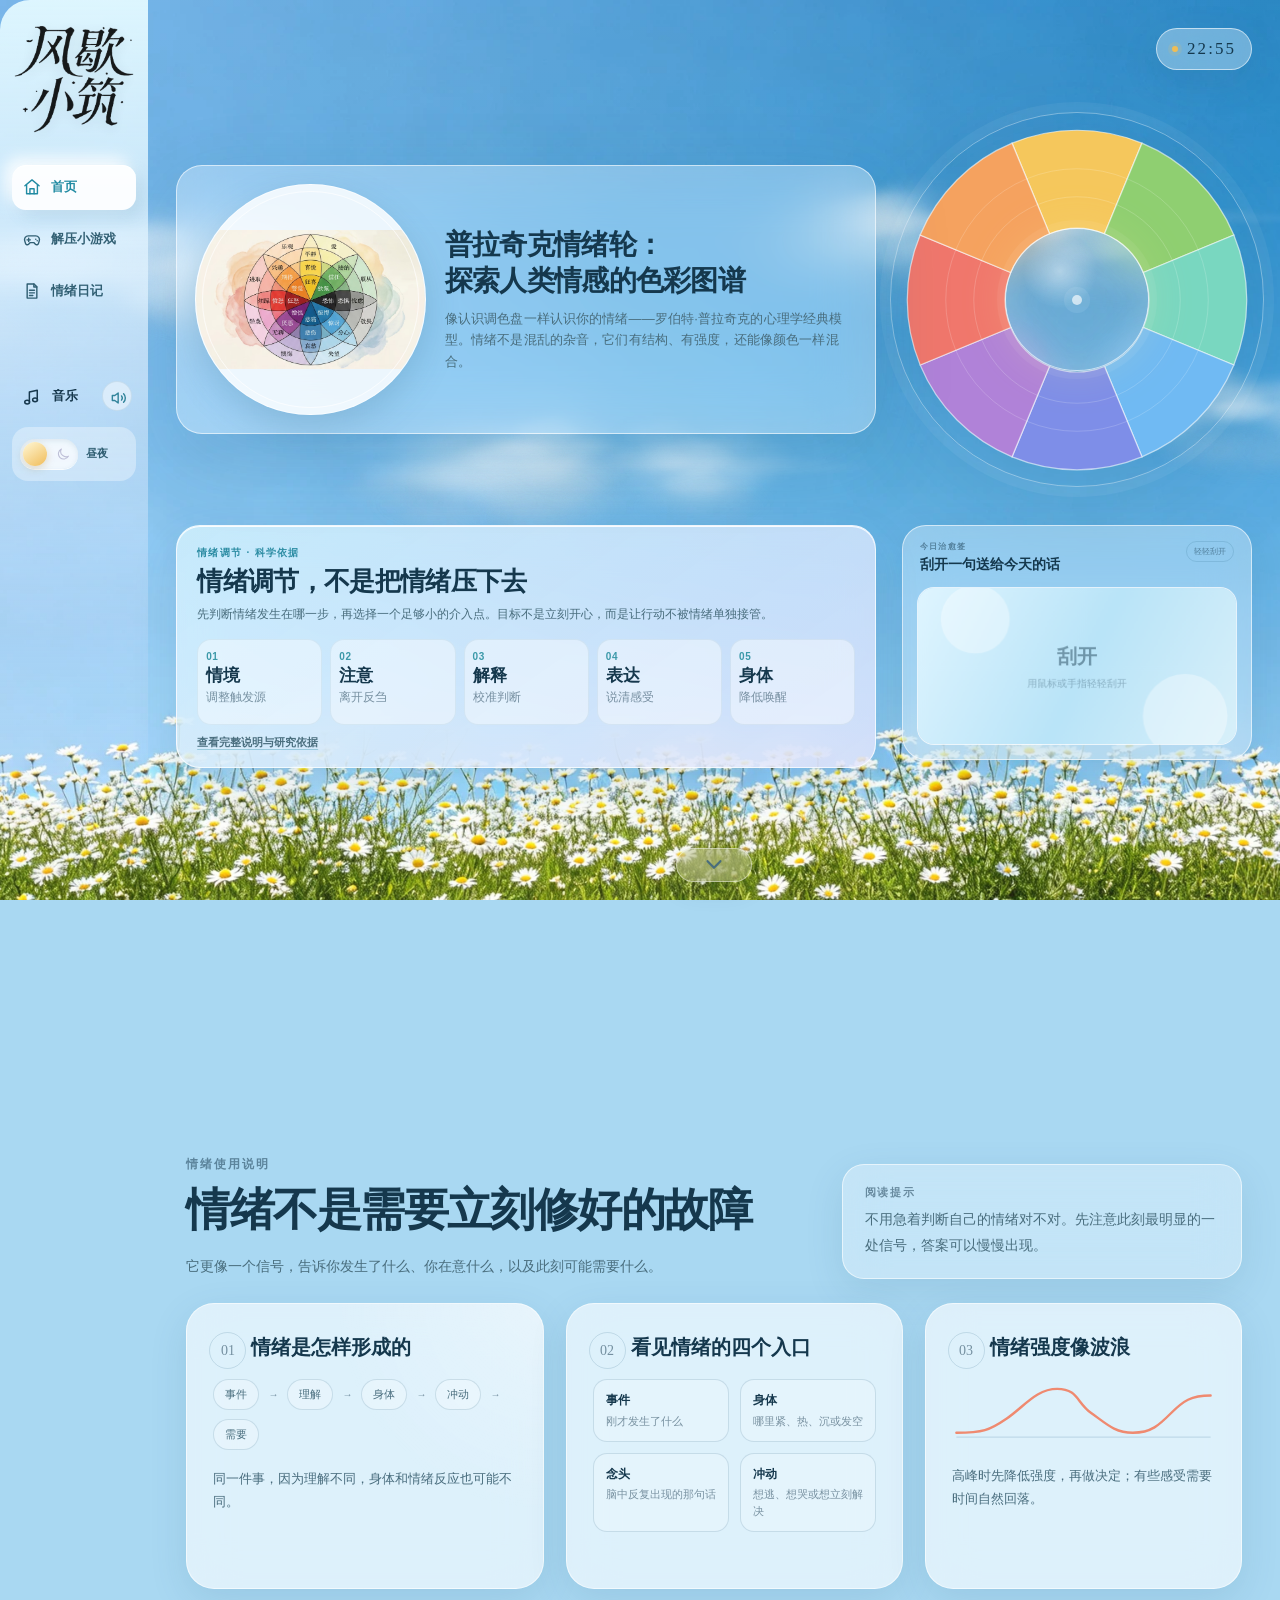
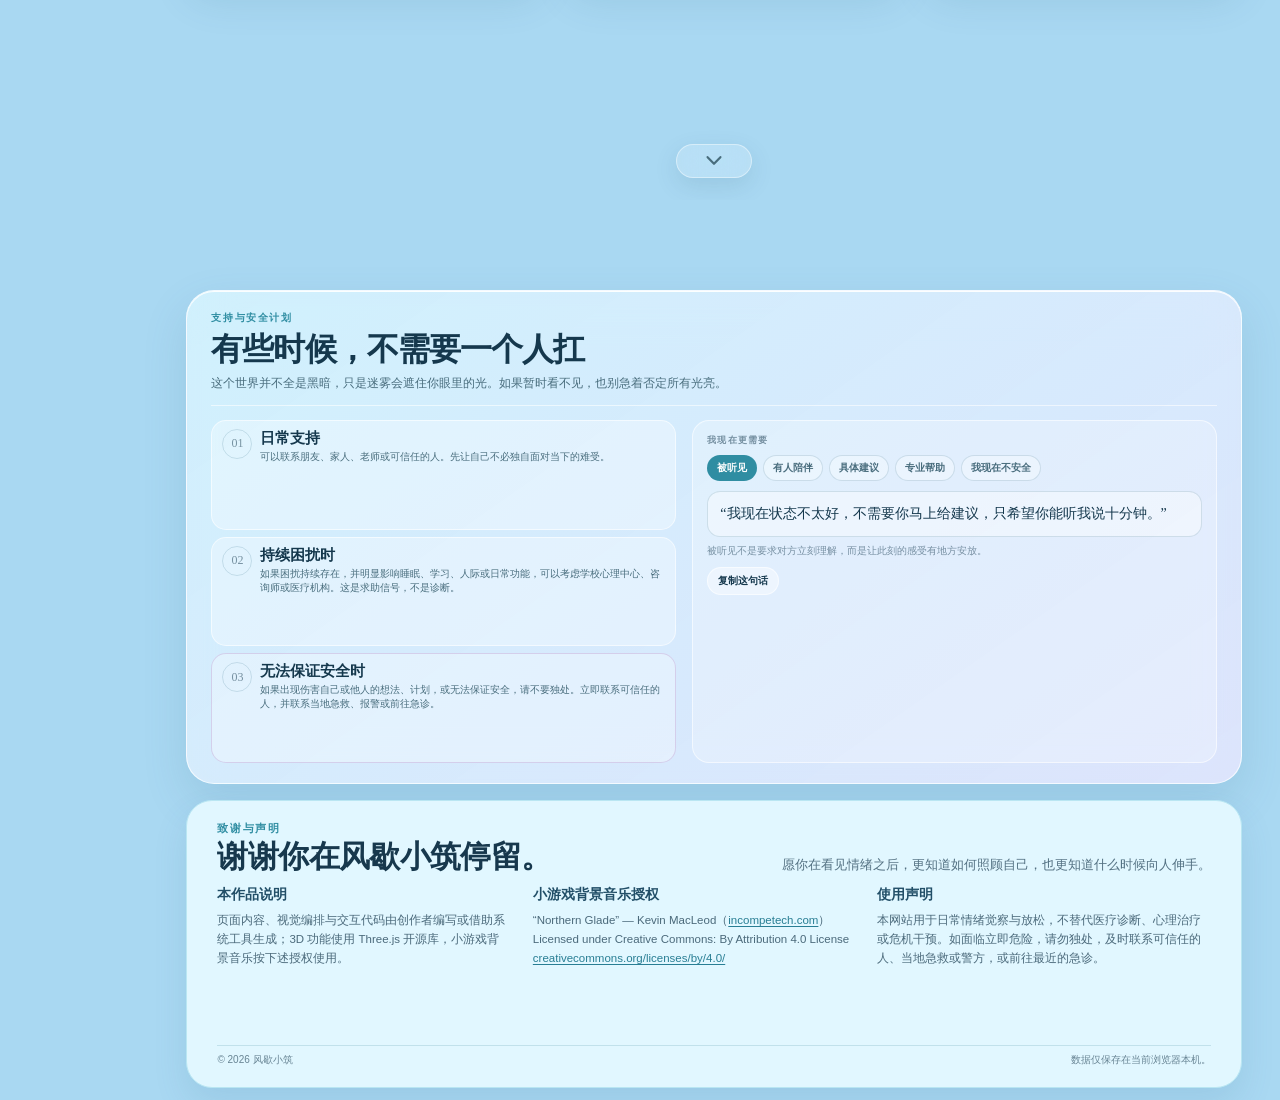
==== index.html @ bb30db31 "Windlull" ====
<!doctype html>
<html lang="zh-CN">
<head>
  <meta charset="UTF-8" />
  <meta name="viewport" content="width=device-width, initial-scale=1.0, viewport-fit=cover" />
  <meta name="theme-color" content="#a9d8f2" />
  <meta name="description" content="普拉奇克情绪轮静态网页设计。" />
  <title>风歇小筑</title>
  <link rel="stylesheet" href="assets/css/style.css?v=20261118-44" />
  <script src="assets/vendor/three.min.js" defer></script>
  <script src="assets/data/healing-quotes.js?v=20261115-1" defer></script>
  <script src="assets/js/background-music.js?v=20261119-6" defer></script>
  <script src="assets/js/app.js?v=20261118-15" defer></script>
  <script src="assets/js/cloud3d.js?v=20261118-2" defer></script>
  <script src="assets/js/scratch-card.js?v=20261115-1" defer></script>
</head>
<body>
    <div class="scenery" aria-hidden="true">
    <section class="scene scene-day"><div class="cloud3d-layer" id="cloud3dLayer" aria-hidden="true"></div><div class="scene-vignette"></div></section>
    <section class="scene scene-night">
      <div class="star-layer" id="starLayer"></div>
    </section>
  </div>

  <div class="page-frame" aria-hidden="true"></div>

  <header class="topbar">
    <time class="time-display" id="currentTime" aria-label="当前时间">00:00</time>
  </header>

  <main class="page-shell">
    <div class="mood-wheel-stage" id="moodWheelStage">
      <div class="mood-wheel" id="moodWheel" aria-hidden="true">
        <div class="wheel-rotor" id="wheelRotor"></div>
        <div class="wheel-center" aria-hidden="true"><span></span></div>
      </div>
    </div>

    <aside class="daily-scratch" id="dailyScratch" aria-labelledby="dailyScratchTitle">
      <div class="scratch-heading">
        <div>
          <p>今日治愈签</p>
          <h2 id="dailyScratchTitle">刮开一句送给今天的话</h2>
        </div>
        <span id="scratchStatus">轻轻刮开</span>
      </div>
      <div class="scratch-surface" id="scratchSurface" role="button" tabindex="0" aria-label="刮开今天的治愈语录，也可以按回车键直接打开">
        <p class="scratch-quote" id="scratchQuote"></p>
        <canvas id="scratchCanvas" aria-hidden="true"></canvas>
      </div>
    </aside>

    <aside class="emotion-feature" aria-labelledby="emotionTitle">
      <button class="wheel-trigger" id="openWheel" type="button" aria-label="打开普拉奇克情绪轮混合公式图谱" aria-haspopup="dialog">
        <span class="wheel-frame">
          <span class="wheel-ring" aria-hidden="true"></span>
          <img src="图片/普拉奇克情绪轮.jpg" alt="普拉奇克情绪轮" decoding="async" />
        </span>
      </button>

      <div class="emotion-copy">
        <h2 id="emotionTitle">
          <span>普拉奇克情绪轮：</span>
          <span>探索人类情感的色彩图谱</span>
        </h2>
        <p class="emotion-description">
          像认识调色盘一样认识你的情绪——罗伯特·普拉奇克的心理学经典模型。情绪不是混乱的杂音，它们有结构、有强度，还能像颜色一样混合。
        </p>
      </div>
    </aside>


    <aside class="regulation-science" aria-labelledby="regulationScienceTitle">
      <div class="regulation-science-head">
        <span class="regulation-kicker">情绪调节 · 科学依据</span>
        <h2 id="regulationScienceTitle">情绪调节，不是把情绪压下去</h2>
        <p>先判断情绪发生在哪一步，再选择一个足够小的介入点。目标不是立刻开心，而是让行动不被情绪单独接管。</p>
      </div>
      <div class="regulation-entry-grid" aria-label="五个情绪调节入口">
        <button class="regulation-entry" type="button" data-regulation-topic="situation" aria-haspopup="dialog">
          <span>01</span><b>情境</b><small>调整触发源</small>
        </button>
        <button class="regulation-entry" type="button" data-regulation-topic="attention" aria-haspopup="dialog">
          <span>02</span><b>注意</b><small>离开反刍</small>
        </button>
        <button class="regulation-entry" type="button" data-regulation-topic="reappraisal" aria-haspopup="dialog">
          <span>03</span><b>解释</b><small>校准判断</small>
        </button>
        <button class="regulation-entry" type="button" data-regulation-topic="expression" aria-haspopup="dialog">
          <span>04</span><b>表达</b><small>说清感受</small>
        </button>
        <button class="regulation-entry" type="button" data-regulation-topic="body" aria-haspopup="dialog">
          <span>05</span><b>身体</b><small>降低唤醒</small>
        </button>
      </div>
      <button class="regulation-more" id="openRegulationOverview" type="button" aria-haspopup="dialog">查看完整说明与研究依据</button>
    </aside>
    <button class="scroll-down-cue" id="scrollDownCue" type="button" aria-label="下滑查看情绪使用说明">
      <svg viewBox="0 0 24 24" aria-hidden="true"><path d="M5 7.8 12 15l7-7.2" /></svg>
    </button>
  </main>

  <section class="home-page-secondary" aria-labelledby="emotionGuideTitle">
    <div class="emotion-guide">
      <div class="guide-top">
        <header class="guide-heading">
          <p class="guide-kicker">情绪使用说明</p>
          <h2 id="emotionGuideTitle">情绪不是需要立刻修好的故障</h2>
          <p class="guide-intro">它更像一个信号，告诉你发生了什么、你在意什么，以及此刻可能需要什么。</p>
        </header>

        <aside class="guide-reading-note" aria-label="阅读提示">
          <span>阅读提示</span>
          <p>不用急着判断自己的情绪对不对。先注意此刻最明显的一处信号，答案可以慢慢出现。</p>
        </aside>
      </div>

      <div class="guide-grid">
        <article class="guide-card guide-card--formation">
          <span class="guide-index">01</span>
          <div class="guide-card-copy">
            <h3>情绪是怎样形成的</h3>
            <div class="guide-flow" aria-label="情绪形成过程：事件、理解、身体反应、行动冲动、背后需要">
              <span>事件</span><i>→</i><span>理解</span><i>→</i><span>身体</span><i>→</i><span>冲动</span><i>→</i><span>需要</span>
            </div>
            <p>同一件事，因为理解不同，身体和情绪反应也可能不同。</p>
          </div>
        </article>

        <article class="guide-card">
          <span class="guide-index">02</span>
          <div class="guide-card-copy">
            <h3>看见情绪的四个入口</h3>
            <div class="guide-entry-list">
              <span><b>事件</b>刚才发生了什么</span>
              <span><b>身体</b>哪里紧、热、沉或发空</span>
              <span><b>念头</b>脑中反复出现的那句话</span>
              <span><b>冲动</b>想逃、想哭或想立刻解决</span>
            </div>
          </div>
        </article>

        <article class="guide-card guide-card--wave">
          <span class="guide-index">03</span>
          <div class="guide-card-copy">
            <h3>情绪强度像波浪</h3>
            <svg class="guide-wave" viewBox="0 0 240 58" aria-hidden="true">
              <path d="M4 47C28 47 34 45 50 34S77 7 96 7s18 13 31 22 21 18 38 18 24-7 35-18 18-16 36-16" />
              <line x1="4" y1="51" x2="236" y2="51" />
            </svg>
            <p>高峰时先降低强度，再做决定；有些感受需要时间自然回落。</p>
          </div>
        </article>
      </div>
    </div>
    <button class="scroll-down-cue secondary-scroll-cue" id="scrollDownCueSecondary" type="button" aria-label="下滑查看支持与安全计划">
      <svg viewBox="0 0 24 24" aria-hidden="true"><path d="M5 7.8 12 15l7-7.2" /></svg>
    </button>  </section>

  <section class="support-page" id="supportPage" aria-labelledby="supportPlanTitle">
    <div class="support-stage">
      <div class="support-plan">
        <header class="support-plan-header">
          <div>
            <p class="support-kicker">支持与安全计划</p>
            <h2 id="supportPlanTitle">有些时候，不需要一个人扛</h2>
            <p class="support-intro">这个世界并不全是黑暗，只是迷雾会遮住你眼里的光。如果暂时看不见，也别急着否定所有光亮。</p>
          </div>
        </header>

        <div class="support-plan-body">
          <section class="support-ladder" aria-label="支持层级">
            <article class="support-level">
              <span class="support-level-index">01</span>
              <div>
                <h3>日常支持</h3>
                <p>可以联系朋友、家人、老师或可信任的人。先让自己不必独自面对当下的难受。</p>
              </div>
            </article>
            <article class="support-level">
              <span class="support-level-index">02</span>
              <div>
                <h3>持续困扰时</h3>
                <p>如果困扰持续存在，并明显影响睡眠、学习、人际或日常功能，可以考虑学校心理中心、咨询师或医疗机构。这是求助信号，不是诊断。</p>
              </div>
            </article>
            <article class="support-level support-level--urgent">
              <span class="support-level-index">03</span>
              <div>
                <h3>无法保证安全时</h3>
                <p>如果出现伤害自己或他人的想法、计划，或无法保证安全，请不要独处。立即联系可信任的人，并联系当地急救、报警或前往急诊。</p>
              </div>
            </article>
          </section>

          <section class="support-response-panel" id="supportResponsePanel" aria-live="polite">
            <p class="support-label">我现在更需要</p>
            <div class="support-needs" role="group" aria-label="选择当前需要的支持">
              <button class="support-need is-active" type="button" data-support-need="listen" aria-pressed="true">被听见</button>
              <button class="support-need" type="button" data-support-need="company" aria-pressed="false">有人陪伴</button>
              <button class="support-need" type="button" data-support-need="advice" aria-pressed="false">具体建议</button>
              <button class="support-need" type="button" data-support-need="professional" aria-pressed="false">专业帮助</button>
              <button class="support-need support-need--urgent" type="button" data-support-need="unsafe" aria-pressed="false">我现在不安全</button>
            </div>

            <div class="support-message-box">
              <p class="support-message" id="supportMessage">“我现在状态不太好，不需要你马上给建议，只希望你能听我说十分钟。”</p>
            </div>
            <p class="support-response-note" id="supportResponseNote">被听见不是要求对方立刻理解，而是让此刻的感受有地方安放。</p>
            <button class="support-copy" id="copySupportMessage" type="button">复制这句话</button>


          </section>
        </div>
      </div>
    </div>
    <footer class="site-credits" aria-labelledby="creditsTitle">
      <div class="credits-panel">
        <div class="credits-header">
          <div>
            <p class="credits-kicker">致谢与声明</p>
            <h2 id="creditsTitle">谢谢你在风歇小筑停留。</h2>
          </div>
          <p class="credits-closing">愿你在看见情绪之后，更知道如何照顾自己，也更知道什么时候向人伸手。</p>
        </div>
        <div class="credits-grid">
          <section>
            <h3>本作品说明</h3>
            <p>页面内容、视觉编排与交互代码由创作者编写或借助系统工具生成；3D 功能使用 Three.js 开源库，小游戏背景音乐按下述授权使用。</p>
          </section>
          <section>
            <h3>小游戏背景音乐授权</h3>
            <p>“Northern Glade” — Kevin MacLeod（<a href="https://incompetech.com/" target="_blank" rel="noopener noreferrer">incompetech.com</a>）<br />Licensed under Creative Commons: By Attribution 4.0 License<br /><a href="https://creativecommons.org/licenses/by/4.0/" target="_blank" rel="noopener noreferrer">creativecommons.org/licenses/by/4.0/</a></p>
          </section>
          <section>
            <h3>使用声明</h3>
            <p>本网站用于日常情绪觉察与放松，不替代医疗诊断、心理治疗或危机干预。如面临立即危险，请勿独处，及时联系可信任的人、当地急救或警方，或前往最近的急诊。</p>
          </section>
        </div>
        <div class="credits-bottom">
          <span>© 2026 风歇小筑</span>
          <span>数据仅保存在当前浏览器本机。</span>
        </div>
      </div>
    </footer>
  </section>
  <aside class="app-sidebar" aria-label="主要导航">
    <div class="sidebar-brand">
      <img class="sidebar-brand-logo" src="图片/风歇小筑logo透明.webp" alt="风歇小筑" decoding="async" />
    </div>

    <nav class="sidebar-menu" aria-label="功能菜单">
      <button class="sidebar-nav-item is-active" id="homeNav" type="button" aria-label="返回首页">
        <svg viewBox="0 0 24 24" aria-hidden="true"><path d="m3.5 10.5 8.5-7 8.5 7" /><path d="M5.5 9.2V20h13V9.2" /><path d="M9.5 20v-6h5v6" /></svg>
        <span>首页</span>
      </button>

      <a class="sidebar-nav-item" href="game.html?v=20261118-2" aria-label="打开解压小游戏">
        <svg viewBox="0 0 24 24" aria-hidden="true"><path d="M7.5 8.2h9a4.5 4.5 0 0 1 4.3 5.8l-1 3.3a2.2 2.2 0 0 1-3.7 1l-2-2H9.9l-2 2a2.2 2.2 0 0 1-3.7-1l-1-3.3a4.5 4.5 0 0 1 4.3-5.8Z" /><path d="M8 11v4M6 13h4M16.5 12.2h.1M18.2 14h.1" /></svg>
        <span>解压小游戏</span>
      </a>

      <a class="sidebar-nav-item" href="chat.html?v=20261118-4" aria-label="打开情绪日记">
        <svg viewBox="0 0 24 24" aria-hidden="true"><path d="M6.2 3.5h8.2l3.4 3.4v13.6H6.2z" /><path d="M14.2 3.6v3.6h3.6M9 11h6M9 14.2h6M9 17.4h4" /></svg>
        <span>情绪日记</span>
      </a>

      <div class="sidebar-nav-item sidebar-music-item" id="musicVolumeWrap">
        <button class="sidebar-music-main music-button" id="musicButton" type="button" aria-label="播放背景音乐" aria-pressed="false">
          <svg class="music-icon music-icon--play" viewBox="0 0 24 24" aria-hidden="true"><path d="M9 18.2V6.8l9-2v10.6" /><ellipse cx="6.5" cy="18.4" rx="2.8" ry="2.1" /><ellipse cx="15.5" cy="15.8" rx="2.8" ry="2.1" /></svg>
          <svg class="music-icon music-icon--pause" viewBox="0 0 24 24" aria-hidden="true"><path d="M8.5 5.5v13M15.5 5.5v13" /></svg>
          <span class="music-rings" aria-hidden="true"><i></i><i></i><i></i></span>
          <span class="sidebar-music-label">音乐</span>
        </button>
        <button class="music-volume-trigger" id="musicVolumeTrigger" type="button" aria-label="调节背景音乐音量" aria-expanded="false" aria-controls="musicVolumePanel">
          <svg viewBox="0 0 24 24" aria-hidden="true"><path d="M4 9h3l4-3v12l-4-3H4z" /><path d="M15 9.5a4 4 0 0 1 0 5M17.5 7a7 7 0 0 1 0 10" /></svg>
        </button>
        <div class="music-volume-panel" id="musicVolumePanel" role="group" aria-label="背景音乐音量">
          <div class="music-volume-heading"><span>背景音乐音量</span><output id="musicVolumeOutput" for="musicVolume">72%</output></div>
          <input class="music-volume-range" id="musicVolume" type="range" min="0" max="100" step="1" value="72" aria-label="背景音乐音量" />
        </div>
      </div>
    </nav>

    <button class="sidebar-theme-switch" id="themeToggle" type="button" aria-label="切换白天与黑夜模式" aria-pressed="false">
      <span class="sidebar-theme-track" aria-hidden="true">
        <span class="sidebar-theme-sun"><svg viewBox="0 0 24 24"><circle cx="12" cy="12" r="3.3" /><path d="M12 2v2.3M12 19.7V22M2 12h2.3M19.7 12H22M4.9 4.9l1.6 1.6M17.5 17.5l1.6 1.6M19.1 4.9l-1.6 1.6M6.5 17.5l-1.6 1.6" /></svg></span>
        <span class="sidebar-theme-moon"><svg viewBox="0 0 24 24"><path d="M20 15.4A8.4 8.4 0 0 1 8.6 4a8.5 8.5 0 1 0 11.4 11.4Z" /></svg></span>
        <span class="sidebar-theme-knob"></span>
      </span>
      <span class="sidebar-theme-label">昼夜</span>
    </button>
  </aside>





  <div class="toast" id="toast" role="status" aria-live="polite"></div>

  <div class="modal" id="emotionModal" aria-hidden="true">
    <div class="modal-backdrop" data-close-modal></div>
    <section class="modal-panel" role="dialog" aria-modal="true" aria-labelledby="modalTitle" tabindex="-1">
      <header class="modal-header">
        <div>
          <h2 id="modalTitle">24 情绪混合公式卡</h2>
          <p class="modal-subtitle">八种基本情绪，像三原色一样彼此相遇，混合出更细微、更真实的感受。</p>
        </div>
        <button class="modal-close" id="closeModal" type="button" aria-label="关闭情绪图谱">×</button>
      </header>

      <div class="modal-scroll" id="modalScroll">
        <section class="emotion-key" aria-labelledby="emotionKeyTitle">
          <div class="section-heading">
            <span class="section-index">00</span>
            <div><h3 id="emotionKeyTitle">八种基本情绪</h3></div>
            <span class="section-note">情绪轮的原色</span>
          </div>
          <div class="emotion-key-grid" id="emotionKeyGrid"></div>
        </section>

        <div id="formulaGroups"></div>

        <section class="opposition-section" aria-labelledby="oppositionTitle">
          <div class="section-heading">
            <span class="section-index">04</span>
            <div><h3 id="oppositionTitle">对立冲突态</h3></div>
            <span class="section-note">4 组情绪轴线</span>
          </div>
          <div class="opposition-grid" id="oppositionGrid"></div>
        </section>

        <blockquote class="modal-quote">
          “情绪不是非黑即白，混合让我们更理解自己和他人。”
          <cite>— 罗伯特·普拉奇克</cite>
        </blockquote>
      </div>
    </section>
  </div>
  <div class="modal regulation-modal" id="regulationModal" aria-hidden="true">
    <div class="modal-backdrop" data-close-regulation></div>
    <section class="modal-panel regulation-modal-panel" role="dialog" aria-modal="true" aria-labelledby="regulationModalTitle" tabindex="-1">
      <header class="modal-header">
        <div>
          <p class="regulation-modal-kicker">基于 Gross 情绪调节过程模型</p>
          <h2 id="regulationModalTitle">情绪调节的五个科学入口</h2>
          <p class="modal-subtitle" id="regulationModalSubtitle">情绪调节不是把感受压下去，而是在合适的环节改变它接下来的走向。</p>
        </div>
        <button class="modal-close" id="closeRegulationModal" type="button" aria-label="关闭情绪调节说明">×</button>
      </header>
      <div class="modal-scroll regulation-modal-scroll" id="regulationModalBody"></div>
    </section>
  </div>
</body>
</html>
---- assets/css/style.css ----
/* =========================================================
   静态主页面 · 蓝天白云 / 星空薰衣草
   ========================================================= */
:root {
  --ink: #15384d;
  --ink-soft: #496d7d;
  --ink-faint: rgba(21, 56, 77, 0.52);
  --glass: rgba(255, 255, 255, 0.32);
  --glass-strong: rgba(255, 255, 255, 0.62);
  --glass-deep: rgba(255, 255, 255, 0.18);
  --stroke: rgba(255, 255, 255, 0.58);
  --stroke-dark: rgba(32, 94, 126, 0.16);
  --accent: #ef8a70;
  --frame-line: rgba(255, 255, 255, 0.78);
  --frame-line-soft: rgba(255, 255, 255, 0.3);
  --shadow: 0 24px 80px rgba(31, 93, 124, 0.16);
  --shadow-soft: 0 12px 38px rgba(31, 93, 124, 0.12);
  --star-glow: rgba(255, 215, 104, 0.42);
  --wheel-glow: rgba(255, 232, 152, 0.2);
  --modal-card: rgba(255, 255, 255, 0.74);
  --modal-card-border: rgba(37, 86, 107, 0.12);
  --modal-panel: rgba(244, 252, 255, 0.9);
  --font-sans: "HarmonyOS Sans SC", "PingFang SC", "Microsoft YaHei", "Noto Sans SC", sans-serif;
  --font-serif: "Songti SC", "STSong", "Noto Serif SC", Georgia, serif;
  --ease-out: cubic-bezier(0.16, 1, 0.3, 1);
  color-scheme: light;
}

body.night-mode {
  --ink: #f8f3ff;
  --ink-soft: #c8bce5;
  --ink-faint: rgba(226, 216, 250, 0.55);
  --glass: rgba(35, 28, 72, 0.32);
  --glass-strong: rgba(43, 34, 86, 0.74);
  --glass-deep: rgba(18, 13, 45, 0.22);
  --stroke: rgba(235, 223, 255, 0.2);
  --stroke-dark: rgba(235, 223, 255, 0.12);
  --accent: #ffb29d;
  --frame-line: rgba(233, 219, 255, 0.55);
  --frame-line-soft: rgba(233, 219, 255, 0.18);
  --shadow: 0 24px 88px rgba(3, 1, 23, 0.42);
  --shadow-soft: 0 12px 44px rgba(3, 1, 23, 0.3);
  --star-glow: rgba(255, 226, 150, 0.52);
  --wheel-glow: rgba(177, 137, 255, 0.22);
  --modal-card: rgba(42, 34, 84, 0.76);
  --modal-card-border: rgba(231, 219, 255, 0.13);
  --modal-panel: rgba(24, 18, 54, 0.94);
  color-scheme: dark;
}

* { box-sizing: border-box; }
html {
  min-width: 320px;
  height: 100%;
  overflow-x: hidden;
  background: #a9d8f2;
}
body {
  min-width: 320px;
  min-height: 100svh;
  height: 100svh;
  margin: 0;
  overflow: hidden;
  overflow-x: clip;
  color: var(--ink);
  background: #a9d8f2;
  font-family: var(--font-sans);
  -webkit-font-smoothing: antialiased;
  text-rendering: optimizeLegibility;
  transition: color 0.7s var(--ease-out);
}
button, a { -webkit-tap-highlight-color: transparent; }
button { color: inherit; font: inherit; }
button:not(:disabled), a { cursor: pointer; }
button:focus-visible, a:focus-visible { outline: 2px solid var(--accent); outline-offset: 4px; }
img, svg { display: block; }

/* ---------- Background scenes ---------- */
.scenery { position: fixed; inset: 0; z-index: 0; pointer-events: none; }
.scene {
  position: absolute;
  inset: 0;
  overflow: hidden;
  opacity: 0;
  transition: opacity 1.05s var(--ease-out);
}
.scene-day {
  opacity: 1;
  background:
    radial-gradient(circle at 78% 8%, rgba(255, 253, 225, 0.78), transparent 28%),
    linear-gradient(180deg, #8cc9e8 0%, #b9e3f4 44%, #def4fb 100%);
}
body.night-mode .scene-day { opacity: 0; }
.scene-night {
  background:
    radial-gradient(circle at 74% 8%, rgba(123, 100, 197, 0.22), transparent 28%),
    radial-gradient(circle at 23% 48%, rgba(62, 66, 143, 0.2), transparent 35%),
    linear-gradient(180deg, #0c0d28 0%, #1c1742 52%, #34285c 100%);
}
body.night-mode .scene-night { opacity: 1; }

.day-light {
  position: absolute;
  top: -20%;
  right: -7%;
  width: 58vw;
  aspect-ratio: 1;
  border-radius: 50%;
  background: radial-gradient(circle, rgba(255, 255, 235, 0.42), transparent 66%);
  filter: blur(24px);
}

.cloud-layer { position: absolute; inset: 0; }
.cloud {
  position: absolute;
  left: -340px;
  width: 250px;
  height: 64px;
  border-radius: 999px;
  background: rgba(255, 255, 255, 0.86);
  box-shadow: 0 18px 38px rgba(78, 142, 170, 0.1);
  opacity: 0.9;
  animation: cloud-cross 48s linear infinite;
}
.cloud::before,
.cloud::after,
.cloud i {
  content: "";
  position: absolute;
  display: block;
  border-radius: 50%;
  background: inherit;
}
.cloud::before { width: 92px; height: 92px; left: 32px; bottom: 10px; }
.cloud::after { width: 122px; height: 122px; right: 28px; bottom: 3px; }
.cloud i:nth-child(1) { width: 74px; height: 74px; left: 102px; bottom: 23px; }
.cloud i:nth-child(2) { width: 56px; height: 56px; right: 5px; bottom: 9px; opacity: 0.9; }
.cloud i:nth-child(3) { width: 52px; height: 52px; left: 5px; bottom: 8px; opacity: 0.86; }
.cloud--one { top: 18%; width: 258px; height: 66px; animation-duration: 48s; animation-delay: -9s; }
.cloud--two { top: 37%; width: 190px; height: 50px; opacity: 0.7; animation-duration: 63s; animation-delay: -38s; }
.cloud--two::before { width: 70px; height: 70px; left: 24px; bottom: 7px; }
.cloud--two::after { width: 90px; height: 90px; right: 20px; bottom: 2px; }
.cloud--two i:nth-child(1) { width: 58px; height: 58px; left: 76px; bottom: 16px; }
.cloud--two i:nth-child(2) { width: 42px; height: 42px; right: 2px; bottom: 5px; }
.cloud--two i:nth-child(3) { width: 40px; height: 40px; left: 3px; bottom: 4px; }
.cloud--three { top: 7%; width: 170px; height: 44px; opacity: 0.52; animation-duration: 78s; animation-delay: -17s; }
.cloud--three::before { width: 62px; height: 62px; left: 22px; bottom: 5px; }
.cloud--three::after { width: 76px; height: 76px; right: 17px; bottom: 0; }
.cloud--three i:nth-child(1) { width: 48px; height: 48px; left: 72px; bottom: 13px; }
.cloud--three i:nth-child(2) { width: 36px; height: 36px; right: 2px; bottom: 4px; }
.cloud--three i:nth-child(3) { width: 34px; height: 34px; left: 2px; bottom: 3px; }

.moon {
  position: absolute;
  top: 15%;
  right: 12%;
  width: 74px;
  height: 74px;
  border-radius: 50%;
  background: #f7efc9;
  box-shadow:
    inset -18px -10px 0 0 #171538,
    0 0 32px rgba(247, 239, 201, 0.24);
  opacity: 0.9;
  animation: moon-breathe 8s ease-in-out infinite;
}
.base-stars {
  position: absolute;
  inset: 0;
  opacity: 0.62;
  background-image:
    radial-gradient(circle at 13% 20%, rgba(255,255,255,.9) 0 1px, transparent 1.4px),
    radial-gradient(circle at 68% 13%, rgba(255,246,199,.8) 0 1px, transparent 1.5px),
    radial-gradient(circle at 83% 38%, rgba(255,255,255,.74) 0 1.2px, transparent 1.7px),
    radial-gradient(circle at 42% 74%, rgba(255,255,255,.7) 0 1px, transparent 1.4px),
    radial-gradient(circle at 91% 72%, rgba(226,211,255,.86) 0 1.2px, transparent 1.8px),
    radial-gradient(circle at 29% 56%, rgba(255,255,255,.5) 0 .8px, transparent 1.3px);
  background-size: 280px 280px, 350px 350px, 430px 430px, 390px 390px, 310px 310px, 230px 230px;
  animation: stars-breathe 6s ease-in-out infinite;
}
.star-layer { position: absolute; inset: 0; overflow: hidden; }
.sky-star {
  position: absolute;
  top: var(--top);
  left: -20px;
  width: var(--size);
  height: var(--size);
  border-radius: 50%;
  background: #fff9d9;
  box-shadow: 0 0 8px rgba(255, 249, 217, 0.78);
  opacity: var(--opacity);
  animation:
    star-cross var(--duration) linear var(--delay) infinite,
    star-twinkle var(--twinkle-duration) ease-in-out var(--twinkle-delay) infinite;
}

.flora {
  position: absolute;
  bottom: -1px;
  left: 0;
  width: min(760px, 57vw);
  height: auto;
  overflow: visible;
  pointer-events: none;
  filter: drop-shadow(0 10px 14px rgba(42, 102, 92, 0.08));
}
.night-flora { width: min(720px, 54vw); filter: drop-shadow(0 10px 16px rgba(8, 4, 28, 0.24)); }
.flora-plant {
  transform-box: fill-box;
  transform-origin: 50% 100%;
  animation: flora-sway 8s ease-in-out infinite;
}
.flora-plant--two { animation-delay: -1.6s; animation-duration: 9.6s; }
.flora-plant--three { animation-delay: -3.2s; animation-duration: 10.4s; }
.flora-plant--four { animation-delay: -4.8s; animation-duration: 9s; }
.flora-plant--five { animation-delay: -2.7s; animation-duration: 11s; }
.flora-plant--six { animation-delay: -5.4s; animation-duration: 10s; }
.stem, .lavender-stem { fill: none; stroke: #5f9e71; stroke-width: 3.2; stroke-linecap: round; }
.leaf { fill: #79b889; opacity: 0.9; }
.petal { fill: #fffdf1; stroke: #f7efcf; stroke-width: 1.2; }
.flower-center { fill: #f2c64d; stroke: #d9aa34; stroke-width: 1.4; }
.night-flora .lavender-stem { stroke: #737f93; stroke-width: 2.7; }
.night-flora .lavender-leaf { fill: #6f7d8e; opacity: 0.76; }
.lavender-spike circle { fill: #a88acb; opacity: 0.92; }
.night-flora .flora-plant--two .lavender-spike circle { fill: #9375bd; }
.night-flora .flora-plant--three .lavender-spike circle { fill: #b09ad8; }
.night-flora .flora-plant--four .lavender-spike circle { fill: #8f6db4; }
.night-flora .flora-plant--five .lavender-spike circle { fill: #b49dd9; }
.night-flora .flora-plant--six .lavender-spike circle { fill: #9b7fc2; }

/* ---------- Design frame ---------- */
.page-frame {
  position: fixed;
  inset: 14px;
  z-index: 80;
  border: 1px solid var(--frame-line);
  border-radius: 30px;
  box-shadow: inset 0 0 0 5px var(--frame-line-soft);
  pointer-events: none;
  transition: border-color 0.8s, box-shadow 0.8s;
}
.page-frame::before {
  content: "";
  position: absolute;
  inset: 7px;
  border: 1px solid var(--frame-line-soft);
  border-radius: 23px;
}
.page-frame i {
  position: absolute;
  width: 22px;
  height: 22px;
  border: 1px solid var(--frame-line);
  border-radius: 50%;
  background: rgba(255, 255, 255, 0.08);
  backdrop-filter: blur(8px);
}
.page-frame i:nth-child(1) { top: 17px; left: 17px; }
.page-frame i:nth-child(2) { top: 17px; right: 17px; }
.page-frame i:nth-child(3) { right: 17px; bottom: 17px; }
.page-frame i:nth-child(4) { bottom: 17px; left: 17px; }

/* ---------- Top bar ---------- */
.topbar {
  position: fixed;
  z-index: 70;
  top: 28px;
  left: 34px;
  right: 34px;
  display: flex;
  align-items: flex-start;
  justify-content: space-between;
  pointer-events: none;
}
.brand-art-slot {
  width: clamp(190px, 21vw, 310px);
  height: 86px;
  pointer-events: none;
}
.time-display {
  display: inline-flex;
  align-items: center;
  gap: 9px;
  padding: 10px 15px;
  border: 1px solid var(--stroke);
  border-radius: 999px;
  background: var(--glass);
  color: var(--ink);
  font-family: var(--font-serif);
  font-size: 17px;
  font-variant-numeric: tabular-nums;
  letter-spacing: 0.12em;
  box-shadow: var(--shadow-soft);
  backdrop-filter: blur(20px) saturate(1.1);
  transition: background 0.7s, border-color 0.7s, color 0.7s;
}
.time-display::before {
  content: "";
  width: 6px;
  height: 6px;
  border-radius: 50%;
  background: #f0bd55;
  box-shadow: 0 0 0 4px rgba(240, 189, 85, 0.14);
}
body.night-mode .time-display::before {
  background: #c4a8ff;
  box-shadow: 0 0 0 4px rgba(196, 168, 255, 0.14), 0 0 14px rgba(196, 168, 255, 0.5);
}

/* ---------- Interactive color wheel ---------- */
.page-shell {
  position: relative;
  z-index: 10;
  min-height: 100svh;
  pointer-events: none;
}
.mood-wheel-stage {
  --wheel-glow: rgba(255, 232, 152, 0.2);
  position: absolute;
  z-index: 12;
  top: 39%;
  left: 47%;
  width: clamp(320px, 40vw, 560px);
  aspect-ratio: 1;
  pointer-events: auto;
  filter: drop-shadow(0 24px 55px rgba(32, 86, 116, 0.2));
  transform: translate(-50%, -50%);
}
body.night-mode .mood-wheel-stage {
  filter: drop-shadow(0 24px 65px rgba(3, 0, 23, 0.46));
}
.mood-wheel {
  position: relative;
  width: 100%;
  height: 100%;
  user-select: none;
}
.mood-wheel::before {
  content: "";
  position: absolute;
  inset: -3.5%;
  border: 1px solid rgba(255, 255, 255, 0.36);
  border-radius: 50%;
  box-shadow: 0 0 0 10px rgba(255, 255, 255, 0.055);
  pointer-events: none;
}
.wheel-rotor {
  position: absolute;
  inset: 0;
  transform-origin: 50% 50%;
  animation: wheel-spin 56s linear infinite;
  will-change: transform;
}
.mood-wheel:hover .wheel-rotor,
.mood-wheel:focus-within .wheel-rotor {
  animation-play-state: paused;
}
.wheel-rotor svg { width: 100%; height: 100%; overflow: visible; }
.emotion-sector {
  stroke: rgba(255, 255, 255, 0.58);
  stroke-width: 1.4;
  cursor: pointer;
  transition: filter 0.28s var(--ease-out), stroke 0.28s, stroke-width 0.28s;
}
.emotion-sector:hover,
.emotion-sector:focus-visible {
  filter: saturate(1.32) brightness(1.06);
  stroke: rgba(255, 255, 255, 0.92);
}
.emotion-sector.is-selected {
  filter: saturate(1.6) brightness(0.74);
  stroke: rgba(255, 255, 255, 0.98);
  stroke-width: 3;
}
.wheel-gridline {
  fill: none;
  stroke: rgba(255, 255, 255, 0.2);
  stroke-width: 1;
  pointer-events: none;
}
.wheel-center {
  position: absolute;
  inset: 29.5%;
  display: grid;
  place-items: center;
  border: 1px solid rgba(255, 255, 255, 0.65);
  border-radius: 50%;
  background:
    radial-gradient(circle at 38% 30%, rgba(255, 255, 255, 0.45), transparent 28%),
    rgba(255, 255, 255, 0.22);
  box-shadow:
    inset 0 0 35px rgba(255, 255, 255, 0.16),
    0 0 0 8px rgba(255, 255, 255, 0.06),
    0 0 48px var(--wheel-glow);
  backdrop-filter: blur(20px) saturate(1.1);
  pointer-events: none;
  transition: box-shadow 0.45s var(--ease-out);
}
.wheel-center span {
  width: 10px;
  height: 10px;
  border-radius: 50%;
  background: rgba(255, 255, 255, 0.68);
  box-shadow: 0 0 0 8px rgba(255, 255, 255, 0.08);
}
body.night-mode .wheel-center {
  background:
    radial-gradient(circle at 38% 30%, rgba(255, 255, 255, 0.2), transparent 28%),
    rgba(39, 30, 77, 0.34);
  border-color: rgba(238, 226, 255, 0.42);
}

/* ---------- Left navigation ---------- */
.side-rail {
  position: fixed;
  z-index: 60;
  top: 50%;
  left: clamp(20px, 2.2vw, 36px);
  width: 72px;
  padding: 11px 8px;
  display: flex;
  flex-direction: column;
  align-items: center;
  gap: 9px;
  border: 1px solid var(--stroke);
  border-radius: 48px;
  background: var(--glass);
  box-shadow: var(--shadow);
  backdrop-filter: blur(28px) saturate(1.2);
  transform: translateY(-50%);
  transition: background 0.7s, border-color 0.7s, box-shadow 0.7s;
}
.rail-button,
.theme-toggle {
  position: relative;
  flex: 0 0 auto;
  border: 1px solid var(--stroke);
  background: var(--glass-deep);
  color: var(--ink);
  backdrop-filter: blur(16px);
  transition: transform 0.32s var(--ease-out), background 0.32s, border-color 0.32s, box-shadow 0.32s;
}
.rail-button {
  width: 48px;
  height: 48px;
  padding: 0;
  display: grid;
  place-items: center;
  border-radius: 50%;
  text-decoration: none;
}
.rail-button svg {
  width: 23px;
  height: 23px;
  fill: none;
  stroke: currentColor;
  stroke-width: 1.55;
  stroke-linecap: round;
  stroke-linejoin: round;
}
.rail-button:hover {
  transform: translateY(-2px) scale(1.07);
  border-color: rgba(255, 255, 255, 0.86);
  background: var(--glass-strong);
  box-shadow: 0 9px 22px rgba(31, 80, 103, 0.15);
}
.rail-tooltip {
  position: absolute;
  top: 50%;
  left: calc(100% + 14px);
  z-index: 4;
  width: max-content;
  max-width: 180px;
  padding: 8px 11px;
  border: 1px solid var(--stroke);
  border-radius: 9px;
  background: var(--glass-strong);
  color: var(--ink);
  font-size: 11px;
  letter-spacing: 0.04em;
  opacity: 0;
  pointer-events: none;
  transform: translate(-6px, -50%);
  transition: opacity 0.24s, transform 0.24s var(--ease-out);
  backdrop-filter: blur(18px);
  box-shadow: var(--shadow-soft);
}
.rail-button:hover .rail-tooltip,
.rail-button:focus-visible .rail-tooltip,
.theme-toggle:hover .rail-tooltip,
.theme-toggle:focus-visible .rail-tooltip {
  opacity: 1;
  transform: translate(0, -50%);
}
.star-cluster {
  position: relative;
  width: 64px;
  display: flex;
  flex-direction: column;
  align-items: center;
  gap: 10px;
  padding: 6px 0 2px;
}
.star-button {
  position: relative;
  z-index: 2;
  width: 58px;
  height: 58px;
  padding: 0;
  display: grid;
  place-items: center;
  border: 0;
  background: transparent;
  perspective: 360px;
  filter: drop-shadow(0 8px 10px rgba(116, 77, 10, 0.18));
  animation: star-float 4.8s ease-in-out infinite;
  transition: filter 0.3s;
}
.star-button:hover {
  filter: drop-shadow(0 10px 16px rgba(116, 77, 10, 0.26)) drop-shadow(0 0 12px var(--star-glow));
}
.star-3d {
  position: relative;
  width: 53px;
  height: 53px;
  display: block;
  transform-style: preserve-3d;
  animation: star-turn 9s ease-in-out infinite;
}
.star-3d svg { width: 100%; height: 100%; overflow: visible; }
.star-layer { transform-origin: 50% 50%; transition: transform 0.5s var(--ease-out); }
.star-layer--back { fill: #d49227; transform: translate(0.9px, 3.8px); }
.star-layer--mid { filter: drop-shadow(0 0 5px rgba(255, 218, 97, 0.5)); }
.star-button:hover .star-layer--back { transform: translate(1.4px, 5px); }
.star-halo {
  position: absolute;
  z-index: 0;
  top: 10px;
  left: 50%;
  width: 52px;
  height: 52px;
  border-radius: 50%;
  background: var(--star-glow);
  filter: blur(16px);
  transform: translateX(-50%);
  animation: star-halo-pulse 3.4s ease-in-out infinite;
}
.star-spark {
  position: absolute;
  z-index: 3;
  width: 4px;
  height: 4px;
  border-radius: 50%;
  background: #fff5bc;
  box-shadow: 0 0 8px #ffe98f;
  opacity: 0;
  animation: sparkle 3.6s ease-in-out infinite;
}
.star-spark--one { top: 2px; right: 8px; animation-delay: 0.4s; }
.star-spark--two { bottom: 3px; left: 2px; animation-delay: 1.5s; }
.star-spark--three { top: 15px; left: 2px; animation-delay: 2.4s; }
.star-button.is-awake { filter: drop-shadow(0 0 17px rgba(255, 215, 93, 0.8)); }
.star-button.is-awake .star-3d { animation-duration: 2.2s; }
.chat-button svg { width: 22px; height: 22px; }
.rail-divider { width: 27px; height: 1px; margin: 1px 0; background: var(--stroke); opacity: 0.8; }
.theme-toggle {
  width: 48px;
  height: 72px;
  padding: 0;
  display: grid;
  place-items: center;
  border-radius: 999px;
}
.theme-toggle:hover { transform: scale(1.05); background: var(--glass-strong); }
.theme-toggle .rail-tooltip { left: calc(100% + 14px); }
.theme-track {
  position: relative;
  width: 28px;
  height: 54px;
  border-radius: 999px;
  background: rgba(255, 255, 255, 0.2);
  box-shadow: inset 0 1px 4px rgba(32, 78, 97, 0.12);
}
.theme-icon {
  position: absolute;
  left: 50%;
  width: 15px;
  height: 15px;
  color: var(--ink-soft);
  transform: translateX(-50%);
  transition: opacity 0.4s;
}
.theme-icon svg {
  width: 100%;
  height: 100%;
  fill: none;
  stroke: currentColor;
  stroke-width: 1.45;
  stroke-linecap: round;
  stroke-linejoin: round;
}
.theme-icon--sun { top: 8px; opacity: 1; }
.theme-icon--moon { bottom: 8px; opacity: 0.42; }
body.night-mode .theme-icon--sun { opacity: 0.42; }
body.night-mode .theme-icon--moon { opacity: 1; }
.theme-knob {
  position: absolute;
  top: 3px;
  left: 3px;
  width: 22px;
  height: 22px;
  border-radius: 50%;
  background: linear-gradient(145deg, #fff7ce, #f1bb55);
  box-shadow: 0 3px 9px rgba(165, 112, 21, 0.28);
  transition: transform 0.52s var(--ease-out), background 0.52s, box-shadow 0.52s;
}
body.night-mode .theme-knob {
  background: linear-gradient(145deg, #dcd2ff, #8f70d0);
  box-shadow: 0 3px 11px rgba(8, 1, 31, 0.46), 0 0 12px rgba(192, 162, 255, 0.35);
  transform: translateY(26px);
}
.music-button { overflow: visible; }
.music-icon { width: 21px !important; height: 21px !important; }
.music-icon--pause { display: none; }
.music-button.is-playing .music-icon--play { display: none; }
.music-button.is-playing .music-icon--pause { display: block; }
.music-rings { position: absolute; inset: 4px; pointer-events: none; }
.music-rings i {
  position: absolute;
  inset: 0;
  border: 1px solid var(--accent);
  border-radius: 50%;
  opacity: 0;
}
.music-button.is-playing .music-rings i { animation: music-pulse 2.2s ease-out infinite; }
.music-button.is-playing .music-rings i:nth-child(2) { animation-delay: 0.7s; }
.music-button.is-playing .music-rings i:nth-child(3) { animation-delay: 1.4s; }
.music-button.is-playing { color: var(--accent); background: var(--glass-strong); }

/* ---------- Right-bottom Plutchik wheel ---------- */
.emotion-feature {
  position: absolute;
  z-index: 55;
  right: clamp(20px, 2.2vw, 36px);
  bottom: max(24px, env(safe-area-inset-bottom));
  display: grid;
  grid-template-columns: clamp(138px, 12.6vw, 184px) minmax(300px, 350px);
  align-items: center;
  gap: clamp(16px, 1.5vw, 24px);
  padding: 16px 20px 16px 16px;
  border: 1px solid var(--stroke);
  border-radius: 32px;
  background: var(--glass);
  box-shadow: var(--shadow);
  backdrop-filter: blur(28px) saturate(1.16);
  animation: feature-enter 1s 0.25s var(--ease-out) both;
  transition: background 0.7s, border-color 0.7s, box-shadow 0.7s;
  pointer-events: auto;
}

.wheel-trigger {
  position: relative;
  width: 100%;
  aspect-ratio: 1;
  padding: 0;
  border: 0;
  border-radius: 50%;
  background: transparent;
}
.wheel-frame {
  position: absolute;
  inset: 0;
  display: block;
  overflow: hidden;
  border: 1px solid rgba(255, 255, 255, 0.68);
  border-radius: 50%;
  background: rgba(255, 255, 255, 0.82);
  box-shadow: 0 12px 35px rgba(40, 91, 113, 0.2), inset 0 0 0 7px rgba(255, 255, 255, 0.12);
  transition: transform 0.45s var(--ease-out), box-shadow 0.45s;
}
.wheel-frame img {
  width: 100%;
  height: 100%;
  object-fit: contain;
  border-radius: 50%;
  transition: transform 0.65s var(--ease-out);
}
.wheel-ring {
  position: absolute;
  z-index: 2;
  inset: 6px;
  border: 1px solid rgba(255, 255, 255, 0.65);
  border-radius: 50%;
  pointer-events: none;
}
.wheel-trigger:hover .wheel-frame,
.wheel-trigger:focus-visible .wheel-frame {
  transform: scale(1.035);
  box-shadow: 0 20px 44px rgba(40, 91, 113, 0.25), 0 0 0 8px rgba(255, 255, 255, 0.12);
}
.wheel-trigger:hover .wheel-frame img,
.wheel-trigger:focus-visible .wheel-frame img { transform: scale(1.055) rotate(1.2deg); }
.emotion-copy { min-width: 0; }
.emotion-copy h2 {
  margin: 0;
  font-family: var(--font-serif);
  font-size: clamp(23px, 2.08vw, 30px);
  font-weight: 600;
  line-height: 1.28;
  letter-spacing: -0.025em;
}
@media (min-width: 1200px) { .emotion-copy h2 { font-size: 30px; } }
.emotion-copy h2 span { display: block; }
.emotion-description {
  margin: 11px 0 0;
  color: var(--ink-soft);
  font-size: 14px;
  line-height: 1.68;
  letter-spacing: 0.01em;
}

/* ---------- Agent panel ---------- */
.agent-panel {
  position: fixed;
  z-index: 75;
  left: clamp(108px, 9.2vw, 152px);
  top: 50%;
  width: min(355px, calc(100vw - 140px));
  padding: 22px;
  display: grid;
  grid-template-columns: 58px 1fr;
  gap: 15px;
  border: 1px solid var(--stroke);
  border-radius: 24px;
  background: var(--glass-strong);
  box-shadow: var(--shadow);
  backdrop-filter: blur(30px) saturate(1.2);
  visibility: hidden;
  opacity: 0;
  transform: translate(-18px, -50%) scale(0.95);
  transform-origin: left center;
  transition: visibility 0s 0.4s, opacity 0.4s var(--ease-out), transform 0.4s var(--ease-out);
}
.agent-panel.is-open {
  visibility: visible;
  opacity: 1;
  transform: translate(0, -50%) scale(1);
  transition-delay: 0s;
}
.agent-close {
  position: absolute;
  top: 10px;
  right: 12px;
  width: 28px;
  height: 28px;
  padding: 0;
  border: 0;
  border-radius: 50%;
  background: transparent;
  color: var(--ink-soft);
  font-size: 20px;
  line-height: 1;
}
.agent-close:hover { background: var(--glass-deep); }
.agent-avatar {
  position: relative;
  width: 58px;
  height: 58px;
  display: grid;
  place-items: center;
  border-radius: 50%;
  background: radial-gradient(circle at 35% 30%, rgba(255,255,255,.9), transparent 18%), linear-gradient(145deg, #ffe796, #f4b943);
  box-shadow: 0 9px 24px rgba(158, 106, 14, 0.2), 0 0 28px var(--star-glow);
  animation: agent-bob 2.7s ease-in-out infinite;
}
.agent-avatar span {
  width: 22px;
  height: 22px;
  background: #362b27;
  clip-path: polygon(50% 0,61% 34%,94% 19%,74% 47%,100% 50%,74% 53%,94% 81%,61% 66%,50% 100%,39% 66%,6% 81%,26% 53%,0 50%,26% 47%,6% 19%,39% 34%);
  opacity: 0.82;
}
.agent-avatar i {
  position: absolute;
  right: 3px;
  bottom: 4px;
  width: 11px;
  height: 11px;
  border: 2px solid var(--glass-strong);
  border-radius: 50%;
  background: #71c78d;
}
.agent-copy { min-width: 0; }
.agent-copy > p { margin: 0 0 5px; color: var(--ink-faint); font-size: 9px; font-weight: 600; letter-spacing: 0.1em; }
.agent-copy h2 { margin: 0 0 8px; font-family: var(--font-serif); font-size: 21px; font-weight: 600; }
.agent-copy > span { display: block; color: var(--ink-soft); font-size: 12px; line-height: 1.65; }
.agent-copy a { display: inline-flex; align-items: center; gap: 6px; margin-top: 12px; color: var(--ink); font-size: 11px; font-weight: 700; text-decoration: none; }
.agent-copy a b { font-size: 14px; transition: transform 0.25s var(--ease-out); }
.agent-copy a:hover b { transform: translate(2px, -2px); }

/* ---------- Toast ---------- */
.toast {
  position: fixed;
  z-index: 1100;
  left: 50%;
  bottom: 32px;
  max-width: min(430px, calc(100vw - 32px));
  padding: 12px 17px;
  border: 1px solid var(--stroke);
  border-radius: 999px;
  background: var(--glass-strong);
  color: var(--ink);
  font-size: 12px;
  letter-spacing: 0.03em;
  text-align: center;
  box-shadow: var(--shadow);
  backdrop-filter: blur(24px);
  opacity: 0;
  pointer-events: none;
  transform: translate(-50%, 14px);
  transition: opacity 0.3s, transform 0.3s var(--ease-out);
}
.toast.is-visible { opacity: 1; transform: translate(-50%, 0); }

/* ---------- Formula modal ---------- */
.modal {
  position: fixed;
  inset: 0;
  z-index: 1000;
  display: grid;
  place-items: center;
  visibility: hidden;
  opacity: 0;
  transition: visibility 0s 0.45s, opacity 0.45s var(--ease-out);
}
.modal.is-open { visibility: visible; opacity: 1; transition-delay: 0s; }
.modal-backdrop {
  position: absolute;
  inset: 0;
  background: rgba(10, 26, 39, 0.5);
  backdrop-filter: blur(12px) saturate(0.85);
}
body.night-mode .modal-backdrop { background: rgba(4, 2, 16, 0.66); }
.modal-panel {
  position: relative;
  z-index: 1;
  width: 80vw;
  height: 80dvh;
  max-width: 1440px;
  display: flex;
  flex-direction: column;
  overflow: hidden;
  border: 1px solid var(--stroke);
  border-radius: 30px;
  background: var(--modal-panel);
  box-shadow: 0 36px 120px rgba(6, 18, 30, 0.34);
  backdrop-filter: blur(34px) saturate(1.12);
  opacity: 0;
  transform: translateY(22px) scale(0.975);
  transition: opacity 0.45s var(--ease-out), transform 0.45s var(--ease-out);
}
.modal.is-open .modal-panel { opacity: 1; transform: translateY(0) scale(1); }
.modal-header {
  position: relative;
  z-index: 2;
  flex: 0 0 auto;
  display: flex;
  align-items: flex-start;
  justify-content: space-between;
  gap: 30px;
  padding: 28px 38px 22px;
  border-bottom: 1px solid var(--modal-card-border);
}
.modal-header h2 {
  margin: 0;
  font-family: var(--font-serif);
  font-size: clamp(27px, 2.25vw, 38px);
  font-weight: 600;
  letter-spacing: -0.035em;
}
.modal-subtitle { max-width: 640px; margin: 9px 0 0; color: var(--ink-soft); font-size: 13px; line-height: 1.65; }
.modal-close {
  flex: 0 0 auto;
  width: 42px;
  height: 42px;
  padding: 0 0 3px;
  display: grid;
  place-items: center;
  border: 1px solid var(--stroke);
  border-radius: 50%;
  background: var(--glass-deep);
  color: var(--ink);
  font-size: 28px;
  font-weight: 300;
  line-height: 1;
  transition: transform 0.28s var(--ease-out), background 0.28s;
}
.modal-close:hover { transform: rotate(90deg); background: var(--glass-strong); }
.modal-scroll {
  flex: 1 1 auto;
  overflow-y: auto;
  overscroll-behavior: contain;
  padding: 0 38px 36px;
  scrollbar-width: thin;
  scrollbar-color: var(--stroke) transparent;
}
.modal-scroll::-webkit-scrollbar { width: 8px; }
.modal-scroll::-webkit-scrollbar-thumb { border: 2px solid transparent; border-radius: 999px; background: var(--stroke); background-clip: padding-box; }
.section-heading { display: flex; align-items: center; gap: 15px; margin-bottom: 18px; }
.section-index {
  width: 36px;
  height: 36px;
  flex: 0 0 36px;
  display: grid;
  place-items: center;
  border: 1px solid var(--modal-card-border);
  border-radius: 50%;
  color: var(--ink-soft);
  font-size: 9px;
  font-weight: 700;
  letter-spacing: 0.06em;
}
.section-heading h3 { margin: 0; font-family: var(--font-serif); font-size: 20px; font-weight: 600; letter-spacing: 0.02em; }
.section-note { margin-left: auto; color: var(--ink-faint); font-size: 10px; letter-spacing: 0.06em; }
.emotion-key { padding: 31px 0 5px; }
.emotion-key-grid { display: grid; grid-template-columns: repeat(8, minmax(0, 1fr)); gap: 9px; }
.emotion-key-item {
  position: relative;
  padding: 15px 11px 12px;
  overflow: hidden;
  border: 1px solid var(--modal-card-border);
  border-radius: 14px;
  background: var(--modal-card);
}
.emotion-key-item::before { content: ""; position: absolute; top: 0; left: 0; right: 0; height: 4px; background: var(--emotion-color); }
.emotion-key-item strong { display: block; font-family: var(--font-serif); font-size: 16px; font-weight: 600; }
.formula-section { padding-top: 27px; }
.formula-grid { display: grid; grid-template-columns: repeat(4, minmax(0, 1fr)); gap: 11px; align-items: stretch; }
.formula-card {
  position: relative;
  min-height: 132px;
  padding: 17px 17px 15px;
  overflow: hidden;
  border: 1px solid var(--modal-card-border);
  border-radius: 18px;
  background: linear-gradient(145deg, color-mix(in srgb, var(--formula-color) 12%, transparent), transparent 58%), var(--modal-card);
  transition: transform 0.32s var(--ease-out), border-color 0.32s, box-shadow 0.32s;
  transform-origin: center;
  isolation: isolate;
  will-change: transform;
}
.formula-card::before {
  content: "";
  position: absolute;
  top: -25px;
  right: -24px;
  z-index: -1;
  width: 92px;
  height: 92px;
  border-radius: 50%;
  background: var(--formula-color);
  filter: blur(24px);
  opacity: 0.18;
}
.formula-card::after {
  content: "";
  position: absolute;
  top: 16px;
  right: 16px;
  width: 6px;
  height: 6px;
  border-radius: 50%;
  background: var(--formula-color);
  box-shadow: 0 0 0 5px color-mix(in srgb, var(--formula-color) 14%, transparent);
}
.formula-card:hover,
.formula-card:focus-within {
  z-index: 4;
  border-color: color-mix(in srgb, var(--formula-color) 42%, var(--modal-card-border));
  box-shadow: 0 20px 45px rgba(29, 71, 88, 0.18);
  transform: translateY(-5px) scale(1.055);
}
.formula-card-head { display: flex; align-items: baseline; gap: 8px; }
.formula-card-head strong { font-family: var(--font-serif); font-size: clamp(19px, 1.45vw, 24px); font-weight: 600; letter-spacing: 0.01em; }
.formula-card-head .formula-equals { color: var(--ink-soft); font-family: var(--font-serif); font-size: 16px; font-weight: 400; }
.formula-parts { display: flex; align-items: center; gap: 6px; margin-top: 20px; }
.formula-part {
  display: inline-flex;
  align-items: center;
  gap: 5px;
  min-width: 0;
  padding: 5px 8px;
  border-radius: 999px;
  background: color-mix(in srgb, var(--part-color) 16%, transparent);
  color: var(--ink-soft);
  font-size: 10px;
  white-space: nowrap;
}
.formula-part::before { content: ""; width: 5px; height: 5px; flex: 0 0 5px; border-radius: 50%; background: var(--part-color); }
.formula-plus { color: var(--ink-faint); font-size: 11px; }
.opposition-section { padding-top: 19px; }
.opposition-grid { display: grid; grid-template-columns: repeat(2, minmax(0, 1fr)); gap: 11px; }
.opposition-card {
  display: grid;
  grid-template-columns: 1fr auto 1fr;
  align-items: center;
  gap: 12px;
  padding: 18px 20px;
  border: 1px solid var(--modal-card-border);
  border-radius: 17px;
  background: var(--modal-card);
}
.opposition-side { display: flex; align-items: center; gap: 8px; min-width: 0; }
.opposition-side:last-child { justify-content: flex-end; }
.opposition-side i { width: 9px; height: 9px; flex: 0 0 9px; border-radius: 50%; background: var(--emotion-color); box-shadow: 0 0 0 5px color-mix(in srgb, var(--emotion-color) 15%, transparent); }
.opposition-side strong { font-family: var(--font-serif); font-size: 16px; font-weight: 600; white-space: nowrap; }
.opposition-mark { color: var(--ink-faint); font-size: 9px; font-weight: 700; letter-spacing: 0.12em; }
.modal-quote {
  margin: 30px 0 0;
  padding: 24px;
  border: 1px solid var(--modal-card-border);
  border-radius: 18px;
  background: var(--modal-card);
  color: var(--ink);
  font-family: var(--font-serif);
  font-size: clamp(16px, 1.4vw, 20px);
  line-height: 1.65;
  text-align: center;
}
.modal-quote cite { display: block; margin-top: 8px; color: var(--ink-faint); font-family: var(--font-sans); font-size: 9px; font-style: normal; font-weight: 600; letter-spacing: 0.1em; }

/* ---------- Responsive ---------- */
@media (max-width: 1180px) {
  .emotion-feature {
    grid-template-columns: 126px minmax(230px, 290px);
    gap: 15px;
    padding: 13px 16px 13px 13px;
  }
  .emotion-copy h2 { font-size: clamp(20px, 2.1vw, 25px); }
  .emotion-description { font-size: 12px; }
  .formula-grid { grid-template-columns: repeat(3, minmax(0, 1fr)); }
}
@media (max-width: 900px) {
  body { overflow-y: auto; }
  .page-frame { inset: 9px; border-radius: 23px; }
  .page-frame::before { inset: 6px; border-radius: 18px; }
  .page-frame i { width: 17px; height: 17px; }
  .page-frame i:nth-child(1) { top: 12px; left: 12px; }
  .page-frame i:nth-child(2) { top: 12px; right: 12px; }
  .page-frame i:nth-child(3) { right: 12px; bottom: 12px; }
  .page-frame i:nth-child(4) { bottom: 12px; left: 12px; }
  .topbar { top: 19px; left: 20px; right: 20px; }
  .brand-art-slot { width: 150px; height: 56px; }
  .time-display { padding: 8px 12px; font-size: 14px; }
  .flora { width: min(760px, 92vw); }
  .night-flora { width: min(700px, 88vw); }
  .moon { top: 13%; right: 12%; width: 56px; height: 56px; box-shadow: inset -14px -8px 0 0 #171538, 0 0 24px rgba(247,239,201,.2); }
  .mood-wheel-stage { top: 31%; left: 50%; width: min(74vw, 430px); }
  .side-rail {
    top: auto;
    right: 12px;
    bottom: max(12px, env(safe-area-inset-bottom));
    left: 12px;
    width: auto;
    min-height: 64px;
    padding: 8px 10px;
    flex-direction: row;
    justify-content: center;
    gap: 7px;
    border-radius: 24px;
    transform: none;
  }
  .rail-button { width: 44px; height: 44px; }
  .rail-button svg { width: 21px; height: 21px; }
  .rail-tooltip { display: none; }
  .star-cluster { width: auto; display: contents; }
  .star-button { width: 52px; height: 52px; margin: -3px 1px; }
  .star-3d { width: 47px; height: 47px; }
  .star-halo { top: 6px; width: 46px; height: 46px; }
  .rail-divider { width: 1px; height: 27px; margin: 0 3px; }
  .theme-toggle { width: 62px; height: 44px; border-radius: 999px; }
  .theme-track { width: 53px; height: 28px; }
  .theme-icon--sun { top: 50%; left: 8px; transform: translateY(-50%); }
  .theme-icon--moon { top: 50%; right: 8px; bottom: auto; left: auto; transform: translateY(-50%); }
  .theme-knob { top: 3px; left: 3px; width: 22px; height: 22px; }
  body.night-mode .theme-knob { transform: translateX(25px); }
  .emotion-feature {
    right: 12px;
    bottom: calc(max(12px, env(safe-area-inset-bottom)) + 76px);
    left: 12px;
    grid-template-columns: 86px minmax(0, 1fr);
    gap: 12px;
    padding: 12px;
    border-radius: 23px;
  }
  .emotion-copy h2 { font-size: clamp(16px, 4.3vw, 20px); line-height: 1.27; }
  .emotion-description {
    display: -webkit-box;
    margin-top: 6px;
    overflow: hidden;
    font-size: 11px;
    line-height: 1.52;
    -webkit-box-orient: vertical;
    -webkit-line-clamp: 3;
  }
  .agent-panel {
    top: auto;
    right: 16px;
    bottom: calc(max(12px, env(safe-area-inset-bottom)) + 216px);
    left: 16px;
    width: auto;
    max-width: 430px;
    margin-left: auto;
    transform: translateY(16px) scale(0.96);
    transform-origin: center bottom;
  }
  .agent-panel.is-open { transform: translateY(0) scale(1); }
  .toast { bottom: calc(max(12px, env(safe-area-inset-bottom)) + 204px); }
  .modal-panel { width: 92vw; height: 88dvh; border-radius: 24px; }
  .modal-header { padding: 22px 22px 17px; }
  .modal-close { width: 37px; height: 37px; font-size: 24px; }
  .modal-subtitle { font-size: 12px; }
  .modal-scroll { padding: 0 22px 26px; }
  .emotion-key-grid { grid-template-columns: repeat(4, minmax(0, 1fr)); }
  .formula-grid { grid-template-columns: repeat(2, minmax(0, 1fr)); }
  .formula-card { min-height: 121px; }
  .section-note { display: none; }
}
@media (max-width: 560px) {
  .brand-art-slot { width: 112px; height: 46px; }
  .time-display { padding: 7px 10px; font-size: 12px; }
  .cloud { opacity: 0.72; }
  .flora { width: 100vw; opacity: 0.9; }
  .night-flora { width: 100vw; }
  .mood-wheel-stage { top: 29%; width: min(78vw, 330px); }
  .side-rail { gap: 5px; padding-inline: 7px; }
  .rail-button { width: 42px; height: 42px; }
  .star-button { width: 48px; height: 48px; }
  .star-3d { width: 43px; height: 43px; }
  .theme-toggle { width: 58px; height: 42px; }
  .theme-track { width: 49px; }
  body.night-mode .theme-knob { transform: translateX(21px); }
  .emotion-feature { grid-template-columns: 76px minmax(0, 1fr); gap: 10px; padding: 10px; }
  .emotion-copy h2 { font-size: 16px; }
  .emotion-description { font-size: 10px; line-height: 1.48; -webkit-line-clamp: 3; }
  .emotion-key-grid { grid-template-columns: repeat(2, minmax(0, 1fr)); }
  .formula-grid { grid-template-columns: 1fr; }
  .formula-card { min-height: 112px; }
  .opposition-grid { grid-template-columns: 1fr; }
  .section-heading { gap: 11px; }
  .section-index { width: 31px; height: 31px; flex-basis: 31px; }
  .section-heading h3 { font-size: 18px; }
  .modal-header h2 { font-size: 25px; }
  .modal-subtitle { line-height: 1.55; }
  .modal-quote { padding: 18px; font-size: 15px; }
}
@media (max-width: 380px) {
  .brand-art-slot { width: 78px; }
  .side-rail { gap: 3px; padding-inline: 6px; }
  .rail-button { width: 39px; height: 39px; }
  .star-button { width: 44px; height: 44px; }
  .star-3d { width: 40px; height: 40px; }
  .theme-toggle { width: 52px; }
  .theme-track { width: 45px; }
  body.night-mode .theme-knob { transform: translateX(17px); }
  .mood-wheel-stage { width: min(80vw, 310px); }
}
@media (max-height: 820px) and (min-width: 901px) {
  .mood-wheel-stage { top: 40%; left: 43.5%; width: min(32vw, 390px); }
  .side-rail { gap: 6px; padding-block: 8px; }
  .rail-button { width: 43px; height: 43px; }
  .star-cluster { gap: 7px; padding-top: 2px; }
  .star-button { width: 52px; height: 52px; }
  .star-3d { width: 48px; height: 48px; }
  .theme-toggle { height: 58px; }
  .theme-track { height: 45px; }
  body.night-mode .theme-knob { transform: translateY(17px); }
  .emotion-feature { grid-template-columns: 124px minmax(250px, 310px); }
}
@media (max-height: 680px) and (min-width: 901px) {
  .mood-wheel-stage { width: min(30vw, 340px); }
  .emotion-description { font-size: 12px; }
}
@media (prefers-reduced-motion: reduce) {
  *, *::before, *::after {
    scroll-behavior: auto !important;
    animation-duration: 0.01ms !important;
    animation-iteration-count: 1 !important;
    transition-duration: 0.01ms !important;
  }
}

/* ---------- Keyframes ---------- */
@keyframes cloud-cross {
  from { transform: translateX(0); }
  to { transform: translateX(calc(100vw + 720px)); }
}
@keyframes star-cross {
  from { transform: translateX(0); }
  to { transform: translateX(calc(100vw + 80px)); }
}
@keyframes star-twinkle {
  0%, 100% { opacity: calc(var(--opacity) * 0.35); }
  50% { opacity: var(--opacity); }
}
@keyframes stars-breathe {
  0%, 100% { opacity: 0.48; }
  50% { opacity: 0.72; }
}
@keyframes moon-breathe {
  0%, 100% { transform: scale(1); opacity: 0.84; }
  50% { transform: scale(1.05); opacity: 0.96; }
}
@keyframes flora-sway {
  0%, 100% { transform: rotate(-0.65deg) translateX(-1.5px); }
  50% { transform: rotate(0.85deg) translateX(2px); }
}
@keyframes wheel-spin {
  to { transform: rotate(360deg); }
}
@keyframes feature-enter {
  from { opacity: 0; transform: translateY(18px); }
  to { opacity: 1; transform: translateY(0); }
}
@keyframes star-float {
  0%, 100% { transform: translateY(0); }
  50% { transform: translateY(-5px); }
}
@keyframes star-turn {
  0%, 100% { transform: rotateY(-16deg) rotateZ(-3deg); }
  50% { transform: rotateY(18deg) rotateZ(3deg); }
}
@keyframes star-halo-pulse {
  0%, 100% { transform: translateX(-50%) scale(0.8); opacity: 0.44; }
  50% { transform: translateX(-50%) scale(1.18); opacity: 0.82; }
}
@keyframes sparkle {
  0%, 65%, 100% { opacity: 0; transform: scale(0.4); }
  72%, 84% { opacity: 1; transform: scale(1); }
}
@keyframes music-pulse {
  0% { opacity: 0.45; transform: scale(0.8); }
  100% { opacity: 0; transform: scale(1.45); }
}
@keyframes agent-bob {
  0%, 100% { transform: translateY(0) rotate(-2deg); }
  50% { transform: translateY(-5px) rotate(2deg); }
}


/* =========================================================
   背景照片与交互修订
   ========================================================= */
.scene-day {
  background: url("../../图片/主页面背景图——白天.webp") center center / cover no-repeat;
  animation: photo-pan 44s ease-in-out infinite alternate;
}
.scene-night {
  background: url("../../图片/主页面背景图——黑夜.webp") center center / cover no-repeat;
  animation: photo-pan 58s ease-in-out infinite alternate-reverse;
}
.scene-vignette {
  position: absolute;
  inset: 0;
  background: linear-gradient(180deg, rgba(255,255,255,0.03), transparent 24%, transparent 76%, rgba(255,255,255,0.04));
}
.scene-night .star-layer { opacity: 0.95; }
.page-frame i { display: none; }
.mood-wheel-stage { top: 39%; left: 62%; }
.emotion-sector:hover,
.emotion-sector:focus-visible {
  filter: none;
  stroke: rgba(255, 255, 255, 0.92);
}
.wheel-emotion-pop {
  position: absolute;
  z-index: 8;
  left: 50%;
  top: 50%;
  min-width: 76px;
  padding: 9px 15px;
  border: 1px solid rgba(255, 255, 255, 0.66);
  border-radius: 999px;
  background: rgba(255, 255, 255, 0.72);
  color: #17384d;
  font-family: var(--font-serif);
  font-size: 16px;
  font-weight: 600;
  letter-spacing: 0.08em;
  text-align: center;
  opacity: 0;
  pointer-events: none;
  transform: translate(-50%, -50%);
  box-shadow: 0 10px 28px rgba(31, 93, 124, 0.18);
  backdrop-filter: blur(18px);
}
.wheel-emotion-pop.is-visible { opacity: 1; }
body.night-mode .wheel-emotion-pop {
  border-color: rgba(237, 225, 255, 0.3);
  background: rgba(39, 30, 76, 0.78);
  color: #f8f3ff;
  box-shadow: 0 12px 30px rgba(2, 0, 18, 0.36);
}
@media (max-width: 900px) {
  .mood-wheel-stage { top: 31%; left: 58%; }
}
@media (max-width: 560px) {
  .mood-wheel-stage { top: 29%; left: 58%; width: min(78vw, 330px); }
}
@media (max-height: 820px) and (min-width: 901px) {
  .mood-wheel-stage { top: 37%; left: 57%; width: min(31vw, 360px); }
}
@keyframes photo-pan {
  from { background-position: 48% center; }
  to { background-position: 52% center; }
}


/* Interactive volumetric clouds and comfort quote */
.cloud3d-layer {
  position: absolute;
  inset: 0;
  z-index: 1;
  pointer-events: none;
}
.cloud3d-layer canvas {
  display: block;
  width: 100% !important;
  height: 100% !important;
}
/* Keep the animated emotion wheel close to the right page edge with a small safety margin. */
.mood-wheel-stage {
  left: auto;
  right: clamp(20px, 2.2vw, 34px);
  transform: translateY(-50%);
}
@media (max-width: 900px) {
  .mood-wheel-stage {
    left: auto;
    right: clamp(12px, 2.4vw, 20px);
    transform: translateY(-50%);
  }
}
@media (max-width: 560px) {
  .mood-wheel-stage {
    left: auto;
    right: max(9px, env(safe-area-inset-right));
    transform: translateY(-50%);
  }
}

/* Full-screen vertical page snapping. The wheel stays on page one and scrolls away on page two. */
html {
  height: 100%;
  overflow-x: clip;
  overflow-y: auto;
  scroll-snap-type: y mandatory;
  scroll-snap-stop: always;
  overscroll-behavior-y: contain;
  scrollbar-width: none;
  -ms-overflow-style: none;
}
html.is-page-transitioning { scroll-snap-type: none; }
html::-webkit-scrollbar,
body::-webkit-scrollbar {
  width: 0;
  height: 0;
  display: none;
}
body {
  height: auto;
  min-height: 200svh;
  overflow-x: clip;
  overflow-y: visible;
}
.page-shell {
  height: 100svh;
  min-height: 100svh;
  scroll-snap-align: start;
  scroll-snap-stop: always;
}
.home-page-secondary {
  position: relative;
  z-index: 1;
  width: 100%;
  height: 100svh;
  min-height: 100svh;
  pointer-events: none;
  scroll-snap-align: start;
  scroll-snap-stop: always;
}
.page-shell.is-page-settling,
.home-page-secondary.is-page-settling {
  animation: page-settle 0.56s cubic-bezier(0.16, 1, 0.3, 1);
}
@media (max-width: 700px) {
  body { min-height: 200svh; }
  .page-shell,
  .home-page-secondary { height: 100svh; min-height: 100svh; }
}
@keyframes page-settle {
  0% { transform: translateY(13px); }
  68% { transform: translateY(-3px); }
  100% { transform: translateY(0); }
}

/* Second screen: a short, non-duplicative guide to understanding emotion */
.home-page-secondary {
  display: flex;
  align-items: center;
  justify-content: center;
  padding: clamp(96px, 12vh, 128px) clamp(44px, 5vw, 76px) clamp(48px, 7vh, 72px) clamp(112px, 9vw, 150px);
  overflow: hidden;
  pointer-events: auto;
}
.emotion-guide {
  width: min(1120px, 100%);
  display: grid;
  gap: clamp(18px, 3vh, 30px);
}
.guide-top {
  display: grid;
  grid-template-columns: minmax(0, 1fr) minmax(280px, 350px);
  align-items: end;
  gap: clamp(22px, 3vw, 44px);
}
.guide-heading { max-width: 790px; }
.guide-kicker {
  margin: 0 0 10px;
  color: var(--ink-faint);
  font-size: 9px;
  font-weight: 700;
  letter-spacing: 0.2em;
}
.guide-heading h2 {
  margin: 0;
  font-family: var(--font-serif);
  font-size: clamp(30px, 3.35vw, 48px);
  font-weight: 600;
  line-height: 1.2;
  letter-spacing: -0.035em;
}
.guide-intro {
  max-width: 680px;
  margin: 15px 0 0;
  color: var(--ink-soft);
  font-size: clamp(12px, 1.08vw, 15px);
  line-height: 1.85;
}
.guide-reading-note {
  justify-self: end;
  width: 100%;
  padding: 16px 18px;
  border: 1px solid var(--stroke);
  border-radius: 19px;
  background: var(--glass);
  box-shadow: var(--shadow-soft);
  backdrop-filter: blur(22px) saturate(1.06);
}
.guide-reading-note span {
  display: block;
  margin-bottom: 7px;
  color: var(--ink-faint);
  font-size: 10px;
  font-weight: 700;
  letter-spacing: 0.16em;
}
.guide-reading-note p {
  margin: 0;
  color: var(--ink-soft);
  font-size: 13px;
  line-height: 1.75;
}
.guide-grid {
  display: grid;
  grid-template-columns: 1.12fr 1fr 0.96fr;
  gap: clamp(12px, 1.4vw, 20px);
}
.guide-card {
  position: relative;
  min-height: 224px;
  padding: 25px 22px 22px 56px;
  overflow: hidden;
  border: 1px solid var(--stroke);
  border-radius: 25px;
  background: var(--glass-strong);
  box-shadow: var(--shadow-soft);
  backdrop-filter: blur(24px) saturate(1.08);
  transition: background 0.7s, border-color 0.7s, box-shadow 0.7s;
}
.guide-card--formation {
  background:
    radial-gradient(circle at 100% 0, rgba(255, 255, 255, 0.3), transparent 45%),
    var(--glass-strong);
}
.guide-index {
  position: absolute;
  top: 24px;
  left: 19px;
  width: 25px;
  height: 25px;
  display: grid;
  place-items: center;
  border: 1px solid var(--stroke-dark);
  border-radius: 50%;
  color: var(--ink-faint);
  font-family: var(--font-serif);
  font-size: 9px;
}
.guide-card-copy { position: relative; z-index: 1; }
.guide-card h3 {
  margin: 0 0 15px;
  font-family: var(--font-serif);
  font-size: clamp(16px, 1.25vw, 20px);
  font-weight: 600;
  line-height: 1.35;
}
.guide-card p {
  margin: 14px 0 0;
  color: var(--ink-soft);
  font-size: 11px;
  line-height: 1.72;
}
.guide-flow {
  display: flex;
  align-items: center;
  flex-wrap: wrap;
  gap: 7px;
}
.guide-flow span {
  padding: 6px 9px;
  border: 1px solid var(--stroke-dark);
  border-radius: 999px;
  background: rgba(255, 255, 255, 0.26);
  color: var(--ink-soft);
  font-size: 10px;
  white-space: nowrap;
}
.guide-flow i { color: var(--ink-faint); font-size: 9px; font-style: normal; }
.guide-entry-list {
  display: grid;
  grid-template-columns: repeat(2, minmax(0, 1fr));
  gap: 9px;
}
.guide-entry-list span {
  padding: 9px 10px;
  display: flex;
  flex-direction: column;
  gap: 3px;
  border: 1px solid var(--stroke-dark);
  border-radius: 12px;
  background: rgba(255, 255, 255, 0.22);
  color: var(--ink-faint);
  font-size: 9px;
  line-height: 1.45;
}
.guide-entry-list b { color: var(--ink); font-size: 10px; font-weight: 700; }
.guide-wave {
  width: 100%;
  height: 58px;
  overflow: visible;
}
.guide-wave path {
  fill: none;
  stroke: var(--accent);
  stroke-width: 2.2;
  stroke-linecap: round;
}
.guide-wave line { stroke: var(--stroke-dark); stroke-width: 1; }
body.night-mode .guide-card { box-shadow: 0 16px 44px rgba(3, 1, 23, 0.3); }
body.night-mode .guide-flow span,
body.night-mode .guide-entry-list span { background: rgba(255, 255, 255, 0.055); }
@media (max-width: 980px) {
  .home-page-secondary { padding: 105px 34px 84px 108px; }
  .guide-grid { grid-template-columns: repeat(2, minmax(0, 1fr)); }
  .guide-card--formation { grid-column: 1 / -1; min-height: 170px; }
  .guide-card { min-height: 195px; }
}
@media (max-width: 700px) {
  .home-page-secondary {
    align-items: flex-start;
    padding: 86px 15px 104px;
  }
  .emotion-guide { gap: 13px; }
  .guide-top { display: block; }
  .guide-reading-note { display: none; }
  .guide-kicker { margin-bottom: 7px; font-size: 8px; }
  .guide-heading h2 { font-size: clamp(23px, 7vw, 30px); line-height: 1.22; }
  .guide-intro { margin-top: 8px; font-size: 10px; line-height: 1.58; }
  .guide-grid { grid-template-columns: 1fr; gap: 8px; }
  .guide-card,
  .guide-card--formation {
    min-height: 0;
    padding: 12px 12px 12px 43px;
    border-radius: 16px;
  }
  .guide-index { top: 14px; left: 12px; width: 22px; height: 22px; font-size: 8px; }
  .guide-card h3 { margin-bottom: 8px; font-size: 14px; }
  .guide-card p { margin-top: 7px; font-size: 9px; line-height: 1.5; }
  .guide-flow { gap: 4px; }
  .guide-flow span { padding: 4px 6px; font-size: 8px; }
  .guide-flow i { font-size: 7px; }
  .guide-entry-list { grid-template-columns: repeat(2, minmax(0, 1fr)); gap: 4px; }
  .guide-entry-list span { padding: 5px 7px; font-size: 8px; }
  .guide-entry-list b { font-size: 8px; }
  .guide-wave { height: 35px; }
}

/* Daily scratch card on the first page */
.daily-scratch {
  position: absolute;
  z-index: 24;
  top: 44%;
  left: clamp(118px, 12vw, 190px);
  width: clamp(300px, 29vw, 380px);
  padding: 14px;
  border: 1px solid var(--stroke);
  border-radius: 24px;
  background: var(--glass);
  box-shadow: var(--shadow-soft);
  backdrop-filter: blur(24px) saturate(1.08);
  pointer-events: auto;
  transform: translateY(-50%);
  transition: background 0.7s, border-color 0.7s, box-shadow 0.7s;
}
.scratch-heading {
  display: flex;
  align-items: flex-start;
  justify-content: space-between;
  gap: 12px;
  padding: 1px 3px 2px;
}
.scratch-heading p {
  margin: 0 0 3px;
  color: var(--ink-faint);
  font-size: 8px;
  font-weight: 700;
  letter-spacing: 0.16em;
}
.scratch-heading h2 {
  margin: 0;
  font-family: var(--font-serif);
  font-size: 14px;
  font-weight: 600;
  line-height: 1.4;
}
.scratch-heading > span {
  flex: 0 0 auto;
  padding: 4px 7px;
  border: 1px solid var(--stroke-dark);
  border-radius: 999px;
  color: var(--ink-faint);
  font-size: 8px;
  white-space: nowrap;
}
.scratch-surface {
  position: relative;
  height: 158px;
  margin-top: 10px;
  overflow: hidden;
  border: 1px solid rgba(255, 255, 255, 0.62);
  border-radius: 17px;
  background: rgba(255, 255, 255, 0.34);
  cursor: crosshair;
  touch-action: none;
  outline: none;
}
.scratch-surface:focus-visible { outline: 3px solid rgba(55, 112, 138, 0.42); outline-offset: 3px; }
.scratch-quote {
  position: absolute;
  inset: 0;
  z-index: 1;
  margin: 0;
  padding: 18px 20px;
  display: grid;
  place-items: center;
  color: var(--ink);
  font-family: var(--font-serif);
  font-size: clamp(16px, 1.25vw, 19px);
  line-height: 1.62;
  letter-spacing: 0.01em;
  text-align: center;
}
#scratchCanvas {
  position: absolute;
  inset: 0;
  z-index: 2;
  width: 100%;
  height: 100%;
  display: block;
  transition: opacity 0.45s var(--ease-out);
}
.daily-scratch.is-revealed .scratch-surface { cursor: default; }
.daily-scratch.is-revealed #scratchCanvas { opacity: 0; pointer-events: none; }
.daily-scratch.is-revealed .scratch-surface { background: rgba(255, 255, 255, 0.46); }
body.night-mode .daily-scratch.is-revealed .scratch-surface { background: rgba(40, 32, 78, 0.5); }
@media (max-width: 900px) {
  .daily-scratch {
    top: calc(29% + min(39vw, 152px) + 12px);
    left: 50%;
    width: min(460px, calc(100vw - 28px));
    padding: 12px;
    border-radius: 20px;
    transform: translateX(-50%);
  }
  .scratch-heading h2 { font-size: 13px; }
  .scratch-surface { height: 122px; margin-top: 8px; border-radius: 14px; }
  .scratch-quote { padding: 12px 16px; font-size: 14px; line-height: 1.55; }
}
@media (max-width: 900px) and (max-height: 760px) {
  .daily-scratch { top: calc(29% + min(39vw, 152px) + 7px); padding: 10px 12px; }
  .scratch-heading p { margin-bottom: 2px; font-size: 7px; }
  .scratch-heading h2 { font-size: 12px; }
  .scratch-heading > span { padding: 3px 6px; font-size: 7px; }
  .scratch-surface { height: 98px; }
  .scratch-quote { padding: 9px 12px; font-size: 12px; line-height: 1.46; }
}


/* =========================================================
   Mobile first-page layout
   转盘 → 刮刮乐 → 普拉奇克说明卡 → 底部操作按钮
   ========================================================= */
@media (max-width: 700px) {
  .page-shell {
    height: 100svh;
    min-height: 100svh;
    padding: clamp(72px, 9svh, 86px) 12px calc(84px + env(safe-area-inset-bottom));
    display: flex;
    flex-direction: column;
    align-items: center;
    justify-content: flex-start;
    gap: 8px;
    overflow: hidden;
  }

  .mood-wheel-stage {
    position: relative;
    inset: auto;
    flex: 0 0 auto;
    width: min(72vw, 292px);
    margin: 0 auto;
    transform: none;
  }

  .daily-scratch {
    position: relative;
    inset: auto;
    flex: 0 0 auto;
    width: 100%;
    max-width: 460px;
    margin: 0 auto;
    padding: 10px 12px;
    border-radius: 18px;
    transform: none;
  }

  .scratch-heading p {
    margin-bottom: 2px;
    font-size: 7px;
  }
  .scratch-heading h2 {
    font-size: 12px;
    line-height: 1.35;
  }
  .scratch-heading > span {
    padding: 3px 6px;
    font-size: 7px;
  }
  .scratch-surface {
    height: clamp(82px, 12svh, 104px);
    margin-top: 6px;
    border-radius: 13px;
  }
  .scratch-quote {
    padding: 9px 12px;
    font-size: 12px;
    line-height: 1.48;
  }

  .emotion-feature {
    position: relative;
    inset: auto;
    flex: 0 0 auto;
    width: 100%;
    max-width: 460px;
    margin: -8px auto 0;
    grid-template-columns: 72px minmax(0, 1fr);
    gap: 9px;
    padding: 9px 11px;
    border-radius: 19px;
  }
  .emotion-copy h2 {
    font-size: 14px;
    line-height: 1.25;
  }
  .emotion-description {
    margin-top: 4px;
    font-size: 9px;
    line-height: 1.42;
    -webkit-line-clamp: 2;
  }

  .side-rail {
    z-index: 80;
  }
}

@media (max-width: 700px) and (max-height: 720px) {
  .page-shell {
    padding-top: 64px;
    padding-bottom: calc(78px + env(safe-area-inset-bottom));
    gap: 5px;
  }
  .mood-wheel-stage {
    width: min(56vw, 218px);
  }
  .daily-scratch {
    padding: 8px 10px;
  }
  .scratch-heading p {
    display: none;
  }
  .scratch-heading h2 {
    font-size: 11px;
  }
  .scratch-surface {
    height: 78px;
    margin-top: 5px;
  }
  .scratch-quote {
    padding: 7px 10px;
    font-size: 11px;
    line-height: 1.42;
  }
  .emotion-feature {
    margin-top: -5px;
    grid-template-columns: 60px minmax(0, 1fr);
    gap: 8px;
    padding: 7px 9px;
    border-radius: 17px;
  }
  .emotion-copy h2 {
    font-size: 13px;
  }
  .emotion-description {
    display: -webkit-box;
    margin-top: 3px;
    font-size: 8.5px;
    line-height: 1.35;
    -webkit-line-clamp: 1;
  }
}


/* Background-music volume control */
.music-volume-wrap {
  position: relative;
  width: 48px;
  height: 48px;
  flex: 0 0 auto;
}
.music-volume-wrap .music-button {
  width: 100%;
  height: 100%;
}
.music-volume-trigger {
  position: absolute;
  z-index: 4;
  top: -4px;
  right: -4px;
  width: 22px;
  height: 22px;
  padding: 4px;
  display: grid;
  place-items: center;
  border: 1px solid var(--stroke);
  border-radius: 50%;
  background: var(--glass-strong);
  color: var(--ink-soft);
  box-shadow: 0 5px 14px rgba(31, 80, 103, 0.14);
  backdrop-filter: blur(16px);
  transition: transform 0.22s var(--ease-out), background 0.22s, color 0.22s;
}
.music-volume-trigger:hover,
.music-volume-trigger:focus-visible {
  transform: scale(1.08);
  background: var(--glass);
  color: var(--ink);
}
.music-volume-trigger svg {
  width: 100%;
  height: 100%;
  fill: none;
  stroke: currentColor;
  stroke-width: 1.7;
  stroke-linecap: round;
  stroke-linejoin: round;
}
.music-volume-panel {
  position: absolute;
  z-index: 120;
  top: 50%;
  left: calc(100% + 18px);
  width: 190px;
  padding: 11px 12px 10px;
  border: 1px solid var(--stroke);
  border-radius: 14px;
  background: var(--glass-strong);
  box-shadow: var(--shadow-soft);
  backdrop-filter: blur(24px) saturate(1.12);
  visibility: hidden;
  opacity: 0;
  pointer-events: none;
  transform: translate(-5px, -50%) scale(0.96);
  transform-origin: left center;
  transition: opacity 0.22s, transform 0.26s var(--ease-out), visibility 0s 0.26s;
}
.music-volume-wrap.is-volume-open .music-volume-panel {
  visibility: visible;
  opacity: 1;
  pointer-events: auto;
  transform: translate(0, -50%) scale(1);
  transition-delay: 0s;
}
.music-volume-heading {
  display: flex;
  align-items: center;
  justify-content: space-between;
  gap: 10px;
  margin-bottom: 7px;
  color: var(--ink-soft);
  font-size: 9px;
  font-weight: 700;
  letter-spacing: 0.04em;
}
.music-volume-heading output {
  color: var(--ink);
  font-size: 9px;
  font-variant-numeric: tabular-nums;
}
.music-volume-range {
  width: 100%;
  height: 18px;
  margin: 0;
  accent-color: var(--accent);
  cursor: pointer;
}
.music-volume-range:disabled {
  cursor: not-allowed;
  opacity: 0.45;
}
@media (max-width: 900px) {
  .music-volume-wrap {
    width: 44px;
    height: 44px;
  }
  .music-volume-wrap .music-button {
    width: 44px;
    height: 44px;
  }
  .music-volume-trigger {
    top: -4px;
    right: -4px;
    width: 21px;
    height: 21px;
  }
  .music-volume-panel {
    top: auto;
    right: -2px;
    bottom: calc(100% + 14px);
    left: auto;
    width: min(230px, calc(100vw - 30px));
    transform: translateY(8px) scale(0.97);
    transform-origin: right bottom;
  }
  .music-volume-wrap.is-volume-open .music-volume-panel {
    transform: translateY(0) scale(1);
  }
}
@media (max-width: 560px) {
  .music-volume-wrap {
    width: 42px;
    height: 42px;
  }
  .music-volume-wrap .music-button {
    width: 42px;
    height: 42px;
  }
}
@media (max-width: 380px) {
  .music-volume-wrap {
    width: 39px;
    height: 39px;
  }
  .music-volume-wrap .music-button {
    width: 39px;
    height: 39px;
  }
  .music-volume-trigger {
    width: 19px;
    height: 19px;
    padding: 3px;
  }
}


/* Mobile rendering performance */
@media (max-width: 700px) {
  .scene-day,
  .scene-night {
    animation: none !important;
  }
}


/* Remove mobile tap/focus artifacts without hiding keyboard focus */
* {
  -webkit-tap-highlight-color: transparent;
}
:focus:not(:focus-visible) {
  outline: none !important;
}
canvas,
.webgl-mount canvas,
.emotion-sector,
.wheel-trigger {
  outline: none !important;
  -webkit-tap-highlight-color: transparent;
}
.emotion-sector:focus-visible {
  outline: none !important;
}


/* Scroll down cue */
.scroll-down-cue {
  position: absolute;
  z-index: 70;
  left: 50%;
  bottom: max(22px, env(safe-area-inset-bottom));
  width: 76px;
  height: 34px;
  padding: 0;
  display: inline-flex;
  align-items: center;
  justify-content: center;
  gap: 0;
  border: 1px solid rgba(255, 255, 255, 0.42);
  border-radius: 999px;
  background: rgba(255, 255, 255, 0.2);
  color: var(--ink-soft);
  box-shadow: 0 8px 24px rgba(31, 80, 103, 0.12);
  backdrop-filter: blur(14px) saturate(1.08);
  font-size: 0;
  opacity: 1;
  pointer-events: auto;
  transform: translateX(-50%);
  animation: scroll-cue-bob 2s ease-in-out infinite;
  transition: opacity 0.25s, background 0.25s, color 0.25s;
}
.scroll-down-cue:hover,
.scroll-down-cue:focus-visible {
  background: rgba(255, 255, 255, 0.34);
  color: var(--ink);
}
.scroll-down-cue svg {
  width: 22px;
  height: 22px;
  fill: none;
  stroke: currentColor;
  stroke-width: 2.4;
  stroke-linecap: round;
  stroke-linejoin: round;
}
@keyframes scroll-cue-bob {
  0%, 100% { transform: translate(-50%, 0); }
  50% { transform: translate(-50%, 3px); }
}
@media (max-width: 700px) {
  .scroll-down-cue {
    position: relative;
    left: auto;
    bottom: auto;
    flex: 0 0 auto;
    width: 76px;
    height: 34px;
    margin: 10px auto 0;
    transform: none;
    opacity: 1;
    animation-name: scroll-cue-bob-mobile;
  }
  @keyframes scroll-cue-bob-mobile {
    0%, 100% { transform: translateY(0); }
    50% { transform: translateY(3px); }
  }
}
@media (max-width: 700px) and (max-height: 720px) {
  .scroll-down-cue {
    width: 68px;
    height: 30px;
    margin-top: 4px;
    font-size: 0;
  }
}


/* Brand logo · transparent image asset */
.brand-art-slot {
  position: relative;
  width: clamp(108px, 10vw, 132px);
  height: 100px;
  display: flex;
  align-items: flex-start;
  justify-content: flex-start;
  pointer-events: none;
}
.brand-logo-image {
  display: block;
  width: 100%;
  height: 100%;
  object-fit: contain;
  object-position: left center;
  filter: drop-shadow(0 3px 9px rgba(20, 53, 69, 0.2));
  user-select: none;
  -webkit-user-drag: none;
}
body.night-mode .brand-logo-image {
  filter: drop-shadow(0 3px 12px rgba(3, 0, 24, 0.42)) drop-shadow(0 0 8px rgba(196, 168, 255, 0.16));
}
@media (max-width: 900px) {
  .brand-art-slot {
    width: 72px;
    height: 60px;
  }
}
@media (max-width: 560px) {
  .brand-art-slot {
    width: 64px;
    height: 52px;
  }
}
@media (max-width: 380px) {
  .brand-art-slot {
    width: 50px;
    height: 40px;
  }
}


/* Swap scratch card and Plutchik feature positions */
.daily-scratch {
  top: auto;
  right: clamp(20px, 2.2vw, 36px);
  bottom: max(24px, env(safe-area-inset-bottom));
  left: auto;
  transform: none;
}
.emotion-feature {
  top: 44%;
  right: auto;
  bottom: auto;
  left: clamp(118px, 12vw, 190px);
  transform: translateY(calc(-50% - 66.666%));
  animation: feature-fade 1s 0.25s var(--ease-out) both;
}
@keyframes feature-fade {
  from { opacity: 0; }
  to { opacity: 1; }
}
@media (min-width: 701px) and (max-width: 900px) {
  .daily-scratch {
    right: 12px;
    bottom: calc(max(12px, env(safe-area-inset-bottom)) + 76px);
    left: auto;
    width: min(460px, calc(100vw - 24px));
  }
  .emotion-feature {
    top: 39%;
    right: auto;
    bottom: auto;
    left: 12px;
  }
}
@media (max-width: 700px) {
  .mood-wheel-stage { order: 1; }
  .emotion-feature {
    order: 2;
    top: auto;
    right: auto;
    bottom: auto;
    left: auto;
    margin-top: 0;
    transform: translateY(-66.666%);
  }
  .daily-scratch {
    order: 3;
    top: auto;
    right: auto;
    bottom: auto;
    left: auto;
    transform: none;
  }
  .scroll-down-cue { order: 4; }
}


/* Reference-inspired frames and daily language prompts */
.brand-art-slot {
  width: clamp(122px, 11.5vw, 158px);
  height: 108px;
  padding: 9px 13px;
  border: 1px solid rgba(255, 255, 255, 0.64);
  border-radius: 24px;
  background:
    linear-gradient(145deg, rgba(218, 246, 255, 0.7), rgba(235, 229, 255, 0.66));
  box-shadow:
    inset 0 1px rgba(255, 255, 255, 0.86),
    0 14px 36px rgba(60, 121, 151, 0.13);
  backdrop-filter: blur(20px) saturate(1.08);
}
.brand-logo-image {
  filter: drop-shadow(0 3px 8px rgba(39, 85, 108, 0.16));
}
.side-rail {
  border-color: rgba(255, 255, 255, 0.72);
  background:
    linear-gradient(155deg, rgba(219, 246, 255, 0.78), rgba(237, 230, 255, 0.76));
  box-shadow:
    inset 0 1px rgba(255, 255, 255, 0.88),
    0 22px 58px rgba(49, 104, 137, 0.16);
}
.rail-button,
.theme-toggle {
  border-color: rgba(255, 255, 255, 0.74);
  background:
    linear-gradient(145deg, rgba(242, 252, 255, 0.68), rgba(231, 225, 255, 0.64));
  box-shadow: inset 0 1px rgba(255, 255, 255, 0.82);
}
.rail-button:hover,
.theme-toggle:hover {
  background:
    linear-gradient(145deg, rgba(250, 254, 255, 0.88), rgba(238, 232, 255, 0.84));
}
body.night-mode .brand-art-slot,
body.night-mode .side-rail {
  border-color: rgba(231, 221, 255, 0.26);
  background:
    linear-gradient(150deg, rgba(47, 69, 108, 0.74), rgba(60, 42, 97, 0.76));
  box-shadow:
    inset 0 1px rgba(255, 255, 255, 0.12),
    0 18px 48px rgba(3, 0, 26, 0.32);
}
body.night-mode .rail-button,
body.night-mode .theme-toggle {
  border-color: rgba(229, 218, 255, 0.2);
  background:
    linear-gradient(145deg, rgba(58, 78, 117, 0.62), rgba(72, 52, 111, 0.64));
}

.saying-panel {
  position: absolute;
  z-index: 30;
  bottom: max(26px, env(safe-area-inset-bottom));
  left: clamp(118px, 12vw, 190px);
  width: clamp(300px, 28vw, 370px);
  padding: 15px;
  border: 1px solid rgba(255, 255, 255, 0.66);
  border-radius: 24px;
  background:
    linear-gradient(145deg, rgba(219, 246, 255, 0.68), rgba(237, 230, 255, 0.66));
  box-shadow:
    inset 0 1px rgba(255, 255, 255, 0.85),
    0 16px 42px rgba(50, 105, 137, 0.14);
  backdrop-filter: blur(22px) saturate(1.08);
  pointer-events: auto;
}
.saying-panel-heading {
  display: flex;
  align-items: flex-start;
  justify-content: space-between;
  gap: 12px;
  padding: 1px 3px 9px;
}
.saying-panel-heading span {
  color: var(--ink);
  font-family: var(--font-serif);
  font-size: 14px;
  font-weight: 600;
}
.saying-panel-heading small {
  max-width: 150px;
  color: var(--ink-faint);
  font-size: 8px;
  line-height: 1.45;
  text-align: right;
}
.saying-panel-list {
  display: grid;
  gap: 6px;
}
.saying-panel-list p {
  margin: 0;
  padding: 8px 10px;
  border: 1px solid rgba(70, 126, 158, 0.1);
  border-radius: 12px;
  background: rgba(255, 255, 255, 0.38);
  color: var(--ink-soft);
  font-size: 10px;
  line-height: 1.55;
}
body.night-mode .saying-panel {
  border-color: rgba(231, 221, 255, 0.24);
  background:
    linear-gradient(145deg, rgba(47, 69, 108, 0.72), rgba(60, 42, 97, 0.74));
  box-shadow:
    inset 0 1px rgba(255, 255, 255, 0.1),
    0 18px 48px rgba(3, 0, 26, 0.32);
}
body.night-mode .saying-panel-list p {
  border-color: rgba(228, 217, 255, 0.1);
  background: rgba(255, 255, 255, 0.065);
}
@media (min-width: 701px) and (max-width: 900px) {
  .saying-panel {
    bottom: calc(max(12px, env(safe-area-inset-bottom)) + 80px);
    left: 108px;
    width: min(330px, calc(100vw - 130px));
  }
}
@media (max-width: 900px) {
  .brand-art-slot {
    width: 88px;
    height: 70px;
    padding: 6px 9px;
    border-radius: 18px;
  }
}
@media (max-width: 560px) {
  .brand-art-slot {
    width: 74px;
    height: 58px;
    padding: 5px 7px;
    border-radius: 15px;
  }
  .saying-panel {
    display: none;
  }
}
@media (max-width: 380px) {
  .brand-art-slot {
    width: 60px;
    height: 48px;
    padding: 4px 6px;
    border-radius: 13px;
  }
}


/* Layered pastel control buttons and desktop fill card */
.side-rail {
  width: 80px;
  padding: 12px 9px;
  gap: 10px;
  border: 1px solid rgba(255, 255, 255, 0.86);
  background:
    linear-gradient(150deg, rgba(218, 246, 255, 0.88), rgba(238, 230, 255, 0.84));
  box-shadow:
    inset 0 2px rgba(255, 255, 255, 0.94),
    inset 0 -3px rgba(103, 139, 190, 0.1),
    0 18px 42px rgba(48, 103, 137, 0.18);
}
.rail-button,
.theme-toggle {
  border: 1px solid rgba(255, 255, 255, 0.9);
  background:
    linear-gradient(145deg, rgba(255, 255, 255, 0.9) 0%, rgba(218, 245, 255, 0.78) 48%, rgba(228, 220, 255, 0.82) 100%);
  box-shadow:
    inset 0 2px rgba(255, 255, 255, 0.96),
    inset 0 -3px rgba(95, 136, 188, 0.13),
    0 5px 0 rgba(169, 202, 231, 0.42),
    0 11px 20px rgba(48, 105, 139, 0.15);
}
.rail-button:hover,
.theme-toggle:hover {
  transform: translateY(-3px) scale(1.055);
  background:
    linear-gradient(145deg, #ffffff 0%, rgba(226, 249, 255, 0.92) 48%, rgba(236, 229, 255, 0.94) 100%);
  box-shadow:
    inset 0 2px #fff,
    inset 0 -3px rgba(95, 136, 188, 0.1),
    0 8px 0 rgba(169, 202, 231, 0.38),
    0 16px 25px rgba(48, 105, 139, 0.18);
}
.rail-button:active,
.theme-toggle:active {
  transform: translateY(2px) scale(0.96);
  box-shadow:
    inset 0 2px 5px rgba(87, 128, 170, 0.16),
    inset 0 -1px rgba(255, 255, 255, 0.72),
    0 2px 0 rgba(169, 202, 231, 0.34),
    0 5px 10px rgba(48, 105, 139, 0.1);
}
.star-cluster {
  padding: 6px 0 3px;
  border: 1px solid rgba(255, 255, 255, 0.82);
  border-radius: 26px;
  background:
    linear-gradient(145deg, rgba(255, 255, 255, 0.76), rgba(228, 221, 255, 0.72));
  box-shadow:
    inset 0 2px rgba(255, 255, 255, 0.92),
    0 5px 0 rgba(169, 202, 231, 0.34),
    0 11px 20px rgba(48, 105, 139, 0.12);
}
.star-button {
  border: 1px solid rgba(255, 255, 255, 0.72);
  border-radius: 50%;
  background:
    radial-gradient(circle at 36% 28%, rgba(255, 255, 255, 0.84), transparent 34%),
    rgba(245, 251, 255, 0.34);
}
.music-volume-trigger {
  box-shadow:
    inset 0 1px rgba(255, 255, 255, 0.92),
    0 3px 0 rgba(169, 202, 231, 0.35),
    0 6px 12px rgba(48, 105, 139, 0.14);
}
body.night-mode .side-rail {
  border-color: rgba(231, 221, 255, 0.32);
  background:
    linear-gradient(150deg, rgba(49, 73, 111, 0.9), rgba(67, 48, 105, 0.9));
  box-shadow:
    inset 0 2px rgba(255, 255, 255, 0.12),
    inset 0 -3px rgba(4, 0, 29, 0.24),
    0 18px 46px rgba(3, 0, 25, 0.38);
}
body.night-mode .rail-button,
body.night-mode .theme-toggle,
body.night-mode .star-cluster {
  border-color: rgba(231, 220, 255, 0.24);
  background:
    linear-gradient(145deg, rgba(78, 100, 142, 0.82), rgba(78, 57, 119, 0.86));
  box-shadow:
    inset 0 2px rgba(255, 255, 255, 0.12),
    inset 0 -3px rgba(4, 0, 30, 0.22),
    0 5px 0 rgba(21, 22, 58, 0.42),
    0 11px 22px rgba(2, 0, 23, 0.28);
}
@media (max-width: 900px) {
  .side-rail {
    width: auto;
    padding: 8px 10px;
    gap: 7px;
  }
  .star-cluster {
    display: contents;
    padding: 0;
    border: 0;
    background: transparent;
    box-shadow: none;
  }
  .rail-button,
  .theme-toggle {
    box-shadow:
      inset 0 1px rgba(255, 255, 255, 0.92),
      inset 0 -2px rgba(95, 136, 188, 0.12),
      0 3px 0 rgba(169, 202, 231, 0.36),
      0 6px 12px rgba(48, 105, 139, 0.12);
  }
}
@media (max-width: 560px) {
  .side-rail {
    padding: 7px;
    gap: 5px;
  }
}

.main-step-card {
  position: absolute;
  z-index: 30;
  left: 50%;
  bottom: 72px;
  width: clamp(330px, 29vw, 410px);
  padding: 15px;
  border: 1px solid rgba(255, 255, 255, 0.7);
  border-radius: 24px;
  background:
    linear-gradient(145deg, rgba(217, 245, 255, 0.74), rgba(238, 231, 255, 0.7));
  box-shadow:
    inset 0 2px rgba(255, 255, 255, 0.9),
    0 16px 42px rgba(49, 104, 137, 0.14);
  backdrop-filter: blur(22px) saturate(1.08);
  transform: translateX(-50%);
  pointer-events: auto;
}
.main-step-heading {
  display: flex;
  align-items: baseline;
  justify-content: space-between;
  gap: 12px;
  margin-bottom: 10px;
}
.main-step-heading span {
  color: var(--ink);
  font-family: var(--font-serif);
  font-size: 15px;
  font-weight: 600;
}
.main-step-heading small {
  color: var(--ink-faint);
  font-size: 8px;
}
.main-step-pills {
  display: grid;
  gap: 6px;
}
.main-step-pills > span {
  padding: 8px 10px;
  display: flex;
  align-items: center;
  gap: 8px;
  border: 1px solid rgba(63, 121, 154, 0.1);
  border-radius: 12px;
  background: rgba(255, 255, 255, 0.38);
  color: var(--ink-soft);
  font-size: 9px;
  line-height: 1.4;
}
.main-step-pills b {
  min-width: 32px;
  color: var(--ink);
  font-size: 10px;
}
body.night-mode .main-step-card {
  border-color: rgba(231, 221, 255, 0.24);
  background:
    linear-gradient(145deg, rgba(49, 73, 111, 0.82), rgba(67, 48, 105, 0.84));
  box-shadow:
    inset 0 2px rgba(255, 255, 255, 0.1),
    0 18px 46px rgba(3, 0, 25, 0.32);
}
body.night-mode .main-step-pills > span {
  border-color: rgba(231, 220, 255, 0.1);
  background: rgba(255, 255, 255, 0.06);
}
@media (max-width: 900px) {
  .main-step-card {
    display: none;
  }
  .saying-panel {
    display: none;
  }
}


/* Fixed pastel application sidebar */
.app-sidebar {
  position: fixed;
  z-index: 95;
  top: 0;
  bottom: 0;
  left: 0;
  width: 220px;
  min-height: 100vh;
  min-height: 100dvh;
  padding: 24px 18px 18px;
  display: flex;
  flex-direction: column;
  overflow-y: auto;
  overflow-x: hidden;
  border-radius: 34px 0 0 0;
  background: linear-gradient(180deg, #40d1d0 0%, #48a8d8 100%);
  color: #fff;
  font-family: "HarmonyOS Sans SC", "PingFang SC", "Microsoft YaHei", sans-serif;
  box-shadow: 12px 0 36px rgba(37, 111, 142, 0.18);
  scrollbar-width: thin;
  scrollbar-color: rgba(255, 255, 255, 0.32) transparent;
}
.app-sidebar::-webkit-scrollbar { width: 4px; }
.app-sidebar::-webkit-scrollbar-thumb { border-radius: 999px; background: rgba(255, 255, 255, 0.3); }
.sidebar-brand {
  padding: 8px 8px 24px;
  display: flex;
  align-items: center;
  gap: 11px;
  border-bottom: 1px solid rgba(255, 255, 255, 0.2);
}
.sidebar-brand-icon {
  width: 42px;
  height: 42px;
  flex: 0 0 42px;
  display: grid;
  place-items: center;
  border-radius: 15px;
  background: rgba(255, 255, 255, 0.2);
  box-shadow: inset 0 1px rgba(255, 255, 255, 0.34);
}
.sidebar-brand-icon svg,
.sidebar-menu svg,
.sidebar-exit svg {
  width: 22px;
  height: 22px;
  fill: none;
  stroke: currentColor;
  stroke-width: 1.7;
  stroke-linecap: round;
  stroke-linejoin: round;
}
.sidebar-brand-text {
  color: #fff;
  font-size: 21px;
  font-weight: 700;
  letter-spacing: 0.04em;
  white-space: nowrap;
}
.sidebar-menu {
  margin-top: 20px;
  display: flex;
  flex-direction: column;
  gap: 9px;
}
.sidebar-nav-item {
  position: relative;
  width: 100%;
  min-height: 49px;
  padding: 0 14px;
  display: flex;
  align-items: center;
  gap: 12px;
  border: 0;
  border-radius: 15px;
  background: transparent;
  color: #fff;
  font: 600 14px/1.3 "HarmonyOS Sans SC", "PingFang SC", "Microsoft YaHei", sans-serif;
  text-align: left;
  text-decoration: none;
  cursor: pointer;
  transition: transform 0.24s var(--ease-out), background 0.24s, color 0.24s, box-shadow 0.24s;
}
.sidebar-nav-item:hover {
  transform: translateX(3px);
  background: rgba(255, 255, 255, 0.14);
}
.sidebar-nav-item.is-active {
  background: #fff;
  color: #199cae;
  box-shadow: 0 10px 24px rgba(35, 111, 143, 0.16);
}
.sidebar-nav-item.is-active:hover { background: #fff; }
.sidebar-theme-icon {
  position: relative;
  width: 22px;
  height: 22px;
  flex: 0 0 22px;
}
.sidebar-theme-icon svg {
  position: absolute;
  inset: 0;
  transition: opacity 0.25s, transform 0.25s;
}
.sidebar-moon { opacity: 0; transform: scale(0.75); }
body.night-mode .sidebar-sun { opacity: 0; transform: scale(0.75); }
body.night-mode .sidebar-moon { opacity: 1; transform: scale(1); }
.sidebar-music-item {
  min-height: 49px;
  padding: 5px 6px 5px 12px;
  justify-content: space-between;
}
.sidebar-music-item:hover { transform: none; }
.sidebar-music-main {
  flex: 1 1 auto;
  min-width: 0;
  min-height: 39px;
  padding: 0;
  display: flex;
  align-items: center;
  gap: 12px;
  border: 0;
  background: transparent;
  color: inherit;
  font: inherit;
  text-align: left;
  cursor: pointer;
}
.sidebar-music-main .music-icon { flex: 0 0 22px; }
.sidebar-music-main.is-playing { color: #1f5368; background: rgba(255, 255, 255, 0.5); border-radius: 11px; }
.sidebar-music-label {
  min-width: 0;
  overflow: hidden;
  text-overflow: ellipsis;
  white-space: nowrap;
}
.sidebar-music-item .music-volume-trigger {
  position: static;
  top: auto;
  right: auto;
  width: 26px;
  height: 26px;
  flex: 0 0 26px;
  padding: 5px;
  border-color: rgba(255, 255, 255, 0.28);
  background: rgba(255, 255, 255, 0.15);
  color: #fff;
  box-shadow: none;
}
.sidebar-music-item .music-volume-trigger:hover,
.sidebar-music-item .music-volume-trigger:focus-visible {
  background: rgba(255, 255, 255, 0.26);
  color: #fff;
}
.sidebar-music-item .music-volume-panel {
  top: calc(100% + 7px);
  right: 0;
  bottom: auto;
  left: 0;
  width: 100%;
  transform: translateY(-5px) scale(0.97);
  transform-origin: right top;
}
.sidebar-music-item.is-volume-open .music-volume-panel {
  transform: translateY(0) scale(1);
}
.sidebar-exit {
  width: 100%;
  min-height: 48px;
  margin-top: auto;
  padding: 0 14px;
  display: flex;
  align-items: center;
  gap: 12px;
  border: 1px solid rgba(255, 255, 255, 0.2);
  border-radius: 15px;
  background: rgba(255, 255, 255, 0.1);
  color: #fff;
  font: 600 14px/1.3 "HarmonyOS Sans SC", "PingFang SC", "Microsoft YaHei", sans-serif;
  cursor: pointer;
  transition: background 0.24s, transform 0.24s;
}
.sidebar-exit:hover { background: rgba(255, 255, 255, 0.18); transform: translateY(-1px); }
.sidebar-exit:active { transform: translateY(1px) scale(0.98); }
@media (min-width: 901px) {
  .page-shell,
  .home-page-secondary {
    width: calc(100% - 220px);
    margin-left: 220px;
  }
  .topbar {
    right: 34px;
    left: 248px;
    justify-content: flex-end;
  }
  .page-frame { left: 220px; }
}
@media (max-width: 900px) {
  .app-sidebar {
    top: auto;
    right: 10px;
    bottom: max(10px, env(safe-area-inset-bottom));
    left: 10px;
    width: auto;
    min-height: 0;
    height: 70px;
    padding: 7px 8px;
    flex-direction: row;
    align-items: stretch;
    overflow: visible;
    border-radius: 22px;
    background: linear-gradient(135deg, #40d1d0 0%, #48a8d8 100%);
  }
  .sidebar-brand { display: none; }
  .sidebar-menu {
    width: auto;
    flex: 1 1 auto;
    margin: 0;
    flex-direction: row;
    align-items: stretch;
    gap: 3px;
  }
  .sidebar-nav-item {
    flex: 1 1 0;
    min-width: 0;
    min-height: 54px;
    padding: 5px 2px;
    flex-direction: column;
    justify-content: center;
    gap: 3px;
    border-radius: 14px;
    font-size: 9px;
    text-align: center;
  }
  .sidebar-nav-item:hover { transform: translateY(-1px); }
  .sidebar-menu svg { width: 19px; height: 19px; }
  .sidebar-exit {
    flex: 0 0 46px;
    min-height: 54px;
    margin: 0 0 0 3px;
    padding: 4px 1px;
    flex-direction: column;
    justify-content: center;
    gap: 2px;
    border: 0;
    border-radius: 14px;
    background: rgba(255, 255, 255, 0.1);
    font-size: 9px;
  }
  .sidebar-exit svg { width: 19px; height: 19px; }
  .sidebar-theme-icon { width: 19px; height: 19px; flex-basis: 19px; }
  .sidebar-music-item {
    flex: 1 1 0;
    min-height: 54px;
    padding: 3px 1px;
    flex-direction: column;
    justify-content: center;
  }
  .sidebar-music-main {
    flex: 0 1 auto;
    min-height: auto;
    flex-direction: column;
    justify-content: center;
    gap: 3px;
    font-size: 9px;
    text-align: center;
  }
  .sidebar-music-label { white-space: normal; line-height: 1.15; }
  .sidebar-music-item .music-icon { width: 19px !important; height: 19px !important; }
  .sidebar-music-item .music-volume-trigger {
    position: absolute;
    top: 1px;
    right: 1px;
    width: 18px;
    height: 18px;
    padding: 3px;
  }
  .sidebar-music-item .music-volume-panel {
    top: auto;
    right: 0;
    bottom: calc(100% + 12px);
    left: auto;
    width: min(220px, calc(100vw - 30px));
    transform: translateY(8px) scale(0.97);
  }
  .sidebar-music-item.is-volume-open .music-volume-panel { transform: translateY(0) scale(1); }
  .page-shell,
  .home-page-secondary {
    width: 100%;
    margin-left: 0;
  }
}
@media (max-width: 560px) {
  .app-sidebar {
    right: 8px;
    left: 8px;
    height: 68px;
    padding: 6px;
  }
  .sidebar-nav-item,
  .sidebar-music-item { min-height: 54px; }
}


/* Light neumorphic dashboard sidebar and panel switching */
:root { --app-sidebar-width: 148px; }
.page-frame { display: none !important; }
.app-sidebar {
  width: var(--app-sidebar-width);
  padding: 20px 12px 15px;
  color: #245469;
  border: 1px solid rgba(255, 255, 255, 0.82);
  border-radius: 30px 0 0 0;
  background:
    linear-gradient(165deg, #e7f9ff 0%, #e6f1ff 48%, #eee7ff 100%);
  box-shadow:
    10px 0 30px rgba(51, 105, 137, 0.12),
    inset -1px 0 rgba(255, 255, 255, 0.7);
}
.sidebar-brand {
  padding: 4px 5px 18px;
  gap: 8px;
  border-bottom-color: rgba(67, 124, 151, 0.12);
}
.sidebar-brand-icon {
  width: 34px;
  height: 34px;
  flex-basis: 34px;
  border-radius: 12px;
  color: #299bb2;
  background: rgba(255, 255, 255, 0.64);
  box-shadow:
    5px 5px 12px rgba(84, 128, 159, 0.12),
    -5px -5px 12px rgba(255, 255, 255, 0.86),
    inset 0 1px rgba(255, 255, 255, 0.9);
}
.sidebar-brand-icon svg { width: 20px; height: 20px; }
.sidebar-brand-text {
  color: #245469;
  font-size: 17px;
  font-weight: 700;
  letter-spacing: 0.02em;
}
.sidebar-menu {
  margin-top: 16px;
  gap: 7px;
}
.sidebar-nav-item {
  min-height: 45px;
  padding: 0 10px;
  gap: 9px;
  border-radius: 14px;
  color: #315f73;
  font-size: 12.5px;
  font-weight: 600;
  box-shadow: none;
}
.sidebar-nav-item svg { width: 20px; height: 20px; flex: 0 0 20px; }
.sidebar-nav-item:hover {
  transform: translateX(2px);
  background: rgba(255, 255, 255, 0.5);
  box-shadow: 5px 5px 12px rgba(81, 128, 159, 0.1), -4px -4px 10px rgba(255, 255, 255, 0.66);
}
.sidebar-nav-item.is-active {
  color: #228ba3;
  background: rgba(255, 255, 255, 0.94);
  box-shadow:
    7px 7px 16px rgba(76, 125, 158, 0.14),
    -7px -7px 16px rgba(255, 255, 255, 0.9),
    inset 0 1px #fff;
}
.sidebar-theme-icon { width: 20px; height: 20px; flex-basis: 20px; }
.sidebar-music-item {
  min-height: 45px;
  padding: 4px 4px 4px 9px;
}
.sidebar-music-main { gap: 9px; font-size: 12.5px; }
.sidebar-music-label { white-space: normal; line-height: 1.15; }
.sidebar-music-item .music-volume-trigger {
  border-color: rgba(74, 128, 157, 0.14);
  background: rgba(255, 255, 255, 0.48);
  color: #31849a;
}
.sidebar-exit {
  min-height: 45px;
  padding: 0 10px;
  gap: 9px;
  border-color: rgba(74, 128, 157, 0.13);
  border-radius: 14px;
  background: rgba(255, 255, 255, 0.34);
  color: #35677a;
  font-size: 12.5px;
}
.sidebar-exit:hover { background: rgba(255, 255, 255, 0.58); }
body.night-mode .app-sidebar {
  color: #e9e3ff;
  border-color: rgba(235, 226, 255, 0.18);
  background:
    linear-gradient(165deg, rgba(42, 68, 104, 0.96), rgba(66, 48, 105, 0.96));
}
body.night-mode .sidebar-brand-text,
body.night-mode .sidebar-nav-item,
body.night-mode .sidebar-exit { color: #eee9ff; }
body.night-mode .sidebar-brand-icon,
body.night-mode .sidebar-nav-item.is-active {
  color: #fff;
  background: rgba(255, 255, 255, 0.12);
}
body.night-mode .sidebar-nav-item:hover { background: rgba(255, 255, 255, 0.1); }

@media (min-width: 901px) {
  .page-shell,
  .home-page-secondary {
    width: calc(100% - var(--app-sidebar-width));
    margin-left: var(--app-sidebar-width);
  }
  .topbar {
    left: calc(var(--app-sidebar-width) + 28px);
    right: 28px;
  }
}
.app-view-panel {
  position: fixed;
  z-index: 90;
  top: 14px;
  right: 14px;
  bottom: 14px;
  left: calc(var(--app-sidebar-width) + 14px);
  padding: 18px;
  display: flex;
  flex-direction: column;
  overflow: hidden;
  border: 1px solid rgba(255, 255, 255, 0.82);
  border-radius: 30px;
  background:
    linear-gradient(145deg, rgba(245, 252, 255, 0.94), rgba(246, 242, 255, 0.92));
  box-shadow:
    0 24px 70px rgba(44, 99, 132, 0.18),
    inset 0 1px rgba(255, 255, 255, 0.92);
  backdrop-filter: blur(24px) saturate(1.08);
}
.app-view-panel[hidden] { display: none; }
.app-view-header {
  flex: 0 0 auto;
  padding: 2px 4px 15px;
  display: flex;
  align-items: flex-end;
  justify-content: space-between;
  border-bottom: 1px solid rgba(61, 119, 148, 0.1);
}
.app-view-header p {
  margin: 0 0 4px;
  color: #4c8094;
  font-size: 8px;
  font-weight: 700;
  letter-spacing: 0.16em;
}
.app-view-header h2 {
  margin: 0;
  color: #245469;
  font-family: var(--font-serif);
  font-size: clamp(24px, 2.1vw, 34px);
  font-weight: 600;
}
.app-view-body { flex: 1 1 auto; min-height: 0; padding-top: 14px; }
.app-view-frame {
  width: 100%;
  height: 100%;
  border: 0;
  border-radius: 22px;
  background: rgba(255, 255, 255, 0.45);
}
.music-hub-panel {
  height: 100%;
  display: grid;
  align-content: center;
  gap: 16px;
  padding: clamp(18px, 4vw, 56px);
}
.music-hub-card {
  padding: clamp(22px, 3vw, 38px);
  display: flex;
  align-items: center;
  gap: 24px;
  border: 1px solid rgba(255, 255, 255, 0.78);
  border-radius: 28px;
  background:
    linear-gradient(145deg, rgba(218, 245, 255, 0.72), rgba(235, 225, 255, 0.72));
  box-shadow:
    16px 16px 38px rgba(67, 117, 149, 0.12),
    -12px -12px 32px rgba(255, 255, 255, 0.78),
    inset 0 1px rgba(255, 255, 255, 0.9);
}
.music-hub-art {
  width: 96px;
  height: 96px;
  flex: 0 0 96px;
  display: grid;
  place-items: center;
  border-radius: 28px;
  color: #2a97aa;
  font-size: 42px;
  background: rgba(255, 255, 255, 0.56);
  box-shadow: inset 0 1px rgba(255, 255, 255, 0.9), 7px 7px 18px rgba(77, 124, 154, 0.12);
}
.music-hub-copy small { color: #5b8999; font-size: 10px; font-weight: 700; letter-spacing: 0.1em; }
.music-hub-copy h3 { margin: 7px 0 9px; color: #245469; font: 600 clamp(22px, 2vw, 30px)/1.3 var(--font-serif); }
.music-hub-copy p { max-width: 620px; margin: 0; color: #577887; font-size: 13px; line-height: 1.8; }
.music-hub-controls {
  padding: 18px 20px;
  display: flex;
  align-items: center;
  gap: 14px;
  border-radius: 20px;
  background: rgba(255, 255, 255, 0.46);
  box-shadow: inset 0 1px rgba(255, 255, 255, 0.78), 9px 9px 22px rgba(70, 116, 147, 0.09);
}
.music-hub-toggle {
  min-height: 42px;
  padding: 0 20px;
  border: 0;
  border-radius: 14px;
  color: #fff;
  background: linear-gradient(135deg, #45c8c5, #4c9ed7);
  font-size: 12px;
  font-weight: 700;
  cursor: pointer;
  box-shadow: 0 7px 16px rgba(47, 143, 166, 0.2);
}
.music-hub-volume-label { color: #52798a; font-size: 11px; }
.music-hub-volume { flex: 1 1 auto; min-width: 100px; accent-color: #46aeb8; }
.music-hub-volume-output { width: 38px; color: #315f73; font-size: 11px; text-align: right; }
.music-hub-note {
  padding: 14px 18px;
  border-radius: 16px;
  color: #5c7d8b;
  background: rgba(255, 255, 255, 0.36);
  font-size: 11px;
  line-height: 1.6;
}
body.night-mode .app-view-panel {
  border-color: rgba(235, 225, 255, 0.2);
  background: linear-gradient(145deg, rgba(28, 35, 65, 0.96), rgba(48, 36, 82, 0.96));
}
body.night-mode .app-view-header { border-bottom-color: rgba(231, 220, 255, 0.1); }
body.night-mode .app-view-header h2,
body.night-mode .music-hub-copy h3,
body.night-mode .music-hub-volume-output { color: #f3eeff; }
body.night-mode .app-view-header p,
body.night-mode .music-hub-copy small,
body.night-mode .music-hub-copy p,
body.night-mode .music-hub-note,
body.night-mode .music-hub-volume-label { color: #c8bfe2; }
body.night-mode .music-hub-card,
body.night-mode .music-hub-controls,
body.night-mode .music-hub-note { background: rgba(255, 255, 255, 0.065); }
body.night-mode .music-hub-art { background: rgba(255, 255, 255, 0.09); color: #a8e9ef; }
body.app-panel-open { overflow: hidden; }

@media (max-width: 900px) {
  :root { --app-sidebar-width: 78px; }
  .app-sidebar {
    top: 0;
    right: auto;
    bottom: 0;
    left: 0;
    width: var(--app-sidebar-width);
    height: 100dvh;
    min-height: 100dvh;
    padding: 13px 7px 10px;
    flex-direction: column;
    align-items: stretch;
    overflow-y: auto;
    overflow-x: hidden;
    border-radius: 22px 0 0 0;
  }
  .sidebar-brand {
    padding: 2px 0 12px;
    justify-content: center;
  }
  .sidebar-brand-text { display: none; }
  .sidebar-brand-icon { width: 36px; height: 36px; flex-basis: 36px; }
  .sidebar-menu {
    width: 100%;
    margin-top: 10px;
    flex: 1 1 auto;
    flex-direction: column;
    gap: 6px;
  }
  .sidebar-nav-item {
    flex: 0 0 auto;
    min-height: 52px;
    padding: 5px 2px;
    flex-direction: column;
    justify-content: center;
    gap: 3px;
    border-radius: 14px;
    font-size: 8px;
    text-align: center;
  }
  .sidebar-nav-item svg { width: 19px; height: 19px; }
  .sidebar-theme-icon { width: 19px; height: 19px; flex-basis: 19px; }
  .sidebar-music-item { min-height: 54px; padding: 3px 1px; flex-direction: column; }
  .sidebar-music-main { min-height: auto; flex-direction: column; justify-content: center; gap: 3px; font-size: 8px; text-align: center; }
  .sidebar-music-label { white-space: normal; line-height: 1.1; }
  .sidebar-music-item .music-volume-trigger { top: 1px; right: 1px; width: 18px; height: 18px; padding: 3px; }
  .sidebar-music-item .music-volume-panel {
    top: auto;
    right: 0;
    bottom: 8px;
    left: calc(100% + 8px);
    width: 210px;
    transform: translateX(-5px) scale(0.97);
  }
  .sidebar-music-item.is-volume-open .music-volume-panel { transform: translateX(0) scale(1); }
  .sidebar-exit {
    flex: 0 0 46px;
    min-height: 46px;
    margin: auto 0 0;
    padding: 4px 1px;
    flex-direction: column;
    justify-content: center;
    gap: 2px;
    font-size: 8px;
  }
  .sidebar-exit svg { width: 18px; height: 18px; }
  .page-shell,
  .home-page-secondary { width: calc(100% - var(--app-sidebar-width)); margin-left: var(--app-sidebar-width); }
  .topbar { left: calc(var(--app-sidebar-width) + 12px); right: 12px; }
  .app-view-panel { top: 7px; right: 7px; bottom: 7px; left: calc(var(--app-sidebar-width) + 7px); padding: 11px; border-radius: 21px; }
  .app-view-header { padding-bottom: 10px; }
  .app-view-header h2 { font-size: 20px; }
  .app-view-body { padding-top: 9px; }
  .music-hub-panel { padding: 8px; gap: 10px; }
  .music-hub-card { padding: 18px; gap: 13px; border-radius: 20px; }
  .music-hub-art { width: 58px; height: 58px; flex-basis: 58px; border-radius: 18px; font-size: 28px; }
  .music-hub-copy h3 { font-size: 18px; }
  .music-hub-copy p { font-size: 10px; line-height: 1.55; }
  .music-hub-controls { padding: 12px; flex-wrap: wrap; }
  .music-hub-toggle { width: 100%; }
}


.theme-hub-panel {
  height: 100%;
  padding: clamp(18px, 4vw, 52px);
  display: grid;
  align-content: center;
  gap: 22px;
}
.theme-hub-copy span { color: #578696; font-size: 10px; font-weight: 700; letter-spacing: 0.12em; }
.theme-hub-copy h3 { margin: 8px 0 9px; color: #245469; font: 600 clamp(24px, 2.2vw, 34px)/1.3 var(--font-serif); }
.theme-hub-copy p { margin: 0; color: #5e7e8c; font-size: 13px; line-height: 1.8; }
.theme-hub-options { display: grid; grid-template-columns: repeat(2, minmax(0, 1fr)); gap: 16px; }
.theme-hub-option {
  min-height: 170px;
  padding: 22px;
  display: flex;
  flex-direction: column;
  align-items: flex-start;
  justify-content: center;
  gap: 7px;
  border: 1px solid rgba(255, 255, 255, 0.84);
  border-radius: 24px;
  background: linear-gradient(145deg, rgba(226, 248, 255, 0.72), rgba(238, 231, 255, 0.7));
  color: #315f73;
  text-align: left;
  cursor: pointer;
  box-shadow:
    12px 12px 28px rgba(70, 119, 150, 0.12),
    -10px -10px 24px rgba(255, 255, 255, 0.8),
    inset 0 1px rgba(255, 255, 255, 0.88);
  transition: transform 0.25s var(--ease-out), box-shadow 0.25s, border-color 0.25s;
}
.theme-hub-option:hover { transform: translateY(-3px); }
.theme-hub-option.is-active { border-color: rgba(58, 155, 176, 0.42); box-shadow: inset 0 0 0 2px rgba(67, 176, 190, 0.16), 12px 12px 28px rgba(70, 119, 150, 0.1), -10px -10px 24px rgba(255, 255, 255, 0.8); }
.theme-hub-option > span { font-size: 38px; line-height: 1; }
.theme-hub-option b { font-family: var(--font-serif); font-size: 22px; font-weight: 600; }
.theme-hub-option small { color: #6b8895; font-size: 11px; }
body.night-mode .theme-hub-copy h3 { color: #f3eeff; }
body.night-mode .theme-hub-copy span,
body.night-mode .theme-hub-copy p,
body.night-mode .theme-hub-option small { color: #c8bfe2; }
body.night-mode .theme-hub-option {
  border-color: rgba(232, 221, 255, 0.18);
  background: linear-gradient(145deg, rgba(54, 74, 112, 0.72), rgba(70, 49, 108, 0.76));
  color: #f1ecff;
  box-shadow: 12px 12px 28px rgba(3, 0, 25, 0.26), -8px -8px 22px rgba(255, 255, 255, 0.04);
}
@media (max-width: 900px) {
  .theme-hub-panel { padding: 10px; gap: 14px; }
  .theme-hub-options { grid-template-columns: 1fr; gap: 10px; }
  .theme-hub-option { min-height: 115px; padding: 16px; border-radius: 19px; }
  .theme-hub-option > span { font-size: 28px; }
  .theme-hub-option b { font-size: 18px; }
}


/* Horizontal day/night switch at sidebar bottom */
.sidebar-theme-switch {
  width: 100%;
  min-height: 54px;
  margin-top: auto;
  padding: 7px 8px;
  display: flex;
  align-items: center;
  gap: 8px;
  border: 0;
  border-radius: 16px;
  background: rgba(255, 255, 255, 0.34);
  color: #315f73;
  font: 600 11px/1.2 "HarmonyOS Sans SC", "PingFang SC", "Microsoft YaHei", sans-serif;
  text-align: left;
  cursor: pointer;
  transition: background 0.25s, transform 0.25s, box-shadow 0.25s;
}
.sidebar-theme-switch:hover {
  background: rgba(255, 255, 255, 0.56);
  box-shadow: 5px 5px 14px rgba(73, 122, 152, 0.1), -4px -4px 12px rgba(255, 255, 255, 0.68);
}
.sidebar-theme-track {
  position: relative;
  width: 58px;
  height: 30px;
  flex: 0 0 58px;
  border-radius: 999px;
  background: rgba(255, 255, 255, 0.72);
  box-shadow: inset 0 2px 5px rgba(67, 116, 146, 0.13), 0 1px rgba(255, 255, 255, 0.86);
}
.sidebar-theme-sun,
.sidebar-theme-moon {
  position: absolute;
  z-index: 1;
  top: 50%;
  width: 15px;
  height: 15px;
  transform: translateY(-50%);
  transition: opacity 0.3s, color 0.3s;
}
.sidebar-theme-sun { left: 7px; color: #d7962e; }
.sidebar-theme-moon { right: 7px; color: #7e78a7; opacity: 0.45; }
.sidebar-theme-sun svg,
.sidebar-theme-moon svg { width: 100%; height: 100%; fill: none; stroke: currentColor; stroke-width: 1.7; stroke-linecap: round; stroke-linejoin: round; }
.sidebar-theme-knob {
  position: absolute;
  z-index: 2;
  top: 3px;
  left: 3px;
  width: 24px;
  height: 24px;
  border-radius: 50%;
  background: linear-gradient(145deg, #fff8d7, #f0bc58);
  box-shadow: 0 3px 9px rgba(157, 104, 20, 0.22);
  transition: transform 0.45s var(--ease-out), background 0.45s, box-shadow 0.45s;
}
body.night-mode .sidebar-theme-switch { color: #eee9ff; background: rgba(255, 255, 255, 0.09); }
body.night-mode .sidebar-theme-track { background: rgba(20, 17, 52, 0.48); box-shadow: inset 0 2px 5px rgba(4, 0, 27, 0.28); }
body.night-mode .sidebar-theme-knob {
  transform: translateX(28px);
  background: linear-gradient(145deg, #e2d9ff, #9079cf);
  box-shadow: 0 3px 10px rgba(3, 0, 24, 0.34), 0 0 10px rgba(188, 160, 255, 0.28);
}
body.night-mode .sidebar-theme-sun { opacity: 0.42; }
body.night-mode .sidebar-theme-moon { opacity: 1; }
@media (max-width: 900px) {
  .sidebar-theme-switch {
    min-height: 46px;
    margin-top: auto;
    padding: 6px 4px;
    flex-direction: column;
    justify-content: center;
    gap: 3px;
    font-size: 8px;
    text-align: center;
  }
  .sidebar-theme-track { width: 56px; height: 29px; flex-basis: 56px; }
  .sidebar-theme-knob { width: 23px; height: 23px; top: 3px; }
  body.night-mode .sidebar-theme-knob { transform: translateX(27px); }
  body.night-mode .sidebar-theme-switch { background: rgba(255, 255, 255, 0.1); }
}


/* Keep fixed sidebar above modals */
.app-sidebar { z-index: 1400; }


/* Sidebar groups and vertical fade */
.app-sidebar {
  background: linear-gradient(180deg, rgba(228, 249, 255, 0.96) 0%, rgba(232, 242, 255, 0.68) 52%, rgba(238, 231, 255, 0.08) 100%);
  backdrop-filter: blur(18px) saturate(1.05);
}
body.night-mode .app-sidebar {
  background: linear-gradient(180deg, rgba(42, 68, 104, 0.95) 0%, rgba(58, 46, 95, 0.5) 58%, rgba(58, 46, 95, 0.08) 100%);
}
.sidebar-music-item { margin-top: 52px; }
.sidebar-theme-switch { margin-top: 7px; }
@media (max-width: 900px) {
  .sidebar-music-item { margin-top: 52px; }
  .sidebar-theme-switch { margin-top: 7px; }
}


/* True transparent sidebar fade without blur or white frame */
.app-sidebar {
  border: 0 !important;
  box-shadow: none !important;
  backdrop-filter: none !important;
  -webkit-backdrop-filter: none !important;
  background: linear-gradient(180deg, rgba(225, 248, 255, 0.96) 0%, rgba(228, 241, 255, 0.62) 42%, rgba(238, 231, 255, 0.16) 72%, rgba(238, 231, 255, 0) 100%) !important;
}
body.night-mode .app-sidebar {
  border: 0 !important;
  box-shadow: none !important;
  backdrop-filter: none !important;
  -webkit-backdrop-filter: none !important;
  background: linear-gradient(180deg, rgba(42, 68, 104, 0.94) 0%, rgba(58, 46, 95, 0.48) 48%, rgba(58, 46, 95, 0.1) 76%, rgba(58, 46, 95, 0) 100%) !important;
}


/* Keep music label dark while playing */
.sidebar-music-main.is-playing,
.sidebar-music-main.is-playing .sidebar-music-label {
  color: #17384d !important;
}
body.night-mode .sidebar-music-main.is-playing,
body.night-mode .sidebar-music-main.is-playing .sidebar-music-label {
  color: #17384d !important;
  background-color: rgba(255, 255, 255, 0.9);
}

/* 音乐按钮保持无底色；音量面板完整显示并可操作 */
.sidebar-music-item {
  position: relative;
  overflow: visible;
}
.sidebar-music-main,
.sidebar-music-main:hover,
.sidebar-music-main:focus,
.sidebar-music-main:active,
.sidebar-music-main.is-playing,
.sidebar-music-main.is-playing .sidebar-music-label {
  background: transparent !important;
  background-color: transparent !important;
  border-radius: 0 !important;
  box-shadow: none !important;
}
.sidebar-music-main.is-playing,
.sidebar-music-main.is-playing .sidebar-music-label,
body.night-mode .sidebar-music-main.is-playing,
body.night-mode .sidebar-music-main.is-playing .sidebar-music-label,
html.night-mode .sidebar-music-main.is-playing,
html.night-mode .sidebar-music-main.is-playing .sidebar-music-label {
  color: #17384d !important;
}
.sidebar-music-main:focus-visible {
  outline: 2px solid rgba(49, 143, 164, 0.72);
  outline-offset: 3px;
}
.sidebar-music-item .music-volume-trigger {
  position: static !important;
  z-index: 8;
  width: 30px !important;
  height: 30px !important;
  flex: 0 0 30px !important;
  padding: 6px !important;
  pointer-events: auto !important;
  touch-action: manipulation;
}
.sidebar-music-item .music-volume-panel {
  top: auto !important;
  right: 0 !important;
  bottom: calc(100% + 7px) !important;
  left: 0 !important;
  width: 100% !important;
  visibility: hidden !important;
  opacity: 0 !important;
  pointer-events: none !important;
  transform: translateY(6px) scale(0.97) !important;
  transition: opacity 0.2s ease, transform 0.22s ease, visibility 0s 0.22s !important;
}
.sidebar-music-item.is-volume-open .music-volume-panel {
  visibility: visible !important;
  opacity: 1 !important;
  pointer-events: auto !important;
  transform: translateY(0) scale(1) !important;
  transition-delay: 0s !important;
}
@media (max-width: 900px) {
  .sidebar-music-item .music-volume-trigger {
    position: absolute !important;
    top: 1px !important;
    right: 1px !important;
    width: 30px !important;
    height: 30px !important;
    flex-basis: 30px !important;
  }
  .sidebar-music-item .music-volume-panel {
    position: fixed !important;
    top: var(--volume-panel-top, 92px) !important;
    right: auto !important;
    bottom: auto !important;
    left: calc(var(--app-sidebar-width) + 12px) !important;
    width: min(210px, calc(100vw - var(--app-sidebar-width) - 24px)) !important;
  }
}

/* 手机端音量面板打开时临时解除侧栏裁切，保证滑杆可点击 */
@media (max-width: 900px) {
  .app-sidebar.music-volume-open {
    overflow: visible !important;
  }
}

/* 侧栏顶部使用透明 Logo 图片，并整体下移导航 */
.sidebar-brand {
  display: flex !important;
  width: 100%;
  flex: 0 0 auto;
  align-items: center;
  justify-content: center;
  padding: 4px 0 14px !important;
  border-bottom: 0 !important;
}
.sidebar-brand-logo {
  display: block;
  width: min(100%, 120px) !important;
  height: auto !important;
  max-height: 116px;
  object-fit: contain;
  object-position: center;
  filter: drop-shadow(0 4px 10px rgba(28, 71, 92, 0.18));
  user-select: none;
  -webkit-user-drag: none;
}
body.night-mode .sidebar-brand-logo,
html.night-mode .sidebar-brand-logo {
  filter: drop-shadow(0 4px 12px rgba(3, 0, 24, 0.34));
}
.sidebar-menu {
  margin-top: 18px !important;
}

/* 音乐文字：白天深色，夜间白色 */
.sidebar-music-main,
.sidebar-music-main .sidebar-music-label {
  color: #17384d !important;
}
body.night-mode .sidebar-music-main,
body.night-mode .sidebar-music-main .sidebar-music-label,
html.night-mode .sidebar-music-main,
html.night-mode .sidebar-music-main .sidebar-music-label {
  color: #fff !important;
}

/* 主页面桌面排版：左侧介绍卡与右侧转盘、刮刮乐互不覆盖 */
@media (min-width: 901px) {
  .emotion-feature {
    top: clamp(108px, 16vh, 170px);
    right: auto;
    bottom: auto;
    left: clamp(16px, 2.2vw, 34px);
    width: clamp(380px, 42vw, 600px);
    grid-template-columns: clamp(104px, 9vw, 160px) minmax(0, 1fr);
    gap: clamp(12px, 1.2vw, 18px);
    padding: 14px 18px 14px 14px;
    transform: none;
  }
  .emotion-copy { min-width: 0; }
}

/* 平板：改为纵向整齐排列 */
@media (min-width: 701px) and (max-width: 900px) {
  .page-shell {
    height: 100dvh;
    min-height: 100dvh;
    padding: clamp(72px, 10vh, 92px) 16px calc(80px + env(safe-area-inset-bottom));
    display: flex;
    flex-direction: column;
    align-items: center;
    justify-content: flex-start;
    gap: 8px;
    overflow: hidden;
  }
  .mood-wheel-stage {
    position: relative;
    inset: auto;
    order: 1;
    flex: 0 0 auto;
    width: clamp(190px, min(36vw, 32vh), 320px);
    margin: 0 auto;
    transform: none;
  }
  .daily-scratch {
    position: relative;
    inset: auto;
    order: 2;
    flex: 0 0 auto;
    width: min(520px, 100%);
    margin: 0 auto;
    padding: 10px 12px;
    transform: none;
  }
  .emotion-feature {
    position: relative;
    inset: auto;
    order: 3;
    flex: 0 0 auto;
    width: min(520px, 100%);
    margin: 0 auto;
    grid-template-columns: 76px minmax(0, 1fr);
    gap: 10px;
    padding: 9px 11px;
    transform: none;
  }
  .scroll-down-cue {
    position: relative;
    left: auto;
    bottom: auto;
    order: 4;
    flex: 0 0 auto;
    margin: 6px auto 0;
    transform: none;
    animation-name: scroll-cue-bob-mobile;
  }
}
@media (min-width: 701px) and (max-width: 900px) and (max-height: 720px) {
  .page-shell {
    padding-top: 64px;
    padding-bottom: calc(74px + env(safe-area-inset-bottom));
    gap: 5px;
  }
  .mood-wheel-stage { width: min(30vh, 190px); }
  .scratch-surface { height: 78px; }
  .emotion-description { -webkit-line-clamp: 2; }
}

/* 手机：转盘、刮刮乐、情绪轮说明、下滑按钮依次排列 */
@media (max-width: 700px) {
  .mood-wheel-stage {
    position: relative;
    inset: auto;
    order: 1;
    width: min(72vw, 292px);
    margin: 0 auto;
    transform: none;
  }
  .daily-scratch {
    position: relative;
    inset: auto;
    order: 2;
    margin: 0 auto;
    transform: none;
  }
  .emotion-feature {
    position: relative;
    inset: auto;
    order: 3;
    width: 100%;
    max-width: 460px;
    margin: 0 auto;
    transform: none;
  }
  .scroll-down-cue { order: 4; }
}

/* 手机侧栏 Logo 尺寸与导航间距 */
@media (max-width: 900px) {
  .sidebar-brand {
    display: flex !important;
    padding: 2px 0 10px !important;
  }
  .sidebar-brand-logo {
    width: min(100%, 64px) !important;
    max-height: 60px;
  }
  .sidebar-menu { margin-top: 12px !important; }
}

/* 夜间播放态保持白色，覆盖所有旧的播放颜色规则 */
body.night-mode .sidebar-music-main.is-playing,
body.night-mode .sidebar-music-main.is-playing .sidebar-music-label,
html.night-mode .sidebar-music-main.is-playing,
html.night-mode .sidebar-music-main.is-playing .sidebar-music-label {
  color: #fff !important;
}

/* ---------- 科学情绪调节模块 ---------- */
.regulation-science {
  position: absolute;
  z-index: 34;
  top: clamp(350px, 44vh, 470px);
  left: clamp(16px, 2.2vw, 34px);
  width: clamp(380px, 42vw, 600px);
  padding: 15px 16px 13px;
  border: 1px solid rgba(255, 255, 255, 0.72);
  border-radius: 22px;
  background: linear-gradient(145deg, rgba(220, 247, 255, 0.74), rgba(239, 232, 255, 0.7));
  box-shadow: inset 0 1px rgba(255, 255, 255, 0.9), 0 18px 46px rgba(49, 104, 137, 0.14);
  backdrop-filter: blur(22px) saturate(1.08);
  pointer-events: auto;
}
.regulation-science-head { min-width: 0; }
.regulation-kicker {
  display: block;
  color: #2c8ca3;
  font-size: 9px;
  font-weight: 700;
  letter-spacing: 0.13em;
}
.regulation-science h2 {
  margin: 4px 0 0;
  color: var(--ink);
  font-family: var(--font-serif);
  font-size: clamp(20px, 1.7vw, 25px);
  font-weight: 600;
  letter-spacing: -0.025em;
  line-height: 1.25;
}
.regulation-science-head p {
  max-width: 560px;
  margin: 5px 0 0;
  color: var(--ink-soft);
  font-size: 10.5px;
  line-height: 1.55;
}
.regulation-entry-grid {
  margin-top: 11px;
  display: grid;
  grid-template-columns: repeat(5, minmax(0, 1fr));
  gap: 6px;
}
.regulation-entry {
  min-width: 0;
  min-height: 62px;
  padding: 7px 5px;
  display: flex;
  flex-direction: column;
  align-items: flex-start;
  gap: 2px;
  border: 1px solid rgba(70, 126, 158, 0.1);
  border-radius: 12px;
  background: rgba(255, 255, 255, 0.42);
  color: var(--ink-soft);
  font-family: var(--font-sans);
  text-align: left;
  cursor: pointer;
  transition: transform 0.22s var(--ease-out), background 0.22s, box-shadow 0.22s;
}
.regulation-entry:hover,
.regulation-entry:focus-visible {
  transform: translateY(-2px);
  background: rgba(255, 255, 255, 0.7);
  box-shadow: 0 8px 18px rgba(49, 104, 137, 0.12);
}
.regulation-entry span {
  color: #3c99a9;
  font-size: 8px;
  font-weight: 700;
  letter-spacing: 0.06em;
}
.regulation-entry b {
  color: var(--ink);
  font-family: var(--font-serif);
  font-size: 14px;
  font-weight: 600;
}
.regulation-entry small {
  max-width: 100%;
  overflow: hidden;
  color: var(--ink-faint);
  font-size: 8.5px;
  line-height: 1.35;
  text-overflow: ellipsis;
  white-space: nowrap;
}
.regulation-more {
  margin-top: 8px;
  padding: 0;
  border: 0;
  background: transparent;
  color: var(--ink-soft);
  font: 600 9.5px/1.4 var(--font-sans);
  text-decoration: underline;
  text-decoration-color: rgba(49, 143, 164, 0.36);
  text-underline-offset: 3px;
  cursor: pointer;
}
.regulation-more:hover { color: var(--ink); }
body.night-mode .regulation-science {
  border-color: rgba(231, 221, 255, 0.2);
  background: linear-gradient(145deg, rgba(47, 69, 108, 0.78), rgba(60, 42, 97, 0.8));
  box-shadow: inset 0 1px rgba(255, 255, 255, 0.1), 0 18px 48px rgba(3, 0, 26, 0.32);
}
body.night-mode .regulation-kicker { color: #b9ebf1; }
body.night-mode .regulation-entry { border-color: rgba(228, 217, 255, 0.1); background: rgba(255, 255, 255, 0.065); }
body.night-mode .regulation-entry:hover,
body.night-mode .regulation-entry:focus-visible { background: rgba(255, 255, 255, 0.12); }
body.night-mode .regulation-entry span { color: #bfeef3; }

/* 科学说明弹窗 */
body.regulation-modal-open { overflow: hidden !important; }
.regulation-modal-panel {
  width: min(980px, 80vw);
  height: min(760px, 84dvh);
}
.regulation-modal-kicker {
  margin: 0 0 7px;
  color: #328fa3;
  font-size: 9px;
  font-weight: 700;
  letter-spacing: 0.12em;
}
body.night-mode .regulation-modal-kicker { color: #b9ebf1; }
.regulation-modal-scroll { padding-top: 24px; }
.regulation-overview-lead {
  margin: 0;
  color: var(--ink-soft);
  font-size: 13px;
  line-height: 1.75;
}
.regulation-overview-grid {
  margin-top: 18px;
  display: grid;
  grid-template-columns: repeat(5, minmax(0, 1fr));
  gap: 9px;
}
.regulation-overview-card {
  min-width: 0;
  padding: 14px 12px;
  display: flex;
  flex-direction: column;
  gap: 6px;
  border: 1px solid var(--modal-card-border);
  border-radius: 16px;
  background: var(--modal-card);
  color: var(--ink);
  text-align: left;
  cursor: pointer;
  transition: transform 0.22s var(--ease-out), box-shadow 0.22s;
}
.regulation-overview-card:hover,
.regulation-overview-card:focus-visible {
  transform: translateY(-3px);
  box-shadow: 0 10px 24px rgba(31, 93, 124, 0.12);
}
.regulation-overview-card span { color: #3d98a9; font-size: 9px; font-weight: 700; }
.regulation-overview-card b { font-family: var(--font-serif); font-size: 17px; font-weight: 600; }
.regulation-overview-card small { color: var(--ink-soft); font-size: 10px; line-height: 1.55; }
.regulation-references {
  margin-top: 20px;
  padding: 17px 18px;
  border: 1px solid var(--modal-card-border);
  border-radius: 16px;
  background: rgba(255, 255, 255, 0.25);
}
body.night-mode .regulation-references { background: rgba(255, 255, 255, 0.05); }
.regulation-references h3 { margin: 0 0 9px; font-family: var(--font-serif); font-size: 18px; font-weight: 600; }
.regulation-references ul { margin: 0; padding-left: 19px; color: var(--ink-soft); font-size: 11px; line-height: 1.75; }
.regulation-references li + li { margin-top: 5px; }
.regulation-disclaimer {
  margin: 13px 0 0;
  color: var(--ink-faint);
  font-size: 10px;
  line-height: 1.6;
}
.regulation-detail-summary {
  margin: 0;
  color: var(--ink-soft);
  font-size: 14px;
  line-height: 1.8;
}
.regulation-action-list {
  margin: 20px 0 0;
  padding: 0;
  display: grid;
  gap: 9px;
  list-style: none;
}
.regulation-action-list li {
  padding: 12px 14px 12px 38px;
  position: relative;
  border: 1px solid var(--modal-card-border);
  border-radius: 14px;
  background: var(--modal-card);
  color: var(--ink);
  font-size: 12px;
  line-height: 1.65;
}
.regulation-action-list li::before {
  content: attr(data-step);
  position: absolute;
  top: 13px;
  left: 13px;
  width: 17px;
  height: 17px;
  display: grid;
  place-items: center;
  border-radius: 50%;
  background: rgba(60, 153, 169, 0.14);
  color: #318b9d;
  font-size: 8px;
  font-weight: 700;
}
.regulation-caution {
  margin: 16px 0 0;
  padding: 14px 15px;
  border-left: 3px solid #b79ae4;
  border-radius: 4px 13px 13px 4px;
  background: rgba(183, 154, 228, 0.12);
  color: var(--ink-soft);
  font-size: 11px;
  line-height: 1.7;
}
.regulation-source {
  margin: 14px 0 0;
  color: var(--ink-faint);
  font-size: 10px;
  line-height: 1.6;
}
.regulation-back {
  margin: 0 0 17px;
  padding: 7px 11px;
  border: 1px solid var(--modal-card-border);
  border-radius: 999px;
  background: var(--modal-card);
  color: var(--ink-soft);
  font: 600 10px/1 var(--font-sans);
  cursor: pointer;
}

@media (max-width: 1100px) and (min-width: 901px) {
  .regulation-science-head p { font-size: 9.5px; }
  .regulation-entry { min-height: 58px; padding: 6px 4px; }
  .regulation-entry small { font-size: 8px; }
  .regulation-overview-grid { grid-template-columns: repeat(3, minmax(0, 1fr)); }
}

@media (max-width: 900px) {
  .regulation-science {
    position: relative;
    inset: auto;
    order: 4;
    width: min(520px, 100%);
    margin: 0 auto;
    padding: 9px 11px;
    display: flex;
    align-items: center;
    justify-content: space-between;
    gap: 12px;
    border-radius: 17px;
  }
  .regulation-kicker,
  .regulation-science-head p,
  .regulation-entry-grid { display: none; }
  .regulation-science h2 {
    margin: 0;
    font-size: 14px;
    line-height: 1.35;
  }
  .regulation-more {
    flex: 0 0 auto;
    margin: 0;
    padding: 8px 11px;
    border: 1px solid rgba(70, 126, 158, 0.14);
    border-radius: 999px;
    background: rgba(255, 255, 255, 0.42);
    font-size: 9px;
    text-decoration: none;
    white-space: nowrap;
  }
  body.night-mode .regulation-more { border-color: rgba(228, 217, 255, 0.12); background: rgba(255, 255, 255, 0.08); }
  .regulation-modal-panel { width: 92vw; height: 88dvh; }
  .regulation-overview-grid { grid-template-columns: repeat(2, minmax(0, 1fr)); }
  .scroll-down-cue { order: 5; }
}

@media (max-width: 560px) {
  .regulation-science { padding: 8px 10px; gap: 8px; }
  .regulation-science h2 { font-size: 12.5px; }
  .regulation-more { padding: 7px 9px; font-size: 8px; }
  .regulation-modal-scroll { padding: 18px 16px 24px; }
  .regulation-overview-grid { grid-template-columns: 1fr; }
  .regulation-overview-card { padding: 12px; }
  .regulation-references { padding: 14px; }
  .regulation-detail-summary { font-size: 13px; }
}

@media (max-width: 700px) and (max-height: 720px) {
  .page-shell { gap: 5px; }
  .mood-wheel-stage { width: min(56vw, 218px); }
  .regulation-science { padding-block: 7px; }
  .regulation-science h2 { font-size: 12px; }
  .regulation-more { padding: 6px 8px; }
}

/* Logo 单色显示：白天纯黑，夜间纯白，不使用金色 */
.sidebar-brand-logo {
  filter: brightness(0) saturate(100%) drop-shadow(0 3px 7px rgba(23, 56, 77, 0.12)) !important;
  opacity: 0.9;
}
body.night-mode .sidebar-brand-logo,
html.night-mode .sidebar-brand-logo {
  filter: brightness(0) invert(1) drop-shadow(0 3px 9px rgba(3, 0, 24, 0.34)) !important;
  opacity: 0.96;
}

/* 主页面四板块重排：上方说明与转盘对齐，下方调节卡与刮刮乐对齐 */
@media (min-width: 901px) {
  .page-shell {
    min-height: 100svh;
    padding: clamp(82px, 10vh, 112px) clamp(20px, 2.2vw, 34px) clamp(58px, 7vh, 76px);
    display: grid;
    grid-template-columns: minmax(0, 1.08fr) minmax(0, 0.92fr);
    grid-template-rows: auto auto;
    column-gap: clamp(20px, 2vw, 34px);
    row-gap: clamp(14px, 1.8vh, 20px);
    align-items: start;
  }
  .emotion-feature {
    position: relative;
    inset: auto;
    grid-column: 1;
    grid-row: 1;
    width: 100%;
    align-self: center;
    grid-template-columns: clamp(120px, 13vw, 220px) minmax(0, 1fr);
    gap: clamp(15px, 1.5vw, 22px);
    padding: 18px 22px 18px 18px;
    border-radius: 26px;
    transform: none;
  }
  .emotion-copy h2 {
    font-size: clamp(24px, 2.15vw, 31px);
    line-height: 1.28;
  }
  .emotion-description {
    margin-top: 9px;
    font-size: clamp(12px, 0.95vw, 14px);
    line-height: 1.65;
    -webkit-line-clamp: unset;
  }
  .mood-wheel-stage {
    position: relative;
    inset: auto;
    grid-column: 2;
    grid-row: 1;
    width: min(32vw, 46vh, 440px);
    max-width: 100%;
    justify-self: center;
    align-self: center;
    margin: 0;
    transform: none;
  }
  .regulation-science {
    position: relative;
    inset: auto;
    grid-column: 1;
    grid-row: 2;
    width: 100%;
    align-self: start;
    padding: 20px 20px 17px;
    border-radius: 24px;
  }
  .regulation-kicker { font-size: 10px; }
  .regulation-science h2 {
    margin-top: 6px;
    font-size: clamp(24px, 2vw, 30px);
  }
  .regulation-science-head p {
    max-width: 620px;
    margin-top: 7px;
    font-size: 12px;
    line-height: 1.65;
  }
  .regulation-entry-grid {
    margin-top: 14px;
    gap: 8px;
  }
  .regulation-entry {
    min-height: 76px;
    padding: 10px 7px;
    border-radius: 14px;
  }
  .regulation-entry span { font-size: 9px; }
  .regulation-entry b { font-size: 16px; }
  .regulation-entry small { font-size: 9.5px; }
  .regulation-more { margin-top: 10px; font-size: 10.5px; }
  .daily-scratch {
    position: relative;
    inset: auto;
    grid-column: 2;
    grid-row: 2;
    width: 100%;
    max-width: none;
    align-self: start;
    margin: 0;
    transform: none;
  }
  .scroll-down-cue {
    position: absolute;
    left: 50%;
    bottom: max(18px, env(safe-area-inset-bottom));
  }
}

@media (min-width: 701px) and (max-width: 900px) {
  .mood-wheel-stage { width: min(34vw, 28vh, 250px); }
  .emotion-feature {
    width: min(560px, 100%);
    grid-template-columns: 104px minmax(0, 1fr);
    gap: 13px;
    padding: 12px 15px;
  }
  .emotion-copy h2 { font-size: clamp(17px, 2.4vw, 20px); }
  .emotion-description { font-size: 11px; -webkit-line-clamp: 3; }
  .daily-scratch { width: min(560px, 100%); }
  .regulation-science { width: min(560px, 100%); padding: 10px 12px; }
  .regulation-science h2 { font-size: 14px; }
}

@media (max-width: 700px) {
  .mood-wheel-stage { width: min(64vw, 250px); }
  .emotion-feature {
    grid-template-columns: 92px minmax(0, 1fr);
    gap: 11px;
    padding: 11px 13px;
  }
  .emotion-copy h2 { font-size: 16px; }
  .emotion-description { font-size: 10px; -webkit-line-clamp: 3; }
  .regulation-science { width: min(460px, 100%); }
  .regulation-science h2 { font-size: 13px; }
}

@media (max-width: 700px) and (max-height: 720px) {
  .mood-wheel-stage { width: min(54vw, 190px); }
  .emotion-feature { padding-block: 9px; }
  .emotion-copy h2 { font-size: 15px; }
  .emotion-description { font-size: 9px; -webkit-line-clamp: 2; }
}

/* 主页面列宽比例：普拉奇克 2/3，转盘 1/3 */
@media (min-width: 901px) {
  .page-shell {
    grid-template-columns: minmax(0, 2fr) minmax(0, 1fr);
  }
  .emotion-feature {
    grid-template-columns: clamp(150px, 18vw, 280px) minmax(0, 1fr);
  }
  .emotion-copy h2 {
    font-size: clamp(26px, 2.2vw, 34px);
  }
  .emotion-description {
    font-size: clamp(13px, 1vw, 15px);
  }
  .mood-wheel-stage {
    width: min(100%, 30vw, 40vh, 360px);
  }
}

@media (min-width: 701px) and (max-width: 900px) {
  .mood-wheel-stage { width: min(31vw, 26vh, 230px); }
  .emotion-copy h2 { font-size: clamp(18px, 2.5vw, 21px); }
}

@media (max-width: 700px) {
  .mood-wheel-stage { width: min(58vw, 225px); }
  .emotion-copy h2 { font-size: 17px; }
}

@media (max-width: 700px) and (max-height: 720px) {
  .mood-wheel-stage { width: min(50vw, 180px); }
}

/* 情绪调节弹窗只在左侧导航之外的区域居中 */
.regulation-modal {
  left: var(--app-sidebar-width);
  right: 0;
  width: auto;
}
.regulation-modal-panel {
  width: min(980px, calc(100vw - var(--app-sidebar-width) - 40px));
  max-width: calc(100vw - var(--app-sidebar-width) - 20px);
}

/* 放大情绪调节入口的文字 */
.regulation-entry {
  min-height: 86px;
  padding: 11px 8px;
}
.regulation-entry span {
  font-size: 10px;
}
.regulation-entry b {
  font-size: 17px;
}
.regulation-entry small {
  font-size: 11.5px;
  line-height: 1.45;
  white-space: normal;
  overflow: visible;
  text-overflow: clip;
}
.regulation-overview-card small {
  font-size: 12px;
  line-height: 1.6;
}

@media (max-width: 900px) {
  .regulation-modal-panel {
    width: calc(100vw - var(--app-sidebar-width) - 20px);
    max-width: calc(100vw - var(--app-sidebar-width) - 20px);
  }
}

@media (max-width: 560px) {
  .regulation-modal-panel {
    width: calc(100vw - var(--app-sidebar-width) - 16px);
    max-width: calc(100vw - var(--app-sidebar-width) - 16px);
  }
}

/* 下滑说明页：放大内容区域与每一张卡片 */
@media (min-width: 981px) {
  .home-page-secondary {
    padding: clamp(82px, 10vh, 108px) clamp(28px, 3vw, 48px) clamp(36px, 5vh, 54px);
  }
  .emotion-guide {
    width: min(1320px, 100%);
    gap: clamp(20px, 2.7vh, 30px);
  }
  .guide-top {
    grid-template-columns: minmax(0, 1fr) minmax(330px, 400px);
    gap: clamp(26px, 3vw, 48px);
  }
  .guide-heading h2 { font-size: clamp(34px, 3.5vw, 50px); }
  .guide-intro { max-width: 760px; font-size: clamp(13px, 1.1vw, 16px); }
  .guide-reading-note {
    padding: 20px 22px;
    border-radius: 22px;
  }
  .guide-reading-note span { font-size: 11px; }
  .guide-reading-note p { font-size: 14px; line-height: 1.8; }
  .guide-grid {
    grid-template-columns: 1.06fr 1fr 0.94fr;
    gap: clamp(16px, 1.7vw, 24px);
  }
  .guide-card {
    min-height: 286px;
    padding: 30px 26px 26px 64px;
    border-radius: 28px;
  }
  .guide-index {
    top: 28px;
    left: 22px;
    width: 34px;
    height: 34px;
    font-size: 11px;
  }
  .guide-card h3 {
    margin-bottom: 18px;
    font-size: clamp(20px, 1.5vw, 24px);
  }
  .guide-card p { margin-top: 17px; font-size: 13px; line-height: 1.78; }
  .guide-flow { gap: 9px; }
  .guide-flow span { padding: 7px 11px; font-size: 11px; }
  .guide-flow i { font-size: 10px; }
  .guide-entry-list { gap: 11px; }
  .guide-entry-list span {
    padding: 11px 12px;
    border-radius: 14px;
    font-size: 11px;
    line-height: 1.55;
  }
  .guide-entry-list b { font-size: 12px; }
  .guide-wave { height: 68px; }
}

@media (min-width: 701px) and (max-width: 980px) {
  .home-page-secondary {
    align-items: center;
    padding: clamp(82px, 10vh, 100px) 24px 36px;
  }
  .emotion-guide {
    width: min(820px, 100%);
    gap: 18px;
  }
  .guide-top {
    grid-template-columns: minmax(0, 1fr) minmax(270px, 320px);
    gap: 24px;
  }
  .guide-heading h2 { font-size: clamp(29px, 4vw, 38px); }
  .guide-intro { font-size: 12px; }
  .guide-reading-note { padding: 18px 20px; border-radius: 21px; }
  .guide-reading-note p { font-size: 13px; }
  .guide-grid { grid-template-columns: repeat(2, minmax(0, 1fr)); gap: 14px; }
  .guide-card,
  .guide-card--formation { min-height: 220px; }
  .guide-card--formation { grid-column: 1 / -1; min-height: 194px; }
  .guide-card { padding: 25px 22px 22px 57px; border-radius: 23px; }
  .guide-index { top: 23px; left: 18px; width: 31px; height: 31px; font-size: 10px; }
  .guide-card h3 { font-size: 19px; margin-bottom: 14px; }
  .guide-card p { font-size: 12px; line-height: 1.68; }
  .guide-flow span { padding: 6px 9px; font-size: 10px; }
  .guide-entry-list span { padding: 9px 10px; font-size: 10px; }
  .guide-entry-list b { font-size: 11px; }
  .guide-wave { height: 54px; }
}

@media (max-width: 700px) {
  .home-page-secondary {
    align-items: flex-start;
    padding: 74px 12px 30px;
  }
  .emotion-guide { gap: 14px; }
  .guide-heading h2 { font-size: clamp(25px, 7.4vw, 31px); }
  .guide-intro { font-size: 11px; line-height: 1.65; }
  .guide-grid { gap: 11px; }
  .guide-card,
  .guide-card--formation {
    min-height: 0;
    padding: 16px 14px 16px 49px;
    border-radius: 18px;
  }
  .guide-index { top: 17px; left: 13px; width: 26px; height: 26px; font-size: 9px; }
  .guide-card h3 { margin-bottom: 11px; font-size: 16px; }
  .guide-card p { margin-top: 10px; font-size: 11px; line-height: 1.62; }
  .guide-flow { gap: 5px; }
  .guide-flow span { padding: 5px 8px; font-size: 9px; }
  .guide-flow i { font-size: 8px; }
  .guide-entry-list { gap: 7px; }
  .guide-entry-list span { padding: 7px 8px; font-size: 10px; line-height: 1.5; }
  .guide-entry-list b { font-size: 11px; }
  .guide-wave { height: 44px; }
}

@media (max-width: 700px) and (max-height: 720px) {
  .home-page-secondary { padding: 66px 10px 18px; }
  .emotion-guide { gap: 10px; }
  .guide-kicker { display: none; }
  .guide-heading h2 { font-size: 22px; }
  .guide-intro { margin-top: 5px; font-size: 10px; line-height: 1.45; }
  .guide-grid { gap: 8px; }
  .guide-card,
  .guide-card--formation { padding: 12px 12px 12px 44px; border-radius: 16px; }
  .guide-index { top: 13px; left: 11px; width: 23px; height: 23px; }
  .guide-card h3 { margin-bottom: 8px; font-size: 14px; }
  .guide-card p { margin-top: 7px; font-size: 10px; line-height: 1.5; }
  .guide-entry-list span { padding: 5px 7px; font-size: 9px; }
  .guide-entry-list b { font-size: 10px; }
  .guide-wave { height: 38px; }
}

/* 仅保留下滑页“情绪使用说明”的放大字号 */
.guide-kicker {
  margin-bottom: 11px;
  font-size: 12px;
  letter-spacing: 0.16em;
}
@media (min-width: 701px) and (max-width: 980px) {
  .guide-kicker { font-size: 11px; }
}
@media (max-width: 700px) {
  .guide-kicker {
    margin-bottom: 7px;
    font-size: 10.5px;
    letter-spacing: 0.12em;
  }
}
@media (max-width: 700px) and (max-height: 720px) {
  .guide-kicker { font-size: 10px; }
}
/* 编号卡正文顶格：正文只保留约两个字的左边距，标题位置不动 */
@media (min-width: 981px) {
  .guide-card { padding: 30px 26px 26px 26px; }
  .guide-card h3 { margin-left: 38px; }
}
@media (min-width: 701px) and (max-width: 980px) {
  .guide-card { padding: 25px 22px 22px 24px; }
  .guide-card h3 { margin-left: 33px; }
}
@media (max-width: 700px) {
  .guide-card,
  .guide-card--formation { padding: 16px 14px 16px 22px; }
  .guide-card h3 { margin-left: 27px; }
}
@media (max-width: 700px) and (max-height: 720px) {
  .guide-card,
  .guide-card--formation { padding: 12px 12px 12px 20px; }
  .guide-card h3 { margin-left: 24px; }
}

/* Third page: support and safety plan, top two-thirds only */
body { min-height: 300svh; }
.support-page {
  position: relative;
  z-index: 1;
  width: calc(100% - var(--app-sidebar-width));
  height: 100svh;
  min-height: 100svh;
  margin-left: var(--app-sidebar-width);
  scroll-snap-align: start;
  scroll-snap-stop: always;
  pointer-events: none;
}
.support-page.is-page-settling { animation: page-settle 0.56s cubic-bezier(0.16, 1, 0.3, 1); }
.support-stage {
  height: 66.6667svh;
  min-height: 66.6667svh;
  padding: clamp(82px, 10vh, 108px) clamp(24px, 3vw, 44px) 16px;
  pointer-events: auto;
}
.support-plan {
  height: 100%;
  min-height: 0;
  padding: 20px 24px;
  display: grid;
  grid-template-rows: auto minmax(0, 1fr);
  gap: 14px;
  overflow: hidden;
  border: 1px solid rgba(255, 255, 255, 0.72);
  border-radius: 28px;
  background: linear-gradient(145deg, rgba(220, 247, 255, 0.78), rgba(239, 232, 255, 0.74));
  box-shadow: inset 0 1px rgba(255, 255, 255, 0.92), 0 18px 46px rgba(49, 104, 137, 0.14);
  backdrop-filter: blur(24px) saturate(1.08);
}
body.night-mode .support-plan,
html.night-mode .support-plan {
  border-color: rgba(231, 221, 255, 0.2);
  background: linear-gradient(145deg, rgba(47, 69, 108, 0.8), rgba(60, 42, 97, 0.82));
  box-shadow: inset 0 1px rgba(255, 255, 255, 0.1), 0 18px 48px rgba(3, 0, 26, 0.32);
}
.support-plan-header {
  display: flex;
  align-items: flex-start;
  justify-content: space-between;
  gap: 24px;
  padding-bottom: 12px;
  border-bottom: 1px solid var(--stroke);
}
.support-kicker {
  margin: 0 0 5px;
  color: #2f8da2;
  font-size: 10px;
  font-weight: 700;
  letter-spacing: 0.16em;
}
body.night-mode .support-kicker,
html.night-mode .support-kicker { color: #b9ebf1; }
.support-plan-header h2 {
  margin: 0;
  color: var(--ink);
  font-family: var(--font-serif);
  font-size: clamp(25px, 2.5vw, 36px);
  font-weight: 600;
  line-height: 1.2;
  letter-spacing: -0.03em;
}
.support-intro {
  max-width: 760px;
  margin: 6px 0 0;
  color: var(--ink-soft);
  font-size: 12px;
  line-height: 1.55;
}
.support-local-note {
  flex: 0 0 auto;
  padding: 6px 9px;
  border: 1px solid var(--stroke);
  border-radius: 999px;
  color: var(--ink-faint);
  font-size: 9px;
  white-space: nowrap;
}
.support-plan-body {
  min-height: 0;
  display: grid;
  grid-template-columns: minmax(0, 0.94fr) minmax(0, 1.06fr);
  gap: 16px;
  overflow: hidden;
}
.support-label {
  margin: 0 0 8px;
  color: var(--ink-faint);
  font-size: 9px;
  font-weight: 700;
  letter-spacing: 0.13em;
}
.support-ladder {
  min-height: 0;
  display: flex;
  flex-direction: column;
  gap: 8px;
  overflow-y: auto;
  scrollbar-width: none;
}
.support-ladder::-webkit-scrollbar { display: none; }
.support-level {
  flex: 1 1 0;
  min-height: 80px;
  padding: 11px 13px;
  display: grid;
  grid-template-columns: 34px minmax(0, 1fr);
  align-items: start;
  gap: 9px;
  border: 1px solid var(--stroke);
  border-radius: 15px;
  background: rgba(255, 255, 255, 0.32);
}
body.night-mode .support-level,
html.night-mode .support-level { background: rgba(255, 255, 255, 0.055); }
.support-level--urgent { border-color: rgba(181, 140, 198, 0.34); }
.support-level-index {
  width: 29px;
  height: 29px;
  display: grid;
  place-items: center;
  border: 1px solid var(--stroke-dark);
  border-radius: 50%;
  color: var(--ink-faint);
  font-family: var(--font-serif);
  font-size: 9px;
}
.support-level h3 {
  margin: 0 0 3px;
  color: var(--ink);
  font-family: var(--font-serif);
  font-size: 16px;
  font-weight: 600;
}
.support-level p {
  margin: 0;
  color: var(--ink-soft);
  font-size: 10.5px;
  line-height: 1.52;
}
.support-response-panel {
  min-height: 0;
  padding: 13px 14px;
  display: flex;
  flex-direction: column;
  border: 1px solid var(--stroke);
  border-radius: 17px;
  background: rgba(255, 255, 255, 0.24);
  overflow-y: auto;
  scrollbar-width: none;
}
.support-response-panel::-webkit-scrollbar { display: none; }
body.night-mode .support-response-panel,
html.night-mode .support-response-panel { background: rgba(255, 255, 255, 0.045); }
.support-needs { display: flex; flex-wrap: wrap; gap: 6px; }
.support-need {
  padding: 6px 9px;
  border: 1px solid var(--stroke-dark);
  border-radius: 999px;
  background: rgba(255, 255, 255, 0.34);
  color: var(--ink-soft);
  font: 600 10px/1.2 var(--font-sans);
  cursor: pointer;
  transition: background 0.2s, color 0.2s, transform 0.2s;
}
.support-need:hover,
.support-need:focus-visible { transform: translateY(-1px); background: rgba(255, 255, 255, 0.62); }
.support-need.is-active { background: #2f8da2; color: #fff; border-color: transparent; }
.support-need--urgent.is-active { background: #9874b1; }
body.night-mode .support-need,
html.night-mode .support-need { background: rgba(255, 255, 255, 0.07); }
body.night-mode .support-need.is-active,
html.night-mode .support-need.is-active { color: #fff; }
.support-message-box {
  margin-top: 10px;
  padding: 11px 12px;
  border: 1px solid var(--stroke-dark);
  border-radius: 13px;
  background: rgba(255, 255, 255, 0.42);
}
body.night-mode .support-message-box,
html.night-mode .support-message-box { background: rgba(255, 255, 255, 0.07); }
.support-message {
  margin: 0;
  color: var(--ink);
  font-family: var(--font-serif);
  font-size: 14px;
  line-height: 1.55;
}
.support-response-note {
  margin: 7px 0 0;
  color: var(--ink-faint);
  font-size: 9.5px;
  line-height: 1.5;
}
.support-copy,
.support-save {
  align-self: flex-start;
  margin-top: 9px;
  padding: 7px 10px;
  border: 1px solid var(--stroke);
  border-radius: 999px;
  background: rgba(255, 255, 255, 0.42);
  color: var(--ink);
  font: 600 10px/1.2 var(--font-sans);
  cursor: pointer;
}
.support-copy:hover,
.support-save:hover { background: rgba(255, 255, 255, 0.7); }
.support-card-details { margin-top: 10px; border-top: 1px solid var(--stroke); padding-top: 9px; }
.support-card-details summary {
  color: var(--ink-soft);
  font-size: 10.5px;
  font-weight: 600;
  cursor: pointer;
}
.support-card-fields { margin-top: 9px; display: grid; gap: 7px; }
.support-card-fields label {
  display: grid;
  grid-template-columns: 112px minmax(0, 1fr);
  align-items: center;
  gap: 8px;
  color: var(--ink-faint);
  font-size: 9.5px;
}
.support-card-fields input {
  width: 100%;
  padding: 7px 9px;
  border: 1px solid var(--stroke);
  border-radius: 9px;
  background: rgba(255, 255, 255, 0.42);
  color: var(--ink);
  font: 10px/1.3 var(--font-sans);
  outline: none;
}
.support-card-fields input:focus { border-color: #4ba8b8; }
body.night-mode .support-card-fields input,
html.night-mode .support-card-fields input { background: rgba(255, 255, 255, 0.07); }
.support-save { margin-top: 1px; }

@media (max-width: 900px) {
  body { min-height: 300svh; }
  .support-stage { padding: 68px 20px 12px; }
  .support-plan { padding: 15px 17px; border-radius: 23px; }
  .support-plan-header { gap: 14px; padding-bottom: 9px; }
  .support-plan-header h2 { font-size: clamp(22px, 3.6vw, 30px); }
  .support-intro { font-size: 11px; }
  .support-plan-body { gap: 12px; }
  .support-level { min-height: 76px; padding: 9px 11px; }
  .support-level h3 { font-size: 15px; }
  .support-level p { font-size: 10px; }
}

@media (max-width: 700px) {
  .support-stage { padding: 58px 12px 10px; }
  .support-plan { padding: 12px 13px; border-radius: 19px; gap: 9px; }
  .support-plan-header { align-items: flex-start; }
  .support-plan-header h2 { font-size: 20px; }
  .support-kicker { font-size: 8.5px; }
  .support-intro { margin-top: 4px; font-size: 10px; line-height: 1.45; }
  .support-local-note { display: none; }
  .support-plan-body {
    grid-template-columns: 1fr;
    overflow-y: auto;
    scrollbar-width: none;
  }
  .support-plan-body::-webkit-scrollbar { display: none; }
  .support-ladder { overflow: visible; flex: 0 0 auto; }
  .support-level { flex: 0 0 auto; min-height: 0; }
  .support-response-panel { overflow: visible; flex: 0 0 auto; }
  .support-card-fields label { grid-template-columns: 1fr; gap: 3px; }
}

@media (max-width: 700px) and (max-height: 720px) {
  .support-stage { padding: 52px 10px 8px; }
  .support-plan { padding: 10px 11px; gap: 7px; }
  .support-plan-header h2 { font-size: 18px; }
  .support-intro { display: none; }
  .support-level p { font-size: 9.5px; line-height: 1.45; }
  .support-message { font-size: 12.5px; }
}

.support-response-panel.is-urgent {
  border-color: rgba(173, 117, 176, 0.46);
  background: rgba(187, 145, 196, 0.14);
}
body.night-mode .support-response-panel.is-urgent,
html.night-mode .support-response-panel.is-urgent {
  border-color: rgba(211, 170, 224, 0.4);
  background: rgba(187, 145, 196, 0.12);
}

/* 支持层级不显示标题，三级正文完整展示 */
.support-ladder { gap: 7px; }
.support-level {
  min-height: 76px;
  padding: 8px 10px;
  grid-template-columns: 30px minmax(0, 1fr);
  gap: 8px;
}
.support-level-index { width: 27px; height: 27px; font-size: 8.5px; }
.support-level h3 { margin-bottom: 2px; font-size: 14.5px; }
.support-level p { font-size: 9.8px; line-height: 1.42; }
@media (max-width: 900px) {
  .support-ladder { gap: 6px; }
  .support-level { min-height: 72px; padding: 7px 9px; }
  .support-level h3 { font-size: 14px; }
  .support-level p { font-size: 9.5px; }
}
@media (max-width: 700px) {
  .support-ladder { overflow: visible; }
  .support-level { min-height: 0; }
}

/* 放大第二页与第三页的 01/02/03 编号 */
.guide-index {
  width: 37px !important;
  height: 37px !important;
  font-size: 14px !important;
}
.support-level-index {
  width: 30px !important;
  height: 30px !important;
  font-size: 12px !important;
}
@media (min-width: 701px) and (max-width: 980px) {
  .guide-index { width: 34px !important; height: 34px !important; font-size: 13px !important; }
  .support-level-index { width: 29px !important; height: 29px !important; font-size: 11.5px !important; }
}
@media (max-width: 700px) {
  .guide-index { width: 27px !important; height: 27px !important; font-size: 11.5px !important; }
  .support-level-index { width: 27px !important; height: 27px !important; font-size: 11px !important; }
}
@media (max-width: 700px) and (max-height: 720px) {
  .guide-index { width: 24px !important; height: 24px !important; font-size: 10.5px !important; }
  .support-level-index { width: 25px !important; height: 25px !important; font-size: 10.5px !important; }
}

/* Third page bottom credits: opaque light blue by day, light purple by night */
.site-credits {
  position: relative;
  z-index: 2;
  height: 33.3333svh;
  min-height: 33.3333svh;
  padding: 0 clamp(20px, 3vw, 44px) max(12px, env(safe-area-inset-bottom));
  pointer-events: auto;
}
.credits-panel {
  width: 100%;
  height: 100%;
  min-height: 0;
  padding: clamp(14px, 2.2vh, 22px) clamp(18px, 2.4vw, 30px);
  display: grid;
  grid-template-rows: auto minmax(0, 1fr) auto;
  gap: clamp(8px, 1.2vh, 13px);
  overflow-y: auto;
  border: 1px solid #b9e6f2;
  border-radius: 26px;
  background: #e1f7ff;
  color: #17384d;
  box-shadow: 0 16px 34px rgba(49, 104, 137, 0.12);
  scrollbar-width: thin;
}
body.night-mode .credits-panel,
html.night-mode .credits-panel {
  border-color: #d8caf5;
  background: #ece5ff;
  color: #312454;
  box-shadow: 0 16px 34px rgba(29, 18, 67, 0.24);
}
.credits-header {
  display: flex;
  align-items: flex-end;
  justify-content: space-between;
  gap: 22px;
}
.credits-kicker {
  margin: 0 0 3px;
  color: #2f8da2;
  font-size: 9px;
  font-weight: 700;
  letter-spacing: 0.15em;
}
body.night-mode .credits-kicker,
html.night-mode .credits-kicker { color: #7659a8; }
.credits-header h2 {
  margin: 0;
  font-family: var(--font-serif);
  font-size: clamp(18px, 1.7vw, 24px);
  font-weight: 600;
  line-height: 1.2;
  letter-spacing: -0.02em;
}
.credits-closing {
  max-width: 500px;
  margin: 0;
  color: rgba(23, 56, 77, 0.7);
  font-size: 10px;
  line-height: 1.55;
  text-align: right;
}
body.night-mode .credits-closing,
html.night-mode .credits-closing { color: rgba(49, 36, 84, 0.72); }
.credits-grid {
  min-height: 0;
  display: grid;
  grid-template-columns: 1fr 1.1fr 1.15fr;
  gap: clamp(14px, 2vw, 26px);
  align-content: start;
}
.credits-grid h3 {
  margin: 0 0 4px;
  color: #224f68;
  font-family: var(--font-sans);
  font-size: 10.5px;
  font-weight: 700;
}
body.night-mode .credits-grid h3,
html.night-mode .credits-grid h3 { color: #4b3378; }
.credits-grid p {
  margin: 0;
  color: rgba(23, 56, 77, 0.74);
  font-size: 9px;
  line-height: 1.55;
}
body.night-mode .credits-grid p,
html.night-mode .credits-grid p { color: rgba(49, 36, 84, 0.76); }
.credits-grid a { color: #287e94; text-decoration: underline; text-underline-offset: 2px; }
body.night-mode .credits-grid a,
html.night-mode .credits-grid a { color: #65459a; }
.credits-bottom {
  padding-top: 7px;
  display: flex;
  align-items: center;
  justify-content: space-between;
  gap: 16px;
  border-top: 1px solid rgba(49, 120, 146, 0.18);
  color: rgba(23, 56, 77, 0.6);
  font-size: 8.5px;
}
body.night-mode .credits-bottom,
html.night-mode .credits-bottom {
  border-top-color: rgba(86, 58, 129, 0.18);
  color: rgba(49, 36, 84, 0.65);
}
@media (max-width: 900px) {
  .site-credits { padding: 0 20px 10px; }
  .credits-panel { padding: 13px 17px; border-radius: 22px; }
  .credits-header h2 { font-size: 18px; }
  .credits-closing { font-size: 9px; }
  .credits-grid p { font-size: 8.5px; }
}
@media (max-width: 700px) {
  .site-credits { padding: 0 12px 8px; }
  .credits-panel { padding: 10px 11px; border-radius: 18px; gap: 6px; }
  .credits-header h2 { font-size: 16px; }
  .credits-kicker { font-size: 8px; }
  .credits-closing { display: none; }
  .credits-grid { grid-template-columns: 1fr 1fr; gap: 7px 10px; }
  .credits-grid section:last-child { grid-column: 1 / -1; }
  .credits-grid h3 { font-size: 9.5px; }
  .credits-grid p { font-size: 8.5px; line-height: 1.45; }
  .credits-bottom { padding-top: 5px; font-size: 7.5px; }
}
@media (max-width: 700px) and (max-height: 720px) {
  .site-credits { padding: 0 10px 6px; }
  .credits-panel { padding: 8px 10px; gap: 5px; }
  .credits-header h2 { font-size: 14px; }
  .credits-grid { gap: 5px 8px; }
  .credits-grid h3 { font-size: 9px; }
  .credits-grid p { font-size: 8px; line-height: 1.4; }
}

/* 放大片尾标题与正文 */
.credits-kicker { font-size: 11px; }
.credits-header h2 { font-size: clamp(28px, 2.4vw, 36px); }
.credits-closing { font-size: 12.5px; line-height: 1.65; }
.credits-grid h3 { margin-bottom: 7px; font-size: 13.5px; }
.credits-grid p { font-size: 11.5px; line-height: 1.65; }
.credits-bottom { font-size: 10px; }
@media (max-width: 900px) {
  .credits-kicker { font-size: 10px; }
  .credits-header h2 { font-size: 26px; }
  .credits-closing { font-size: 11px; }
  .credits-grid h3 { font-size: 12.5px; }
  .credits-grid p { font-size: 10.5px; }
  .credits-bottom { font-size: 9px; }
}
@media (max-width: 700px) {
  .credits-kicker { font-size: 9px; }
  .credits-header h2 { font-size: 20px; }
  .credits-grid h3 { font-size: 11px; }
  .credits-grid p { font-size: 10px; line-height: 1.55; }
  .credits-bottom { font-size: 8.5px; }
}
@media (max-width: 700px) and (max-height: 720px) {
  .credits-header h2 { font-size: 18px; }
  .credits-grid h3 { font-size: 10.5px; }
  .credits-grid p { font-size: 9.5px; line-height: 1.5; }
}

/* 第二页底部下滑按钮 */
.home-page-secondary .secondary-scroll-cue {
  position: absolute;
  left: 50%;
  bottom: max(22px, env(safe-area-inset-bottom));
  order: initial;
  margin: 0;
  transform: translateX(-50%);
  animation-name: scroll-cue-bob;
}
@media (max-width: 700px) {
  .home-page-secondary .secondary-scroll-cue {
    position: absolute;
    left: 50%;
    bottom: max(16px, env(safe-area-inset-bottom));
    margin: 0;
    transform: translateX(-50%);
    animation-name: scroll-cue-bob;
  }
}

/* 旋转转盘改为纯装饰，不响应点击或悬停 */
.mood-wheel {
  pointer-events: none;
  cursor: default;
  user-select: none;
}
.mood-wheel .wheel-rotor,
.mood-wheel:hover .wheel-rotor,
.mood-wheel:focus-within .wheel-rotor {
  animation-play-state: running !important;
}
.emotion-sector,
.emotion-sector:hover,
.emotion-sector:focus-visible,
.emotion-sector.is-selected {
  pointer-events: none;
  cursor: default;
  filter: none !important;
  stroke: rgba(255, 255, 255, 0.58) !important;
  stroke-width: 1.4 !important;
}

/* 普拉奇克图片弹窗只在左侧导航之外居中 */
#emotionModal {
  left: var(--app-sidebar-width);
  right: 0;
  width: auto;
}
#emotionModal .modal-panel {
  width: min(1180px, calc(100vw - var(--app-sidebar-width) - 40px));
  max-width: calc(100vw - var(--app-sidebar-width) - 20px);
}

/* 情绪混合公式卡说明文字放大 */
#emotionModal .section-note {
  font-size: 12px;
  line-height: 1.45;
  letter-spacing: 0.04em;
  color: var(--ink-soft);
}
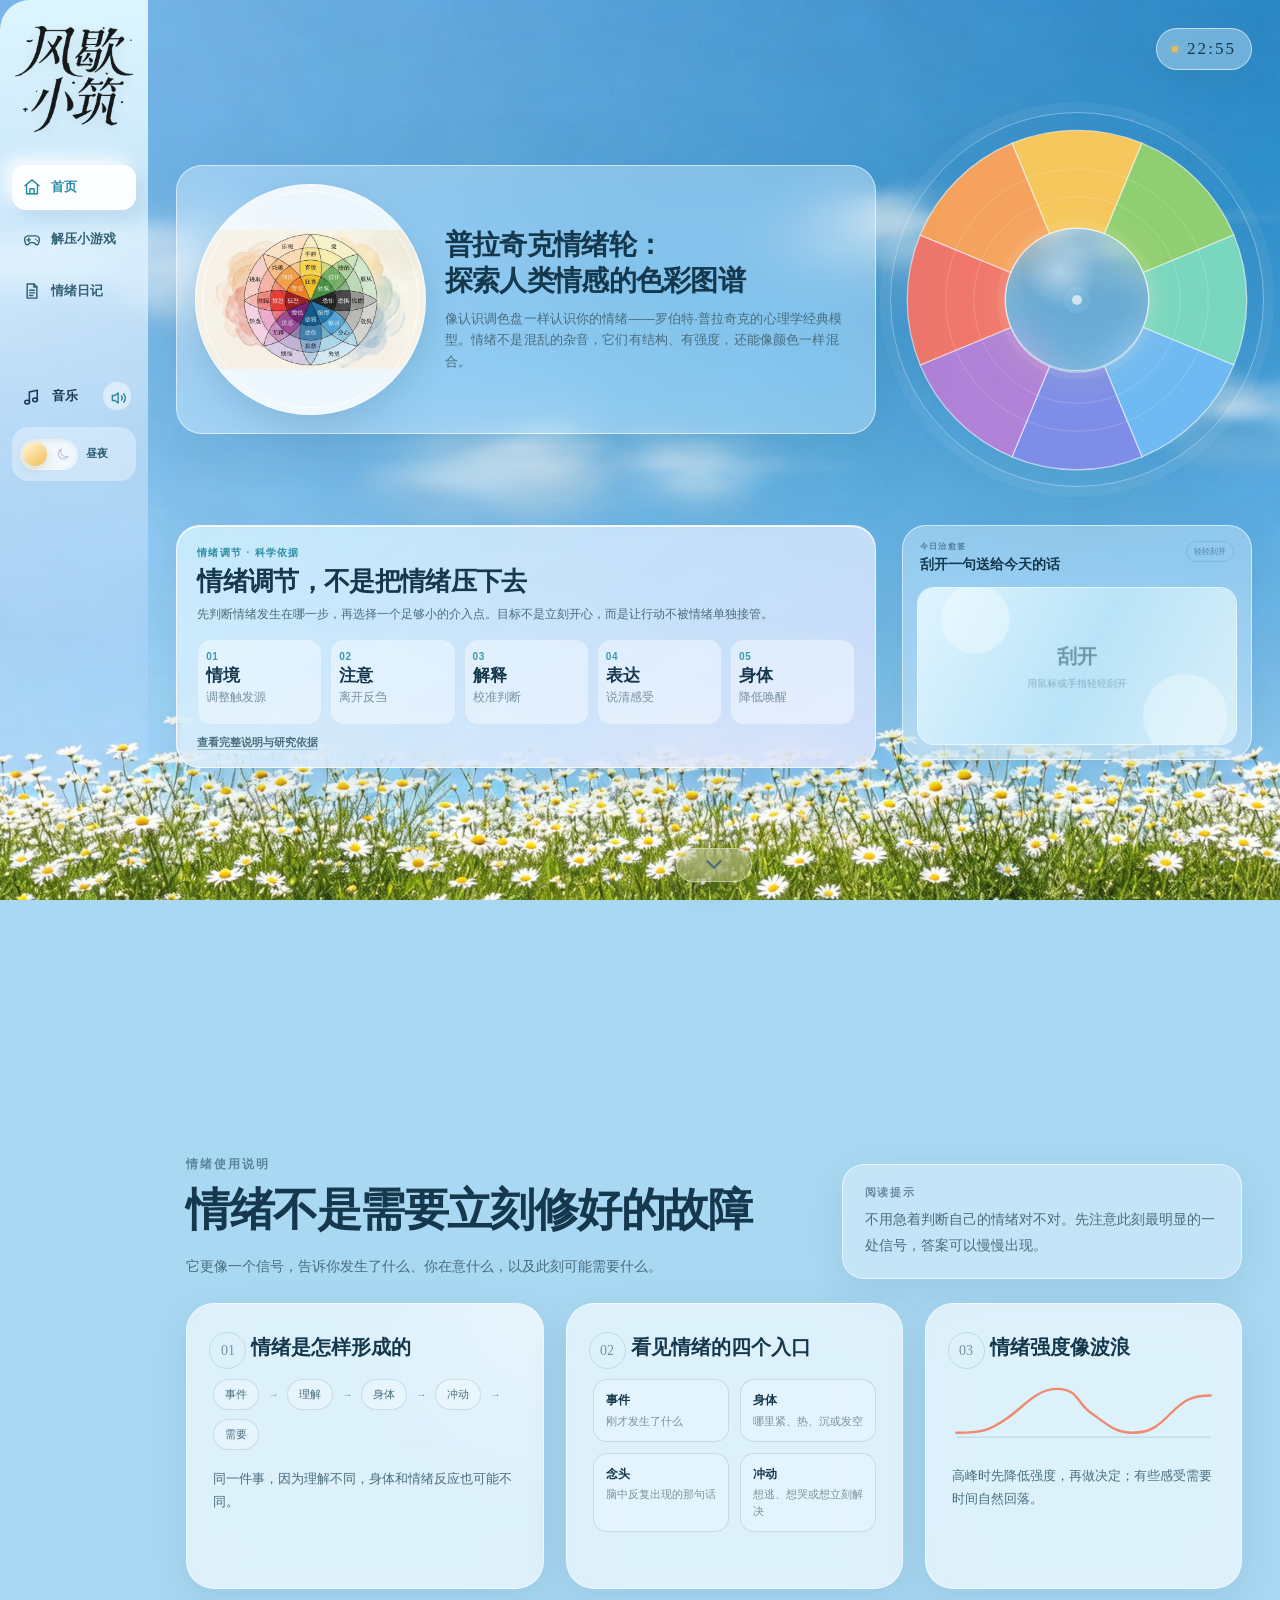
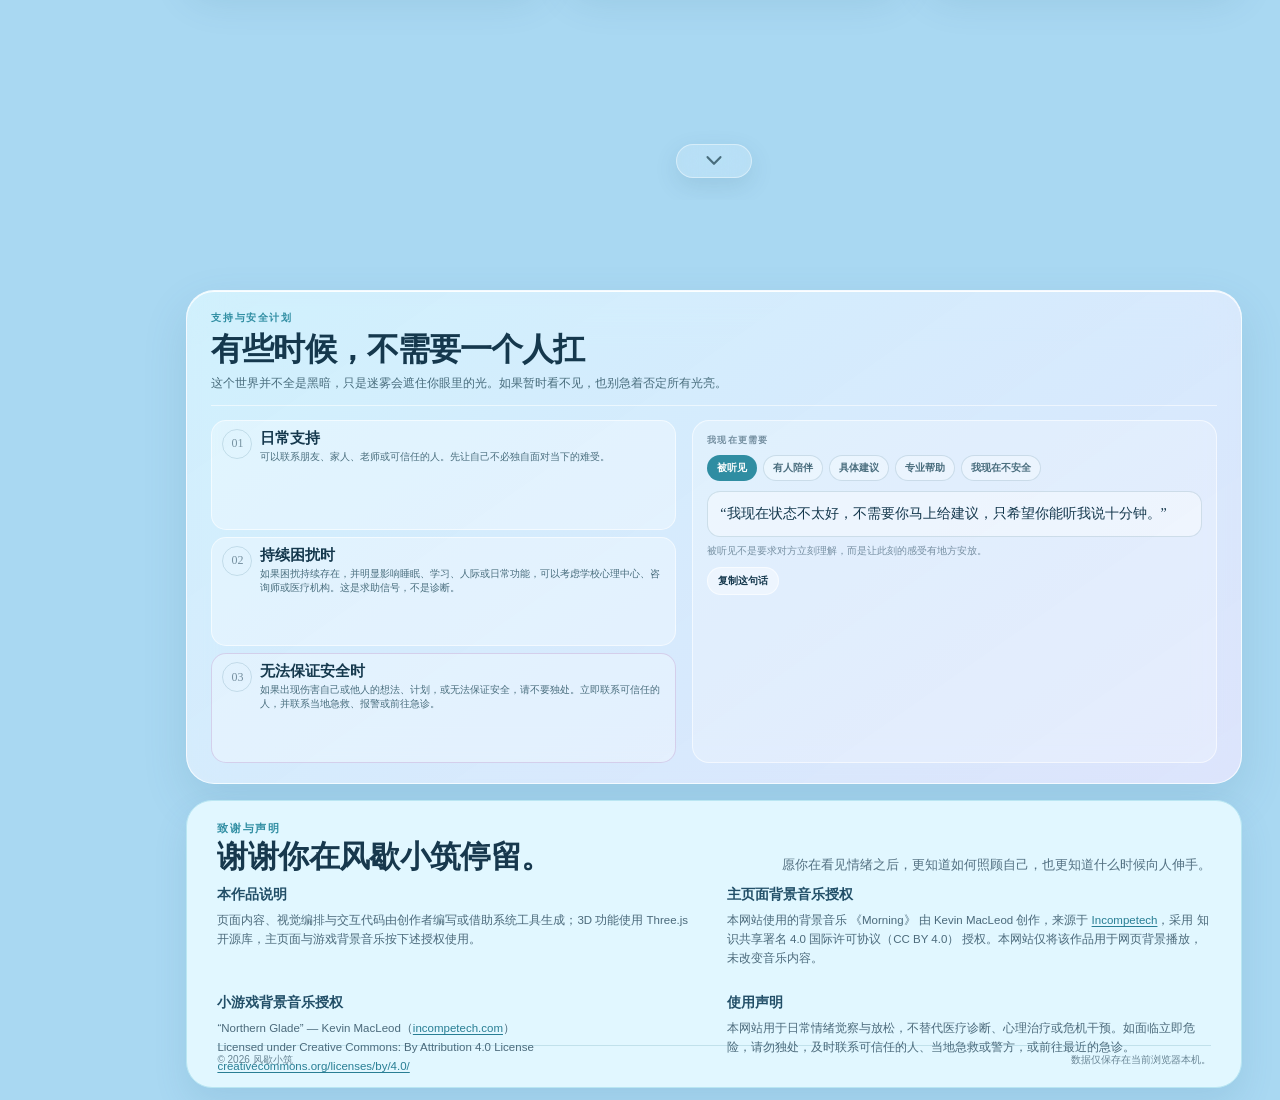
==== commit 14cab4b0: "Windlull" ====
--- a/index.html
+++ b/index.html
@@ -6,10 +6,10 @@
   <meta name="theme-color" content="#a9d8f2" />
   <meta name="description" content="普拉奇克情绪轮静态网页设计。" />
   <title>风歇小筑</title>
-  <link rel="stylesheet" href="assets/css/style.css?v=20261118-44" />
+  <link rel="stylesheet" href="assets/css/style.css?v=20261119-48" />
   <script src="assets/vendor/three.min.js" defer></script>
   <script src="assets/data/healing-quotes.js?v=20261115-1" defer></script>
-  <script src="assets/js/background-music.js?v=20261119-6" defer></script>
+  <script src="assets/js/background-music.js?v=20261119-7" defer></script>
   <script src="assets/js/app.js?v=20261118-15" defer></script>
   <script src="assets/js/cloud3d.js?v=20261118-2" defer></script>
   <script src="assets/js/scratch-card.js?v=20261115-1" defer></script>
@@ -226,7 +226,11 @@
         <div class="credits-grid">
           <section>
             <h3>本作品说明</h3>
-            <p>页面内容、视觉编排与交互代码由创作者编写或借助系统工具生成；3D 功能使用 Three.js 开源库，小游戏背景音乐按下述授权使用。</p>
+            <p>页面内容、视觉编排与交互代码由创作者编写或借助系统工具生成；3D 功能使用 Three.js 开源库，主页面与游戏背景音乐按下述授权使用。</p>
+          </section>
+          <section>
+            <h3>主页面背景音乐授权</h3>
+            <p>本网站使用的背景音乐 《Morning》 由 Kevin MacLeod 创作，来源于 <a href="https://incompetech.com/" target="_blank" rel="noopener noreferrer">Incompetech</a>，采用 知识共享署名 4.0 国际许可协议（CC BY 4.0） 授权。本网站仅将该作品用于网页背景播放，未改变音乐内容。</p>
           </section>
           <section>
             <h3>小游戏背景音乐授权</h3>
@@ -255,12 +259,12 @@
         <span>首页</span>
       </button>
 
-      <a class="sidebar-nav-item" href="game.html?v=20261118-2" aria-label="打开解压小游戏">
+      <a class="sidebar-nav-item" href="game.html?v=20261119-36" aria-label="打开解压小游戏">
         <svg viewBox="0 0 24 24" aria-hidden="true"><path d="M7.5 8.2h9a4.5 4.5 0 0 1 4.3 5.8l-1 3.3a2.2 2.2 0 0 1-3.7 1l-2-2H9.9l-2 2a2.2 2.2 0 0 1-3.7-1l-1-3.3a4.5 4.5 0 0 1 4.3-5.8Z" /><path d="M8 11v4M6 13h4M16.5 12.2h.1M18.2 14h.1" /></svg>
         <span>解压小游戏</span>
       </a>
 
-      <a class="sidebar-nav-item" href="chat.html?v=20261118-4" aria-label="打开情绪日记">
+      <a class="sidebar-nav-item" href="chat.html?v=20261119-36" aria-label="打开情绪日记">
         <svg viewBox="0 0 24 24" aria-hidden="true"><path d="M6.2 3.5h8.2l3.4 3.4v13.6H6.2z" /><path d="M14.2 3.6v3.6h3.6M9 11h6M9 14.2h6M9 17.4h4" /></svg>
         <span>情绪日记</span>
       </a>
--- a/assets/css/style.css
+++ b/assets/css/style.css
@@ -4755,7 +4755,7 @@
 .credits-grid {
   min-height: 0;
   display: grid;
-  grid-template-columns: 1fr 1.1fr 1.15fr;
+  grid-template-columns: repeat(2, minmax(0, 1fr));
   gap: clamp(14px, 2vw, 26px);
   align-content: start;
 }
@@ -4911,3 +4911,145 @@
   letter-spacing: 0.04em;
   color: var(--ink-soft);
 }
+
+/* Final mobile layout hardening */
+@media (max-width: 700px) {
+  html,
+  body { overflow-x: hidden; }
+  .site-credits {
+    height: auto;
+    min-height: 33.3333svh;
+    padding: 0 12px max(10px, env(safe-area-inset-bottom));
+  }
+  .credits-panel {
+    height: auto;
+    min-height: 33.3333svh;
+    overflow-y: visible;
+  }
+  .credits-grid { grid-template-columns: 1fr; gap: 10px; }
+  .credits-grid section:last-child { grid-column: auto; }
+  .credits-grid p { font-size: 11px; line-height: 1.65; overflow-wrap: anywhere; }
+  .credits-grid h3 { font-size: 12px; }
+  .credits-bottom { flex-wrap: wrap; row-gap: 4px; }
+}
+@media (max-width: 560px) {
+  :root { --app-sidebar-width: 64px; }
+  .app-sidebar { width: 64px; padding: 10px 5px 8px; border-radius: 18px 0 0 0; }
+  .sidebar-brand { padding: 2px 0 8px !important; }
+  .sidebar-brand-logo { width: min(100%, 48px) !important; max-height: 46px; }
+  .sidebar-menu { margin-top: 10px !important; gap: 4px; }
+  .sidebar-nav-item { min-height: 50px; padding: 4px 1px; gap: 3px; font-size: 8.5px; line-height: 1.12; }
+  .sidebar-nav-item svg { width: 18px; height: 18px; flex-basis: 18px; }
+  .sidebar-music-item { min-height: 54px; margin-top: 18px !important; padding: 3px 1px; }
+  .sidebar-music-main { gap: 3px; font-size: 8.5px; }
+  .sidebar-music-item .music-volume-trigger { width: 17px; height: 17px; padding: 3px; }
+  .sidebar-theme-switch { min-height: 44px; padding: 5px 2px; gap: 3px; font-size: 8.5px; }
+  .sidebar-theme-track { width: 50px; height: 27px; flex-basis: 50px; }
+  .sidebar-theme-knob { width: 21px; height: 21px; }
+  body.night-mode .sidebar-theme-knob,
+  html.night-mode .sidebar-theme-knob { transform: translateX(23px); }
+  .music-volume-panel {
+    position: fixed;
+    right: auto !important;
+    bottom: 10px !important;
+    left: calc(var(--app-sidebar-width) + 8px) !important;
+    width: min(280px, calc(100vw - var(--app-sidebar-width) - 18px)) !important;
+  }
+}
+
+/* Mobile third page: fixed frame with internal card scrolling */
+@media (max-width: 700px) {
+  .support-page {
+    height: 100svh;
+    min-height: 100svh;
+    overflow: hidden;
+  }
+  .support-stage {
+    height: 66.6667svh;
+    min-height: 66.6667svh;
+    padding: 58px 10px 8px;
+  }
+  .support-plan {
+    height: 100%;
+    min-height: 0;
+    overflow: hidden;
+  }
+  .support-plan-header {
+    padding-bottom: 8px;
+  }
+  .support-plan-body {
+    min-height: 0;
+    padding: 1px 3px 8px 1px;
+    display: flex;
+    flex-direction: column;
+    gap: 9px;
+    overflow-x: hidden;
+    overflow-y: auto;
+    overscroll-behavior: contain;
+    -webkit-overflow-scrolling: touch;
+    scroll-snap-type: y proximity;
+    scrollbar-width: thin;
+    scrollbar-color: rgba(70, 135, 158, 0.28) transparent;
+  }
+  .support-plan-body::-webkit-scrollbar { width: 3px; }
+  .support-plan-body::-webkit-scrollbar-thumb {
+    border-radius: 99px;
+    background: rgba(70, 135, 158, 0.28);
+  }
+  .support-ladder,
+  .support-response-panel {
+    flex: 0 0 auto;
+    overflow: visible;
+  }
+  .support-level,
+  .support-response-panel {
+    scroll-snap-align: start;
+    scroll-snap-stop: normal;
+  }
+  .site-credits {
+    height: 33.3333svh;
+    min-height: 33.3333svh;
+    margin-top: 0;
+    padding: 0 10px 8px;
+  }
+  .credits-panel {
+    height: 100%;
+    min-height: 0;
+    padding: 10px 11px;
+    overflow-x: hidden;
+    overflow-y: auto;
+    overscroll-behavior: contain;
+    -webkit-overflow-scrolling: touch;
+    scrollbar-width: thin;
+  }
+  .credits-grid {
+    grid-template-columns: 1fr;
+    gap: 8px;
+  }
+  .credits-grid section:last-child { grid-column: auto; }
+  .credits-grid p { font-size: 10.5px; line-height: 1.55; overflow-wrap: anywhere; }
+  .credits-grid h3 { font-size: 11.5px; }
+  .credits-bottom { flex-wrap: wrap; row-gap: 4px; }
+}
+
+/* Mobile credits: keep the last license sentence and footer from overlapping */
+@media (max-width: 700px) {
+  .credits-panel {
+    display: flex;
+    flex-direction: column;
+    gap: 10px;
+    overflow-y: auto;
+  }
+  .credits-header,
+  .credits-grid,
+  .credits-bottom {
+    flex: 0 0 auto;
+  }
+  .credits-grid {
+    padding-bottom: 8px;
+  }
+  .credits-bottom {
+    margin-top: 2px;
+    padding-top: 10px;
+  }
+}
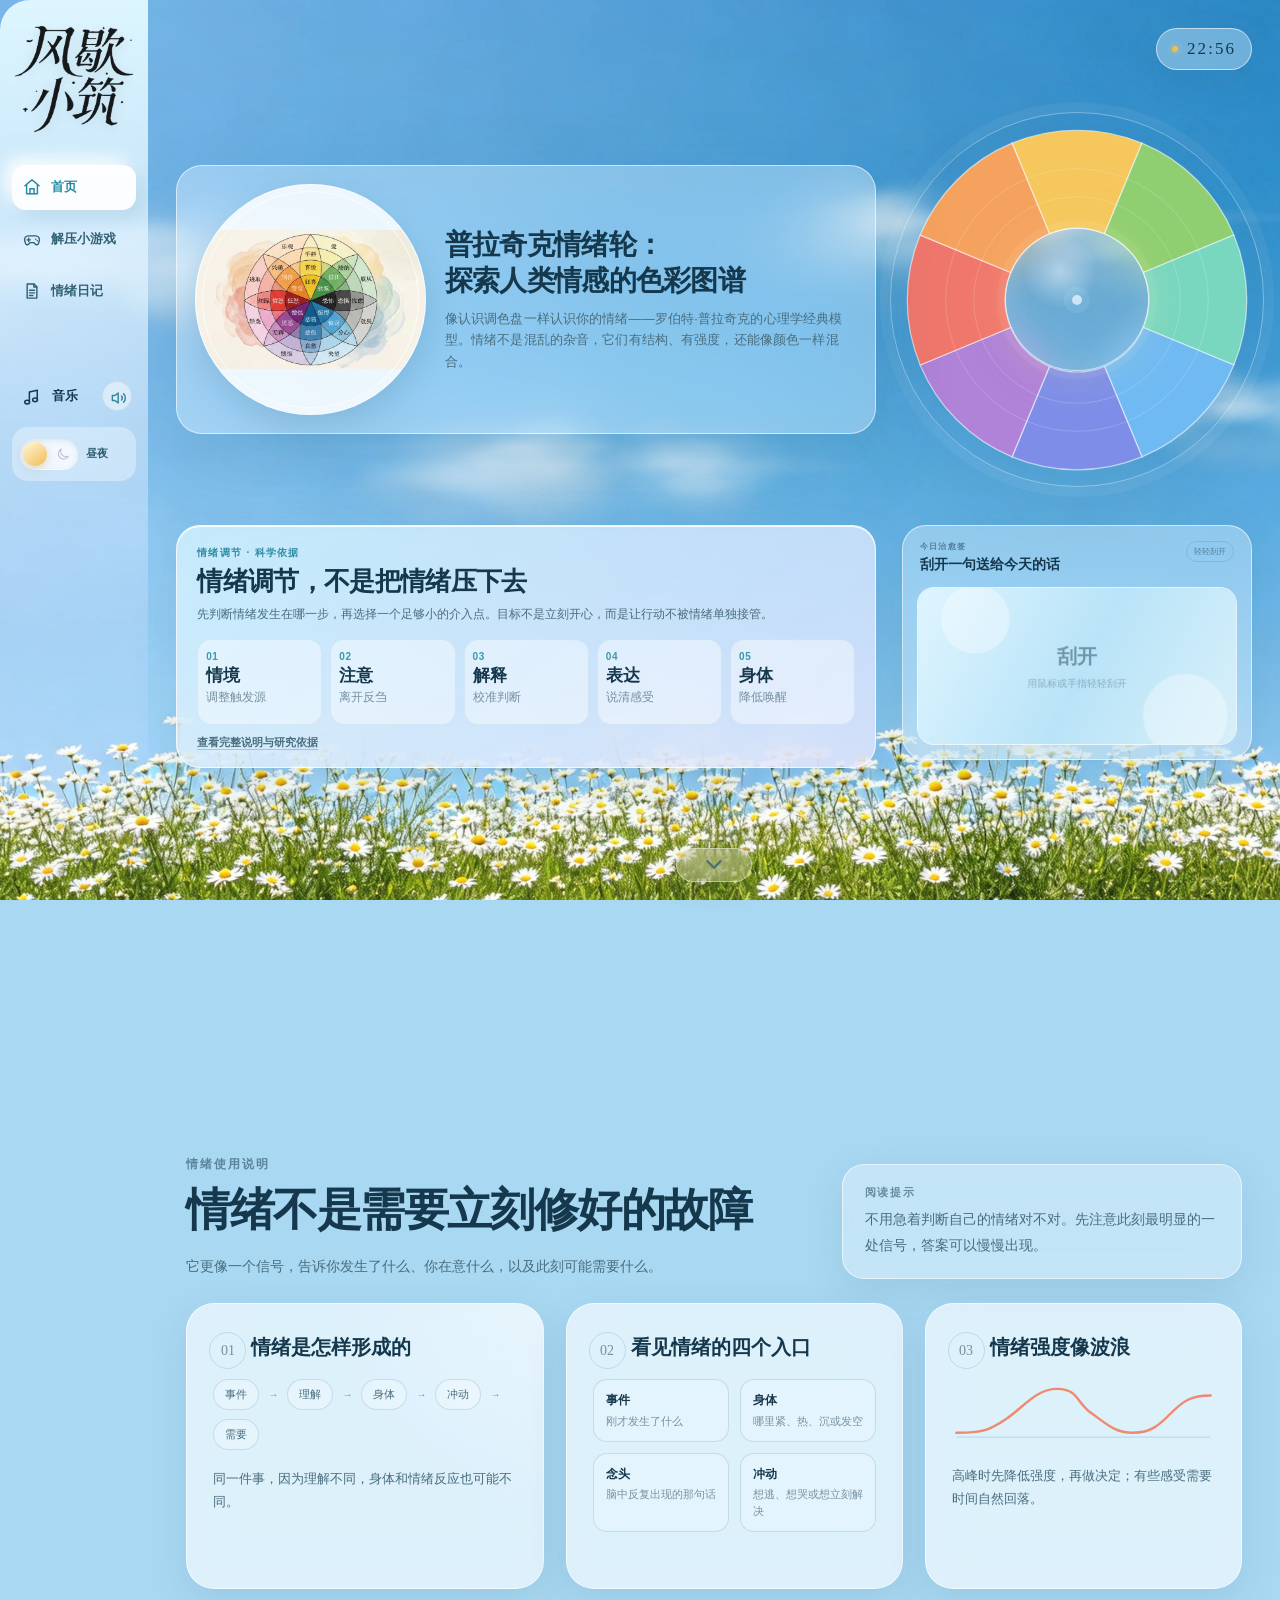
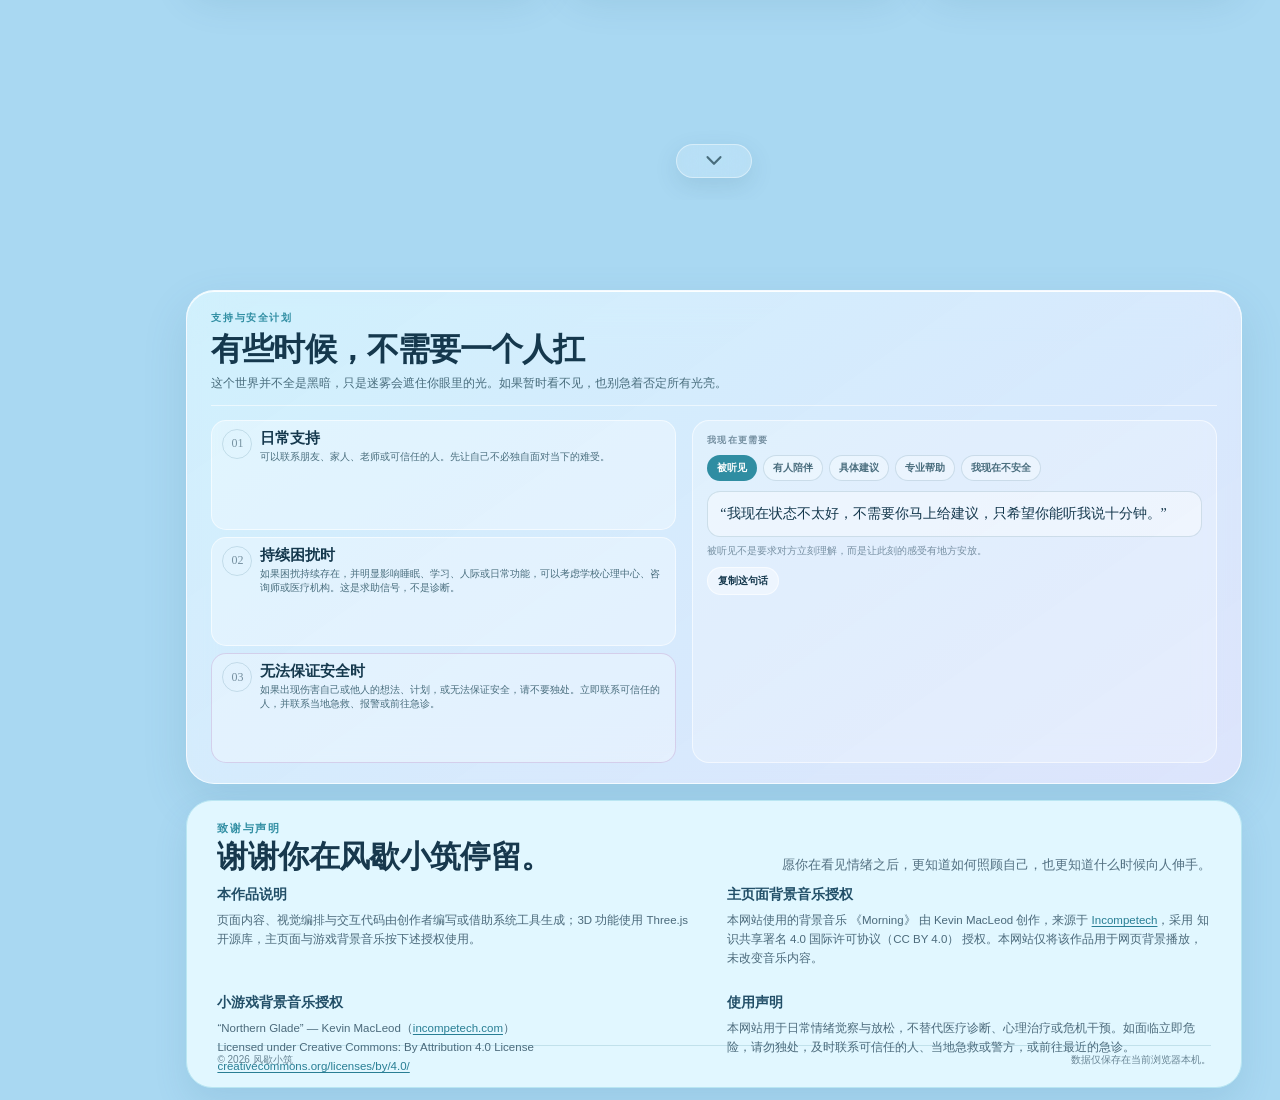
==== commit 54a0b523: "Windlull" ====
--- a/index.html
+++ b/index.html
@@ -259,7 +259,7 @@
         <span>首页</span>
       </button>
 
-      <a class="sidebar-nav-item" href="game.html?v=20261119-36" aria-label="打开解压小游戏">
+      <a class="sidebar-nav-item" href="game.html?v=20261119-38" aria-label="打开解压小游戏">
         <svg viewBox="0 0 24 24" aria-hidden="true"><path d="M7.5 8.2h9a4.5 4.5 0 0 1 4.3 5.8l-1 3.3a2.2 2.2 0 0 1-3.7 1l-2-2H9.9l-2 2a2.2 2.2 0 0 1-3.7-1l-1-3.3a4.5 4.5 0 0 1 4.3-5.8Z" /><path d="M8 11v4M6 13h4M16.5 12.2h.1M18.2 14h.1" /></svg>
         <span>解压小游戏</span>
       </a>
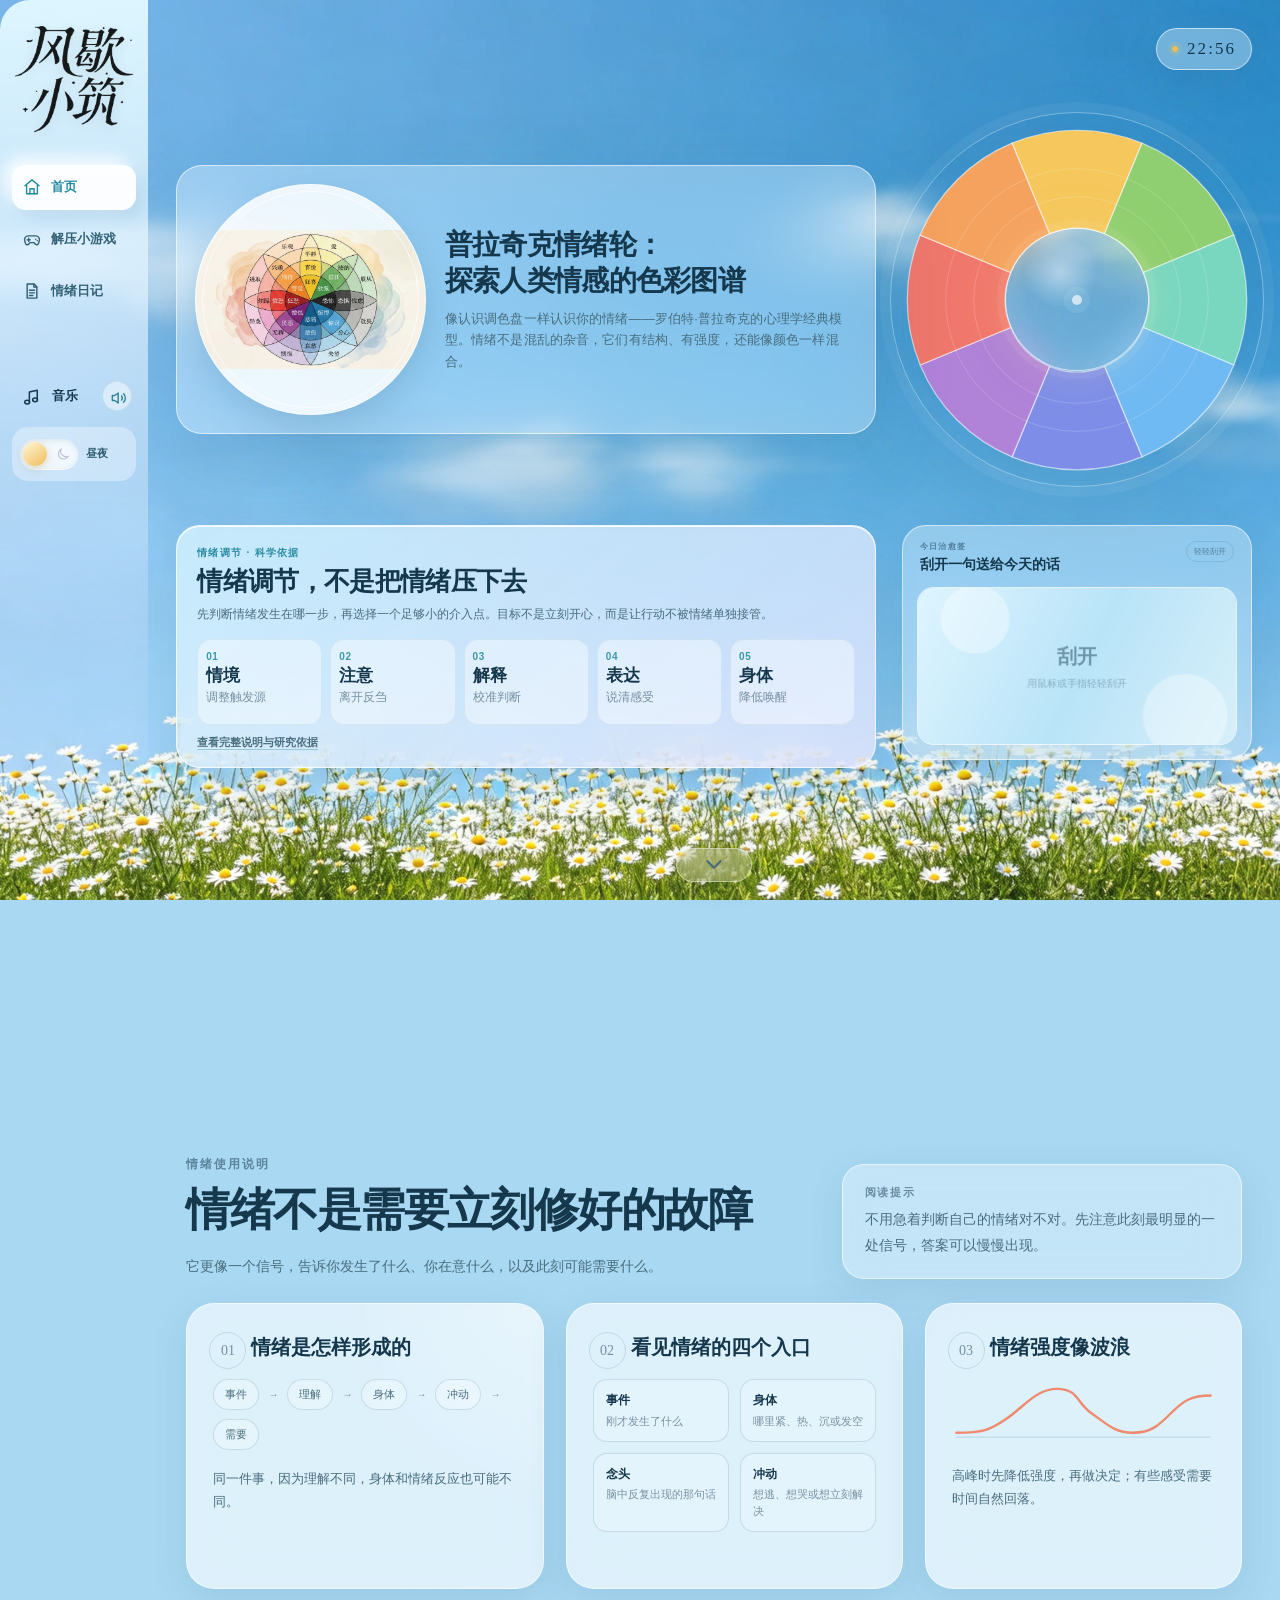
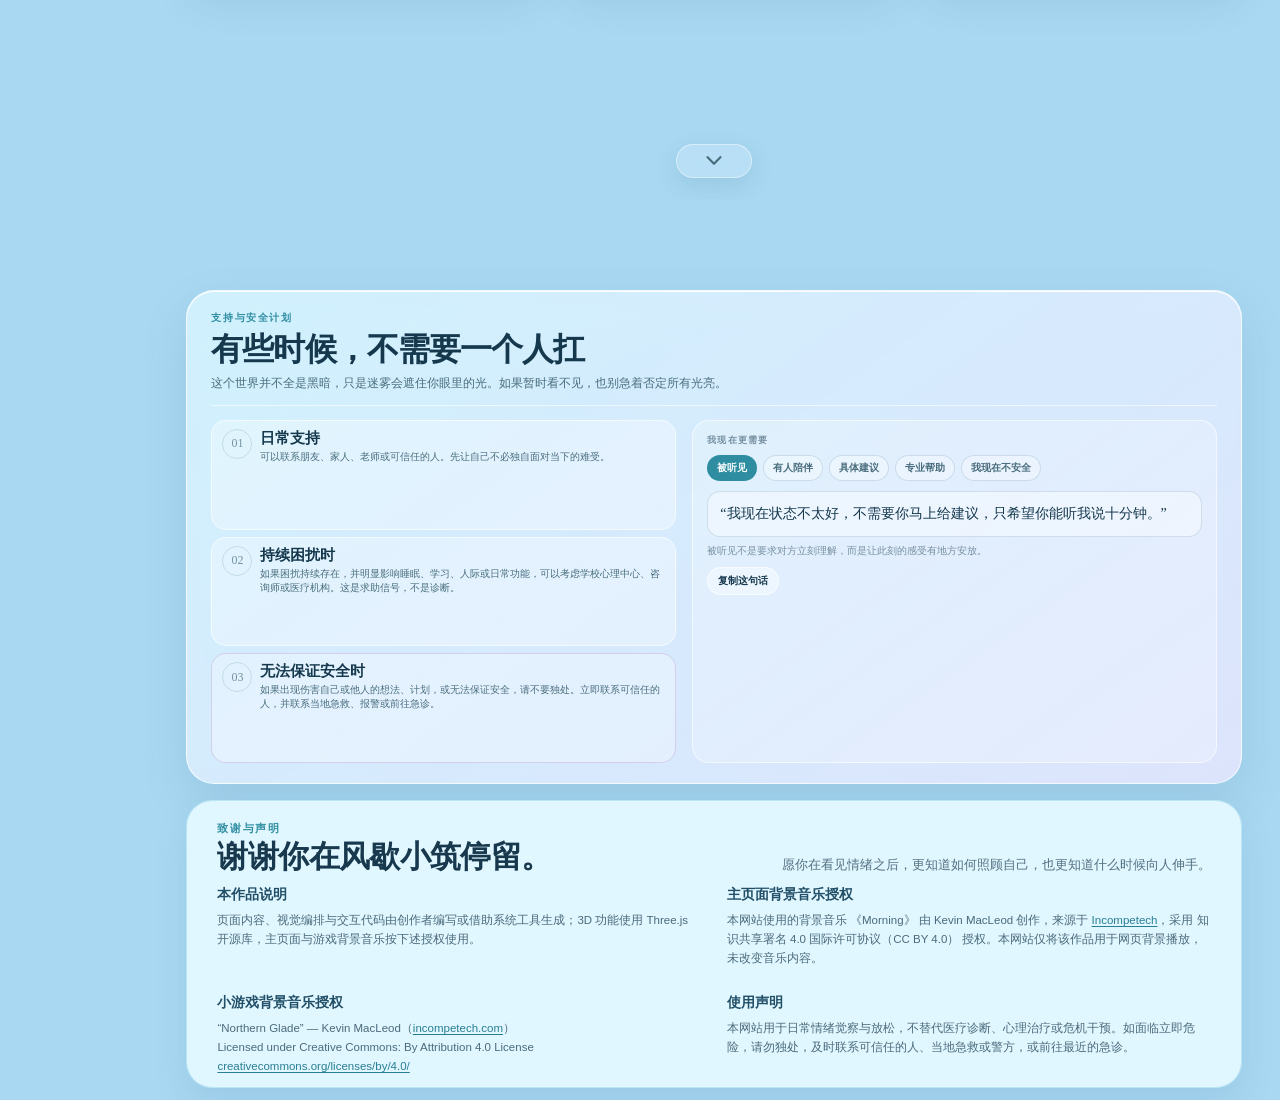
==== commit 956b2014: "Windlull" ====
--- a/index.html
+++ b/index.html
@@ -6,11 +6,11 @@
   <meta name="theme-color" content="#a9d8f2" />
   <meta name="description" content="普拉奇克情绪轮静态网页设计。" />
   <title>风歇小筑</title>
-  <link rel="stylesheet" href="assets/css/style.css?v=20261119-48" />
+  <link rel="stylesheet" href="assets/css/style.css?v=20261119-50" />
   <script src="assets/vendor/three.min.js" defer></script>
   <script src="assets/data/healing-quotes.js?v=20261115-1" defer></script>
   <script src="assets/js/background-music.js?v=20261119-7" defer></script>
-  <script src="assets/js/app.js?v=20261118-15" defer></script>
+  <script src="assets/js/app.js?v=20261120-16" defer></script>
   <script src="assets/js/cloud3d.js?v=20261118-2" defer></script>
   <script src="assets/js/scratch-card.js?v=20261115-1" defer></script>
 </head>
@@ -259,12 +259,12 @@
         <span>首页</span>
       </button>
 
-      <a class="sidebar-nav-item" href="game.html?v=20261119-38" aria-label="打开解压小游戏">
+      <a class="sidebar-nav-item" href="game.html?v=20261120-40" aria-label="打开解压小游戏">
         <svg viewBox="0 0 24 24" aria-hidden="true"><path d="M7.5 8.2h9a4.5 4.5 0 0 1 4.3 5.8l-1 3.3a2.2 2.2 0 0 1-3.7 1l-2-2H9.9l-2 2a2.2 2.2 0 0 1-3.7-1l-1-3.3a4.5 4.5 0 0 1 4.3-5.8Z" /><path d="M8 11v4M6 13h4M16.5 12.2h.1M18.2 14h.1" /></svg>
         <span>解压小游戏</span>
       </a>
 
-      <a class="sidebar-nav-item" href="chat.html?v=20261119-36" aria-label="打开情绪日记">
+      <a class="sidebar-nav-item" href="chat.html?v=20261120-40" aria-label="打开情绪日记">
         <svg viewBox="0 0 24 24" aria-hidden="true"><path d="M6.2 3.5h8.2l3.4 3.4v13.6H6.2z" /><path d="M14.2 3.6v3.6h3.6M9 11h6M9 14.2h6M9 17.4h4" /></svg>
         <span>情绪日记</span>
       </a>
--- a/assets/css/style.css
+++ b/assets/css/style.css
@@ -5052,4 +5052,49 @@
     margin-top: 2px;
     padding-top: 10px;
   }
+}
+
+/* Credits flow: text and footer always stack without overlap */
+.credits-panel {
+  display: flex !important;
+  flex-direction: column;
+  grid-template-rows: none;
+  gap: clamp(8px, 1.2vh, 13px);
+  overflow-y: auto;
+  overscroll-behavior: contain;
+}
+.credits-header,
+.credits-grid,
+.credits-bottom {
+  flex: 0 0 auto;
+  min-width: 0;
+}
+.credits-grid {
+  width: 100%;
+  grid-template-columns: repeat(2, minmax(0, 1fr));
+  align-items: start;
+}
+.credits-grid section,
+.credits-grid p,
+.credits-grid a {
+  min-width: 0;
+  overflow-wrap: anywhere;
+  word-break: break-word;
+}
+.credits-bottom {
+  margin-top: auto;
+  padding-top: 10px;
+}
+@media (max-width: 700px) {
+  .credits-grid { grid-template-columns: 1fr; }
+  .credits-grid section:last-child { grid-column: auto; }
+}
+
+/* Internal page-three scrolling should not trigger page navigation */
+.support-page { overscroll-behavior: contain; }
+.support-plan-body,
+.credits-panel {
+  touch-action: pan-y;
+  scroll-behavior: smooth;
+  overscroll-behavior: contain;
 }
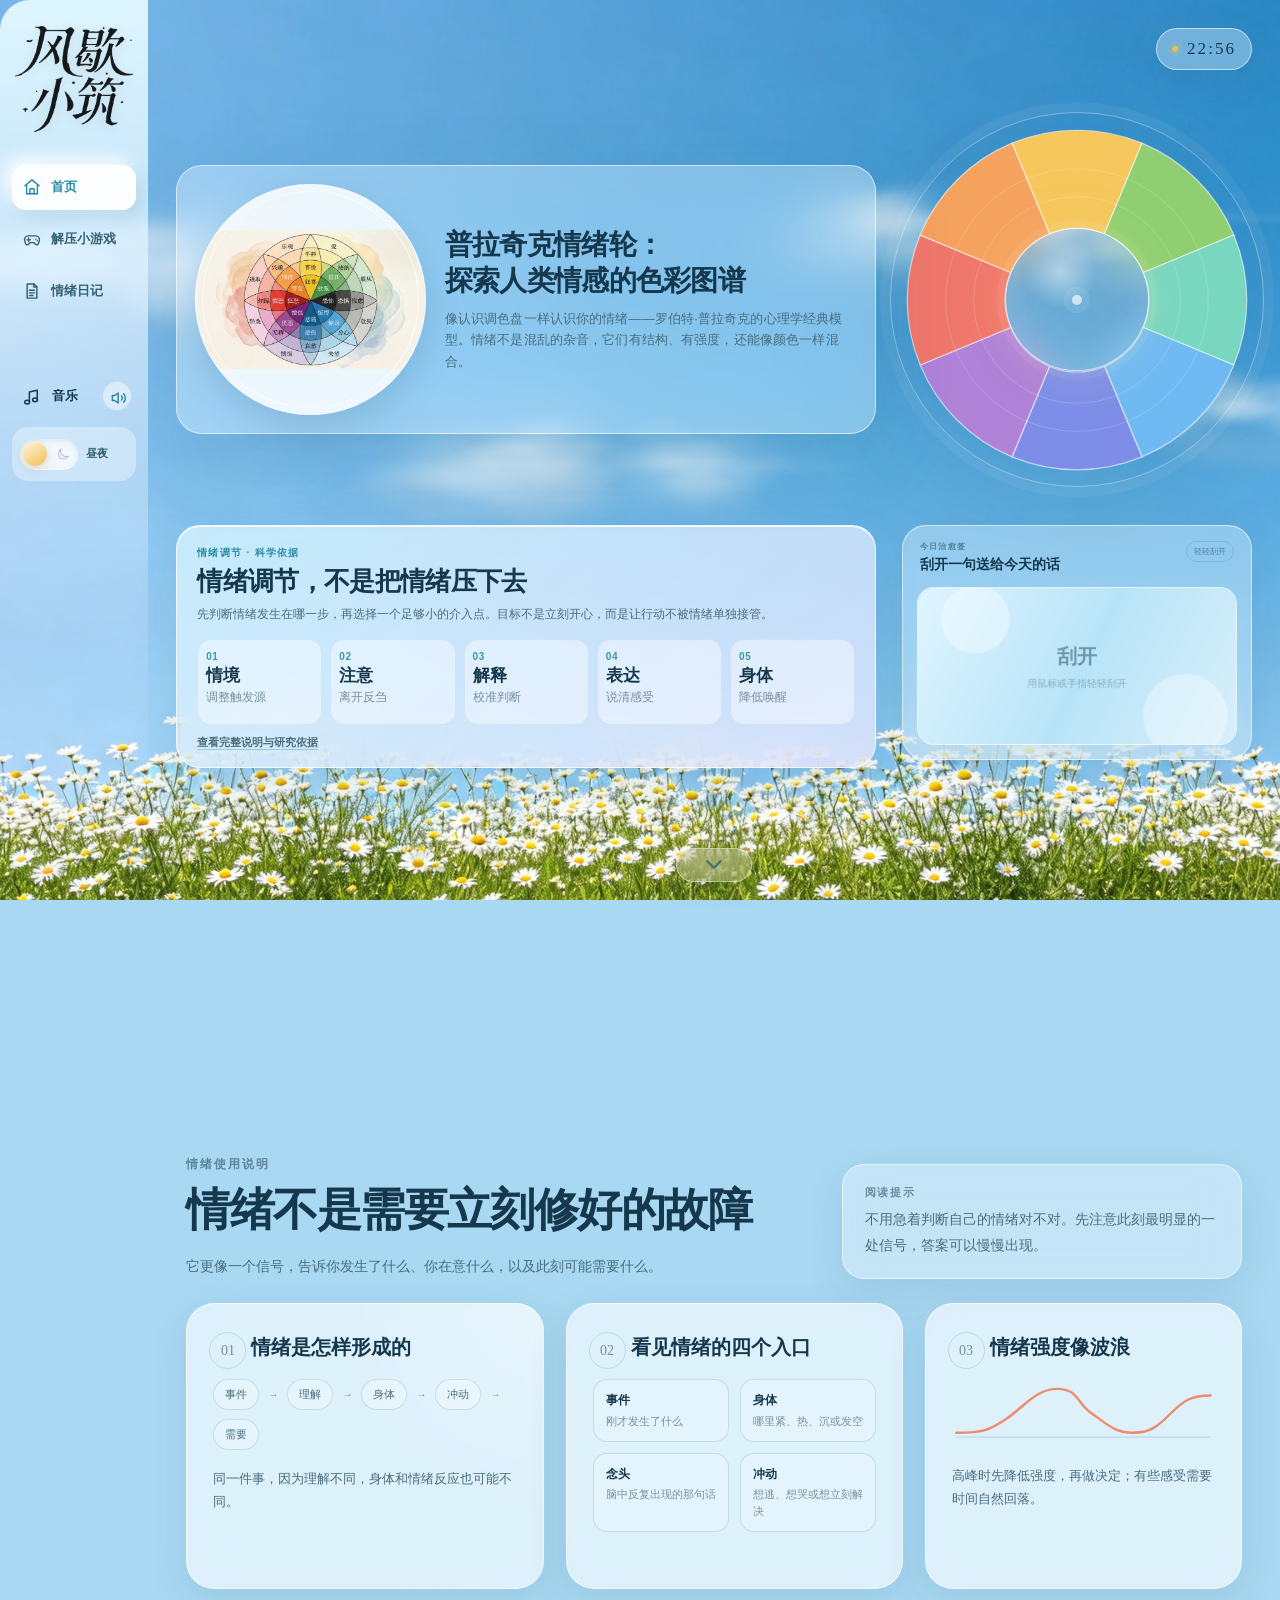
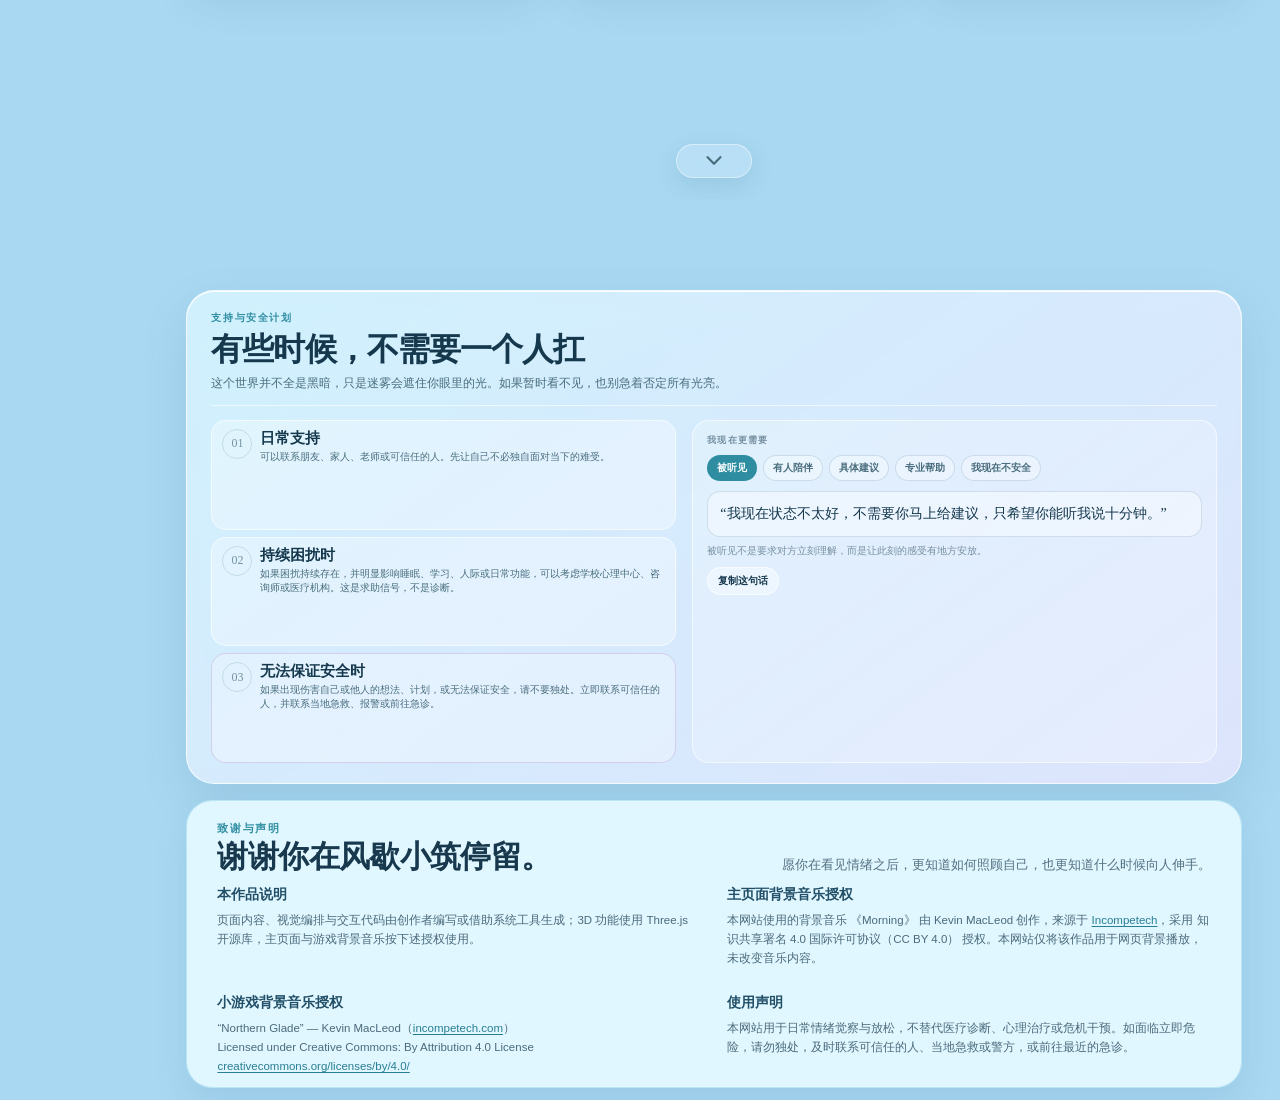
==== commit 4558d590: "Windlull" ====
--- a/index.html
+++ b/index.html
@@ -9,8 +9,8 @@
   <link rel="stylesheet" href="assets/css/style.css?v=20261119-50" />
   <script src="assets/vendor/three.min.js" defer></script>
   <script src="assets/data/healing-quotes.js?v=20261115-1" defer></script>
-  <script src="assets/js/background-music.js?v=20261119-7" defer></script>
-  <script src="assets/js/app.js?v=20261120-16" defer></script>
+  <script src="assets/js/background-music.js?v=20261120-8" defer></script>
+  <script src="assets/js/app.js?v=20261120-17" defer></script>
   <script src="assets/js/cloud3d.js?v=20261118-2" defer></script>
   <script src="assets/js/scratch-card.js?v=20261115-1" defer></script>
 </head>
@@ -259,12 +259,12 @@
         <span>首页</span>
       </button>
 
-      <a class="sidebar-nav-item" href="game.html?v=20261120-40" aria-label="打开解压小游戏">
+      <a class="sidebar-nav-item" href="game.html?v=20261120-41" aria-label="打开解压小游戏">
         <svg viewBox="0 0 24 24" aria-hidden="true"><path d="M7.5 8.2h9a4.5 4.5 0 0 1 4.3 5.8l-1 3.3a2.2 2.2 0 0 1-3.7 1l-2-2H9.9l-2 2a2.2 2.2 0 0 1-3.7-1l-1-3.3a4.5 4.5 0 0 1 4.3-5.8Z" /><path d="M8 11v4M6 13h4M16.5 12.2h.1M18.2 14h.1" /></svg>
         <span>解压小游戏</span>
       </a>
 
-      <a class="sidebar-nav-item" href="chat.html?v=20261120-40" aria-label="打开情绪日记">
+      <a class="sidebar-nav-item" href="chat.html?v=20261120-41" aria-label="打开情绪日记">
         <svg viewBox="0 0 24 24" aria-hidden="true"><path d="M6.2 3.5h8.2l3.4 3.4v13.6H6.2z" /><path d="M14.2 3.6v3.6h3.6M9 11h6M9 14.2h6M9 17.4h4" /></svg>
         <span>情绪日记</span>
       </a>
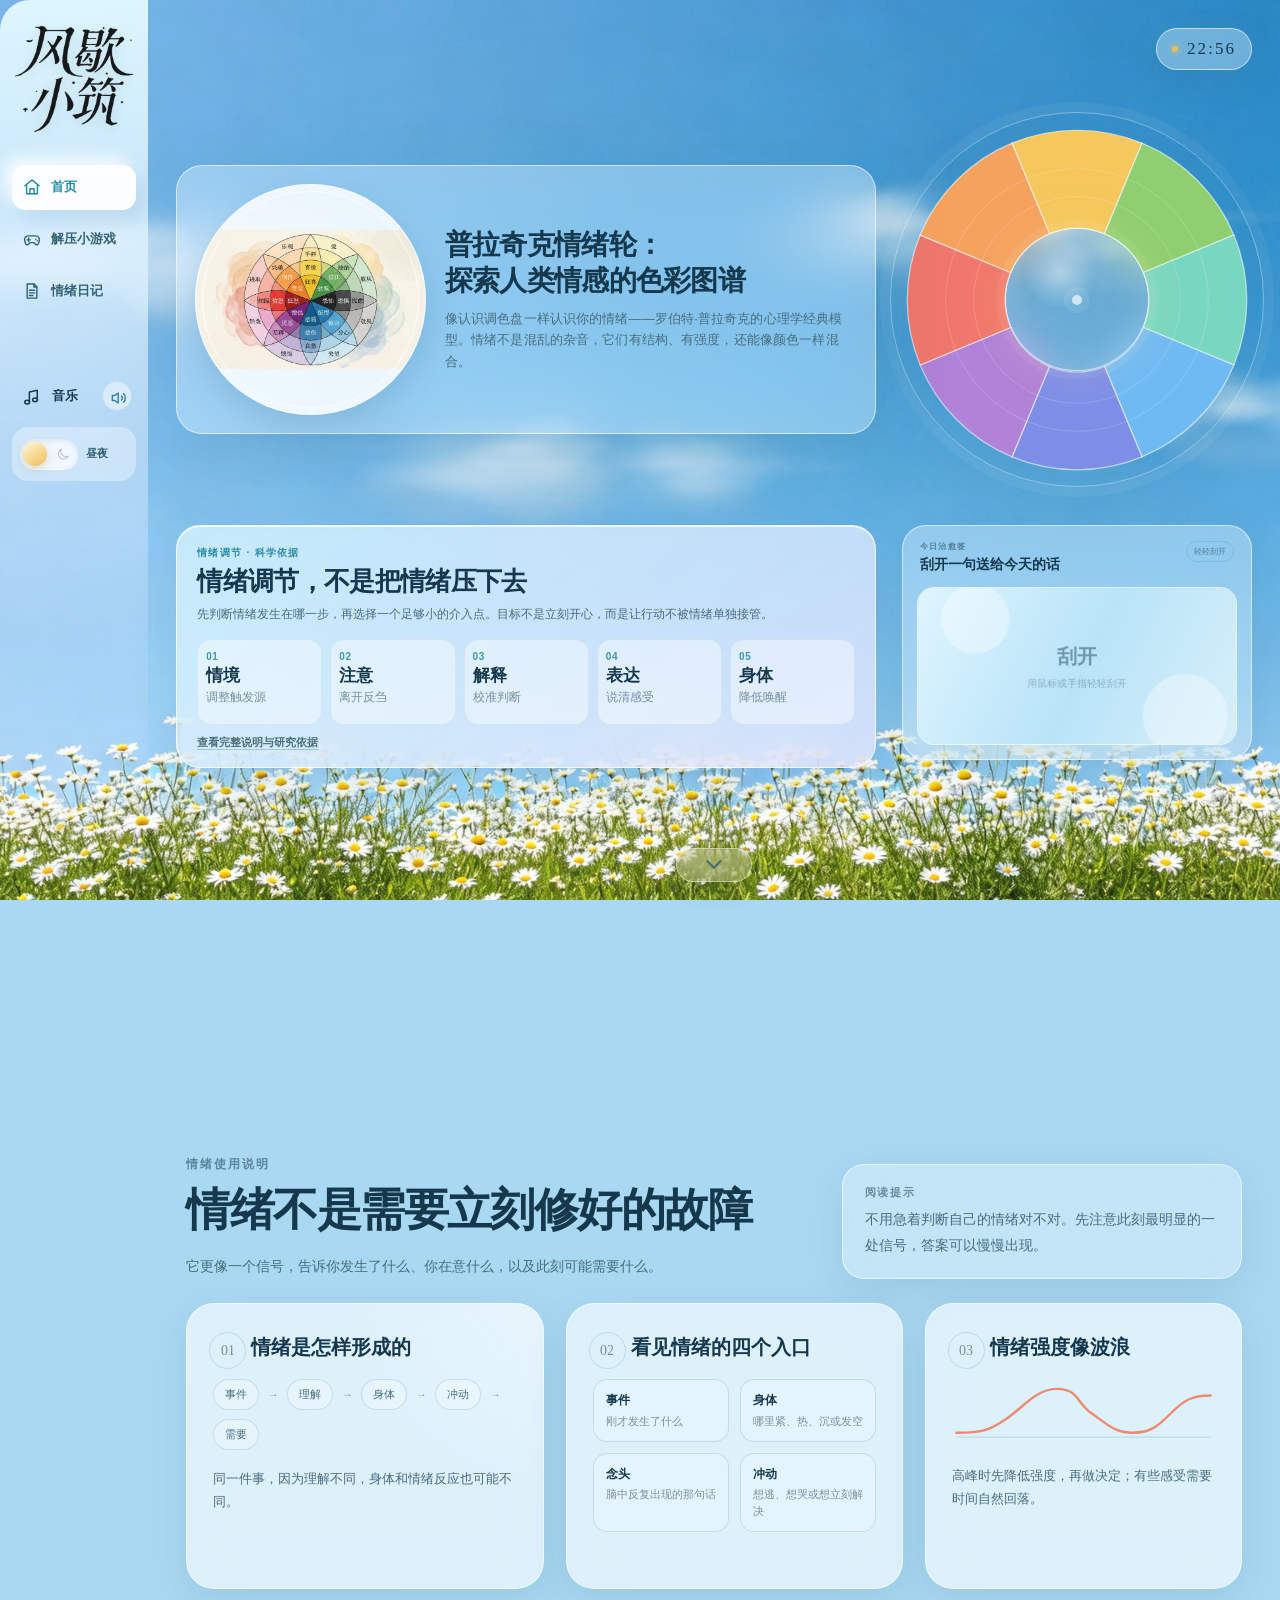
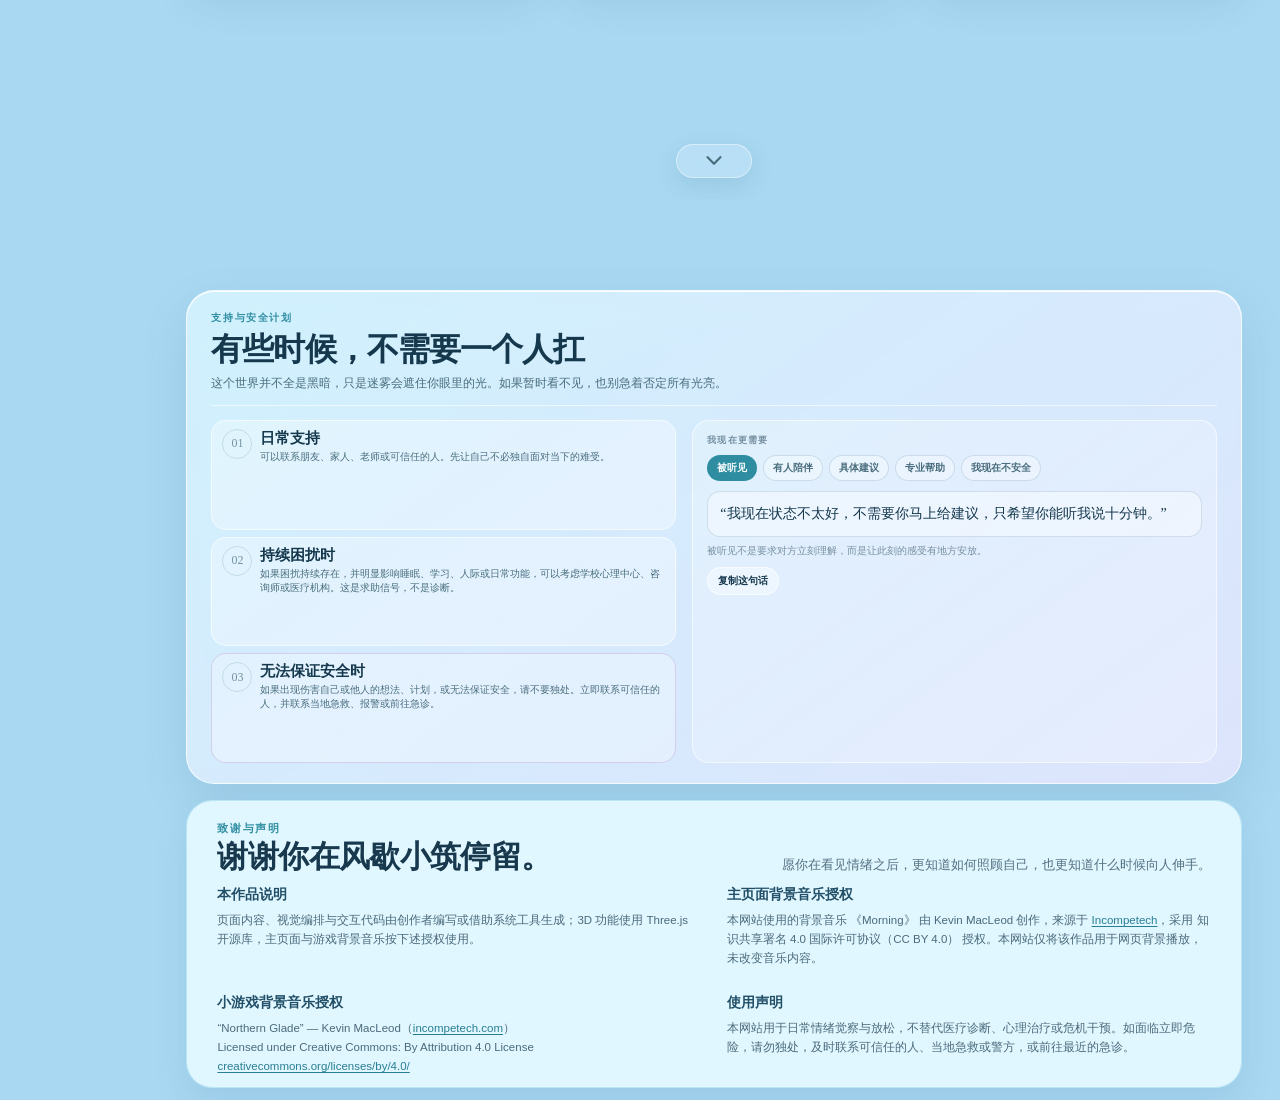
==== commit 66dd774e: "Windlull" ====
--- a/index.html
+++ b/index.html
@@ -9,12 +9,12 @@
   <link rel="stylesheet" href="assets/css/style.css?v=20261119-50" />
   <script src="assets/vendor/three.min.js" defer></script>
   <script src="assets/data/healing-quotes.js?v=20261115-1" defer></script>
-  <script src="assets/js/background-music.js?v=20261120-8" defer></script>
+  <script src="assets/js/background-music.js?v=20261120-13" defer></script>
   <script src="assets/js/app.js?v=20261120-17" defer></script>
   <script src="assets/js/cloud3d.js?v=20261118-2" defer></script>
   <script src="assets/js/scratch-card.js?v=20261115-1" defer></script>
 </head>
-<body>
+<body data-page="home">
     <div class="scenery" aria-hidden="true">
     <section class="scene scene-day"><div class="cloud3d-layer" id="cloud3dLayer" aria-hidden="true"></div><div class="scene-vignette"></div></section>
     <section class="scene scene-night">
@@ -259,12 +259,12 @@
         <span>首页</span>
       </button>
 
-      <a class="sidebar-nav-item" href="game.html?v=20261120-41" aria-label="打开解压小游戏">
+      <a class="sidebar-nav-item" href="game.html?v=20261120-47" aria-label="打开解压小游戏">
         <svg viewBox="0 0 24 24" aria-hidden="true"><path d="M7.5 8.2h9a4.5 4.5 0 0 1 4.3 5.8l-1 3.3a2.2 2.2 0 0 1-3.7 1l-2-2H9.9l-2 2a2.2 2.2 0 0 1-3.7-1l-1-3.3a4.5 4.5 0 0 1 4.3-5.8Z" /><path d="M8 11v4M6 13h4M16.5 12.2h.1M18.2 14h.1" /></svg>
         <span>解压小游戏</span>
       </a>
 
-      <a class="sidebar-nav-item" href="chat.html?v=20261120-41" aria-label="打开情绪日记">
+      <a class="sidebar-nav-item" href="chat.html?v=20261120-47" aria-label="打开情绪日记">
         <svg viewBox="0 0 24 24" aria-hidden="true"><path d="M6.2 3.5h8.2l3.4 3.4v13.6H6.2z" /><path d="M14.2 3.6v3.6h3.6M9 11h6M9 14.2h6M9 17.4h4" /></svg>
         <span>情绪日记</span>
       </a>
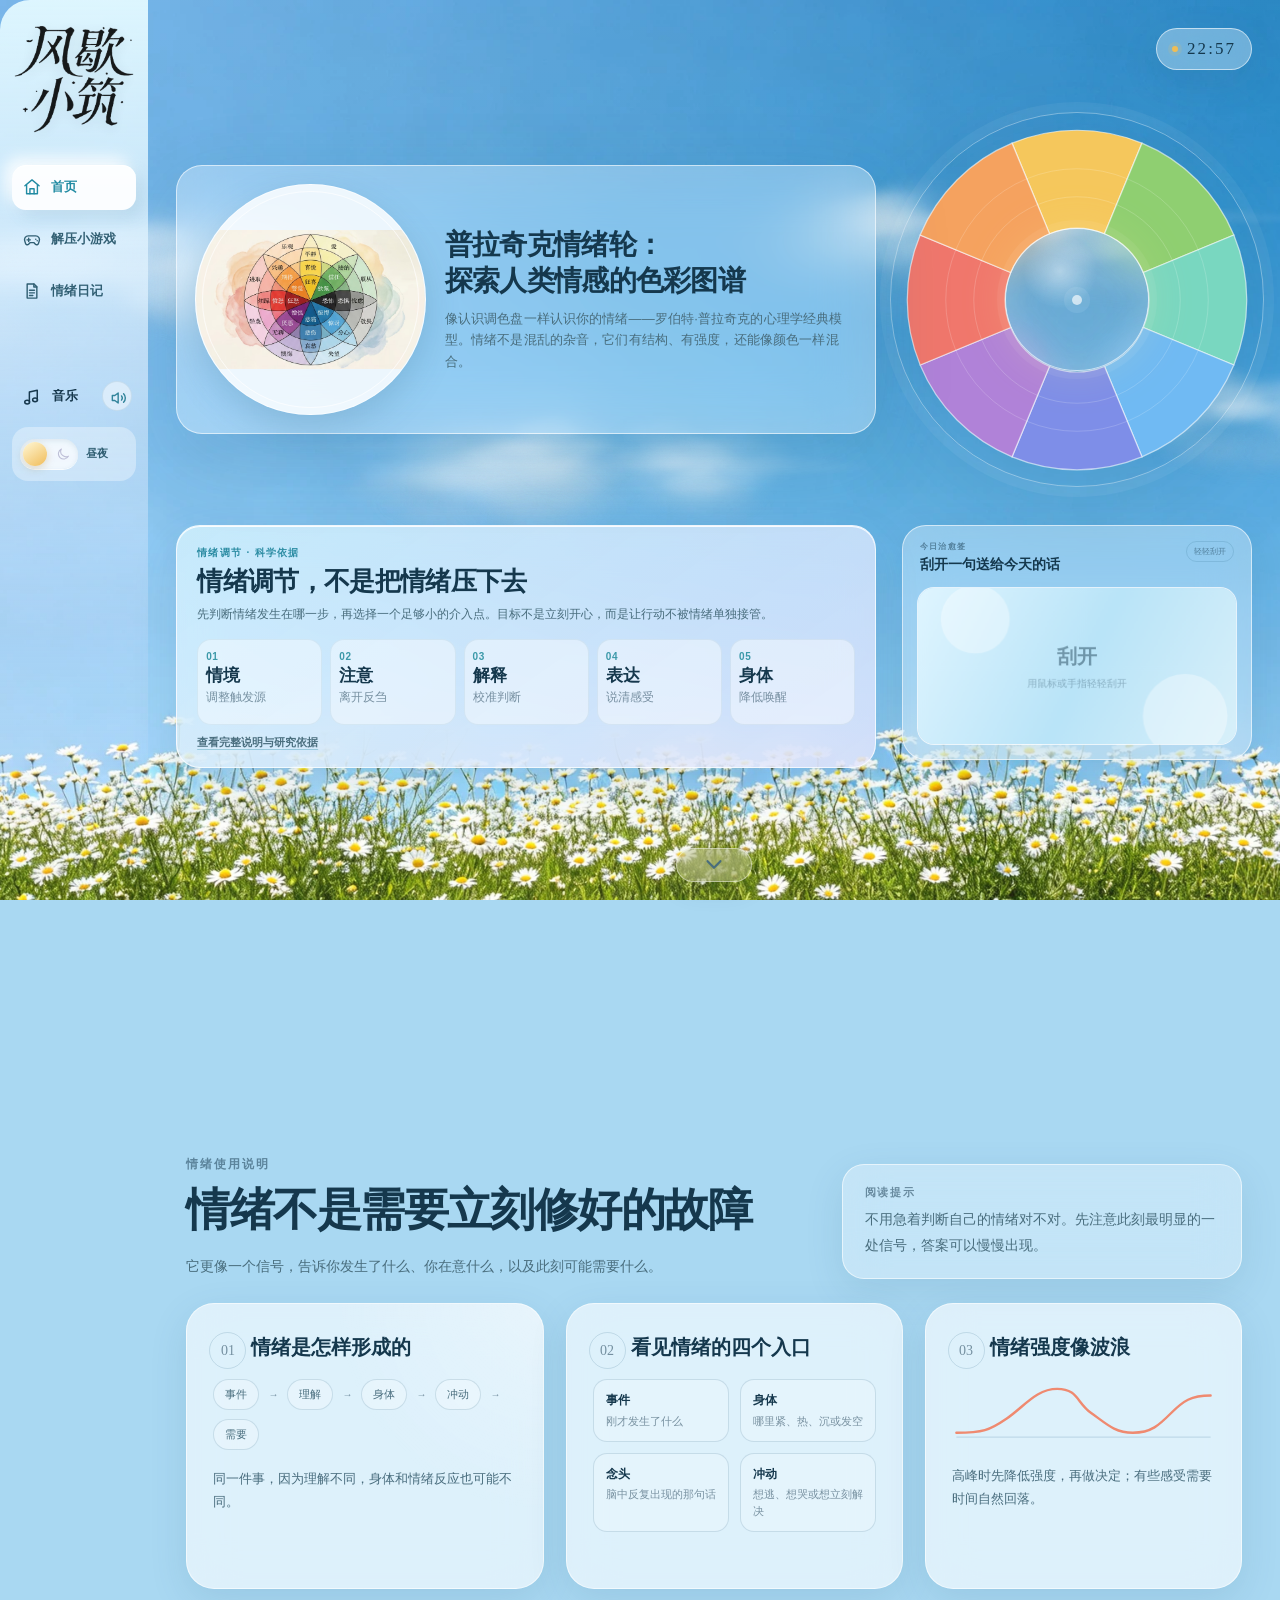
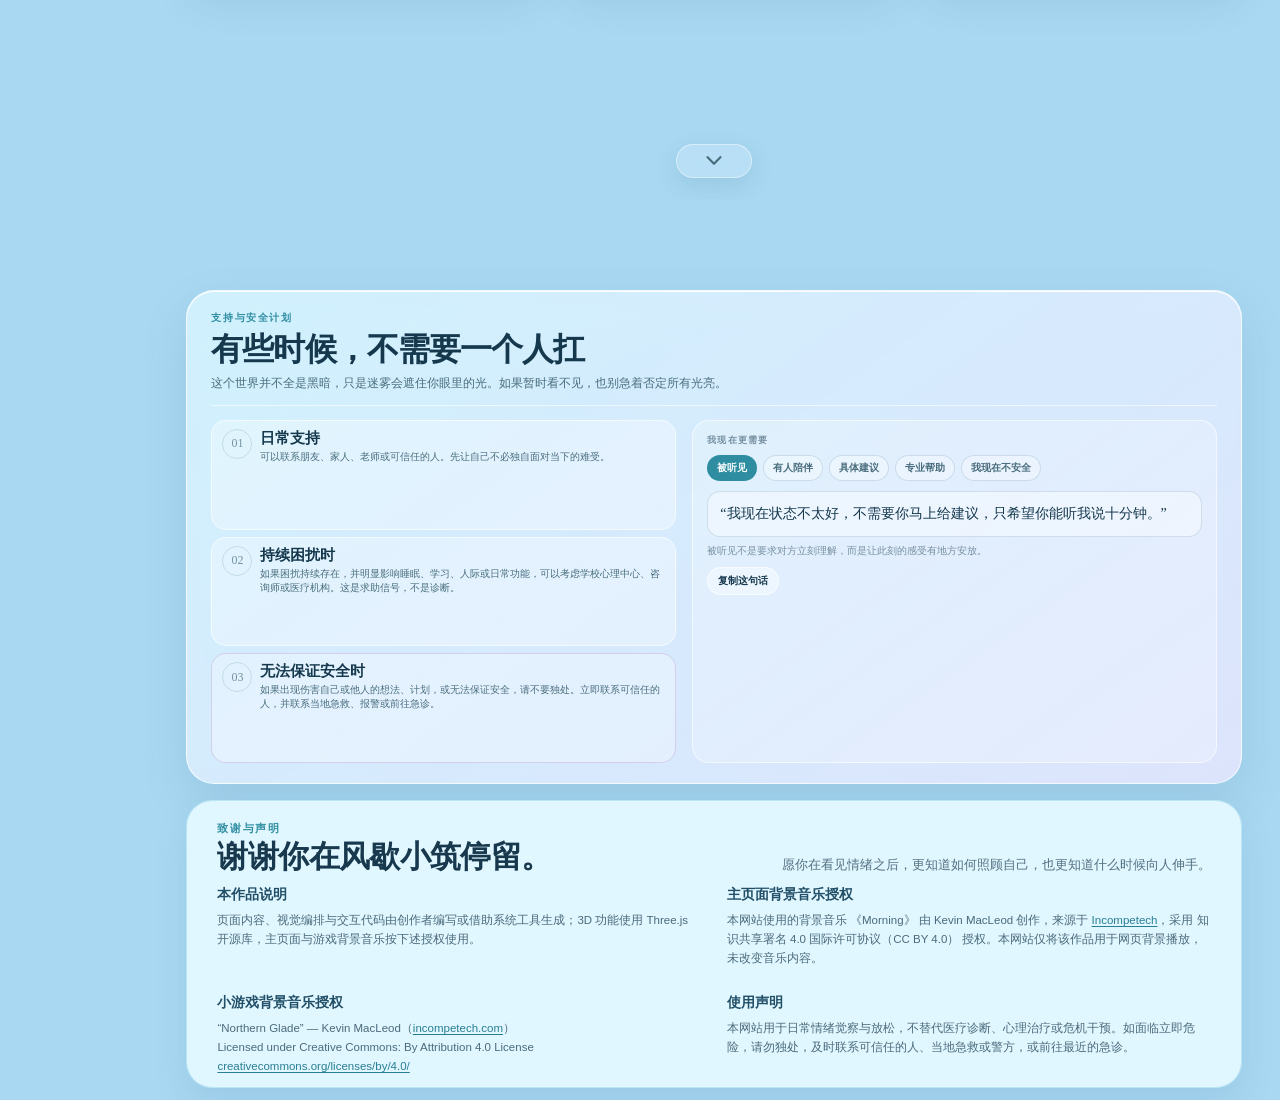
==== commit 29b98f1c: "Windlull" ====
--- a/index.html
+++ b/index.html
@@ -13,7 +13,15 @@
   <script src="assets/js/app.js?v=20261120-17" defer></script>
   <script src="assets/js/cloud3d.js?v=20261118-2" defer></script>
   <script src="assets/js/scratch-card.js?v=20261115-1" defer></script>
-</head>
+  <script>
+    (() => {
+      const url = new URL(window.location.href);
+      if (url.searchParams.get('v') !== '20261120-48') {
+        url.searchParams.set('v', '20261120-48');
+        window.location.replace(url.href);
+      }
+    })();
+  </script></head>
 <body data-page="home">
     <div class="scenery" aria-hidden="true">
     <section class="scene scene-day"><div class="cloud3d-layer" id="cloud3dLayer" aria-hidden="true"></div><div class="scene-vignette"></div></section>
@@ -259,12 +267,12 @@
         <span>首页</span>
       </button>
 
-      <a class="sidebar-nav-item" href="game.html?v=20261120-47" aria-label="打开解压小游戏">
+      <a class="sidebar-nav-item" href="game.html?v=20261120-48" aria-label="打开解压小游戏">
         <svg viewBox="0 0 24 24" aria-hidden="true"><path d="M7.5 8.2h9a4.5 4.5 0 0 1 4.3 5.8l-1 3.3a2.2 2.2 0 0 1-3.7 1l-2-2H9.9l-2 2a2.2 2.2 0 0 1-3.7-1l-1-3.3a4.5 4.5 0 0 1 4.3-5.8Z" /><path d="M8 11v4M6 13h4M16.5 12.2h.1M18.2 14h.1" /></svg>
         <span>解压小游戏</span>
       </a>
 
-      <a class="sidebar-nav-item" href="chat.html?v=20261120-47" aria-label="打开情绪日记">
+      <a class="sidebar-nav-item" href="chat.html?v=20261120-48" aria-label="打开情绪日记">
         <svg viewBox="0 0 24 24" aria-hidden="true"><path d="M6.2 3.5h8.2l3.4 3.4v13.6H6.2z" /><path d="M14.2 3.6v3.6h3.6M9 11h6M9 14.2h6M9 17.4h4" /></svg>
         <span>情绪日记</span>
       </a>
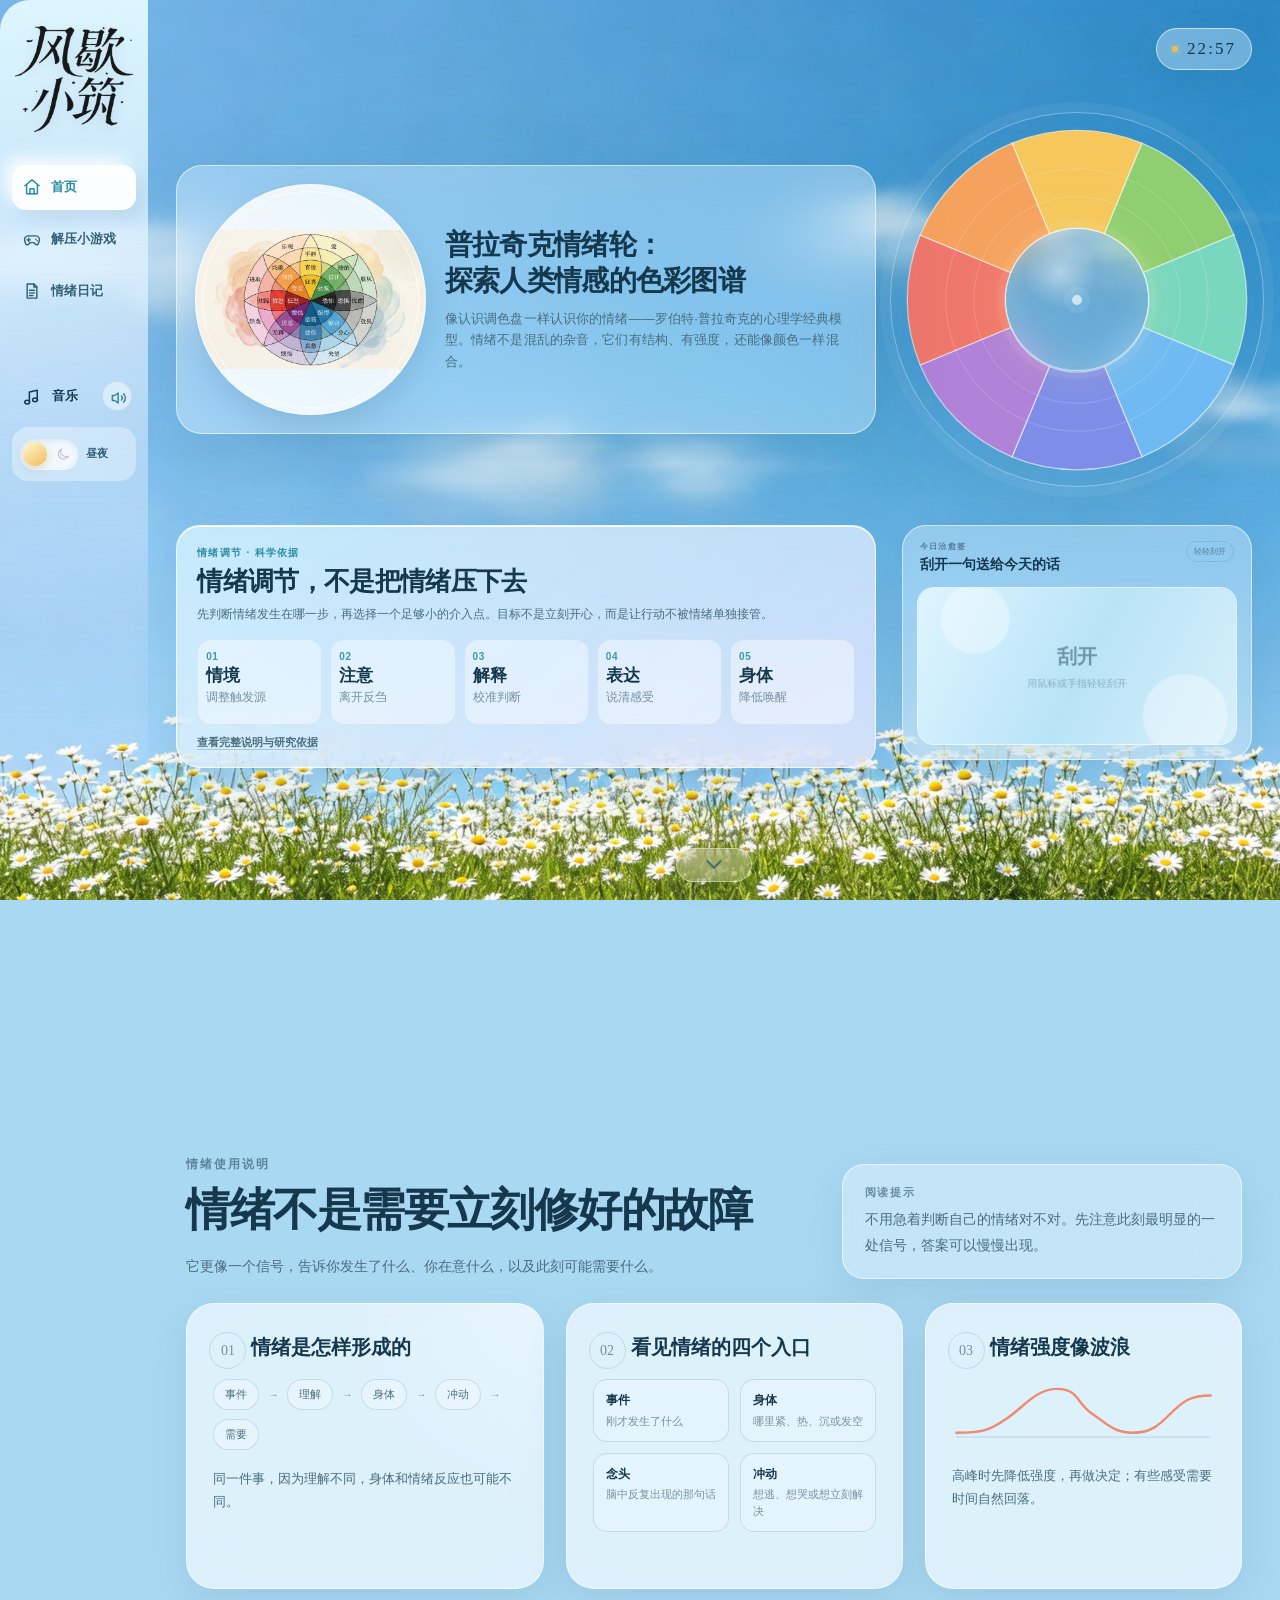
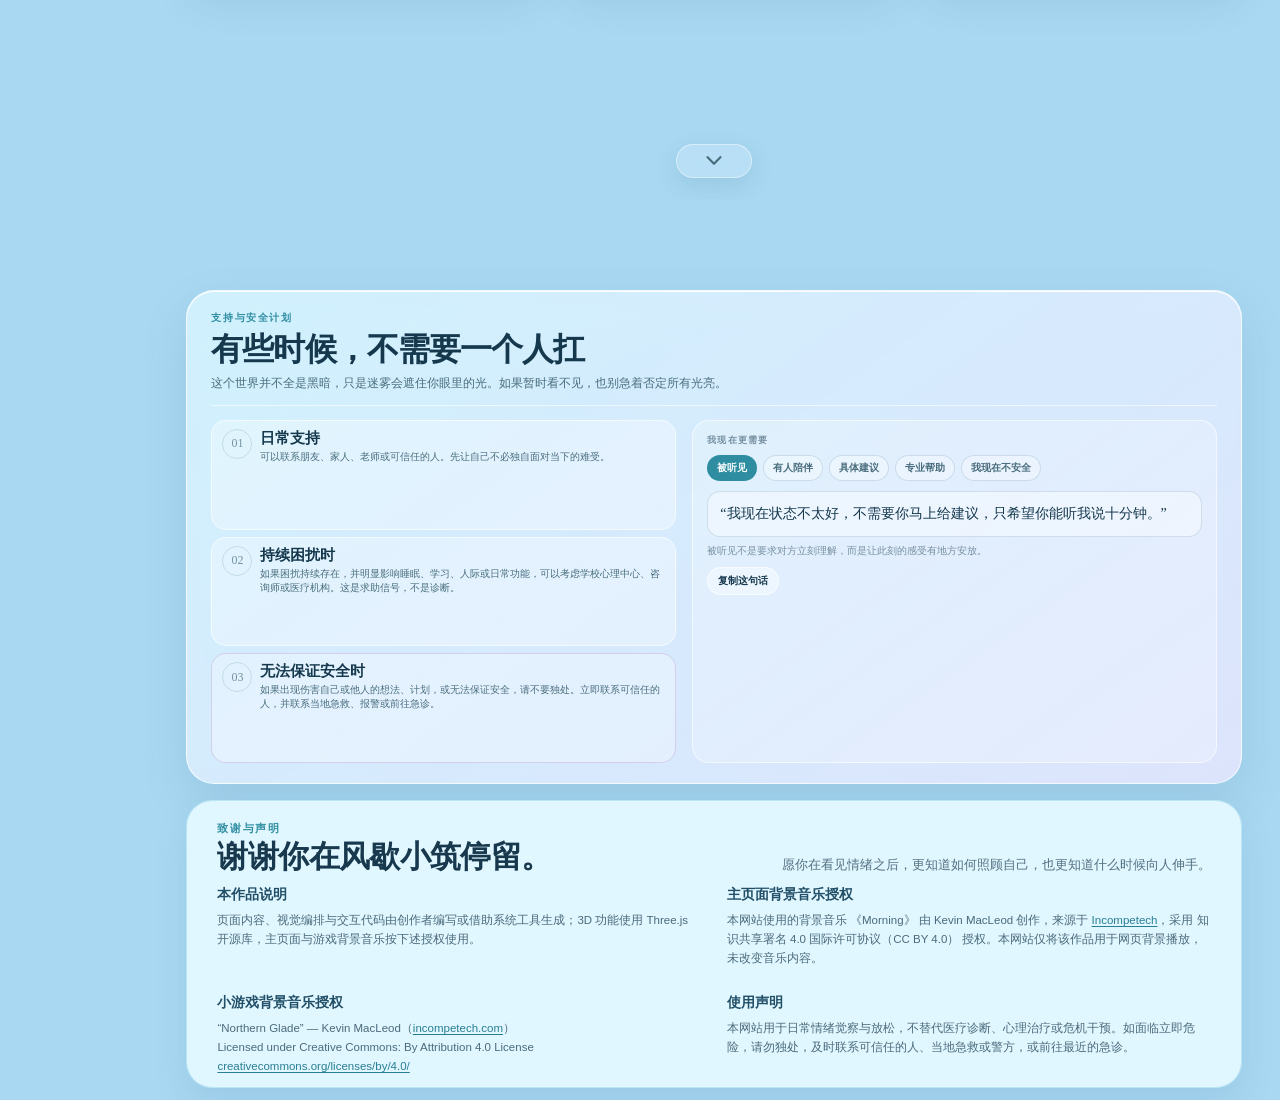
==== commit f0cae774: "Windlull" ====
--- a/index.html
+++ b/index.html
@@ -6,7 +6,8 @@
   <meta name="theme-color" content="#a9d8f2" />
   <meta name="description" content="普拉奇克情绪轮静态网页设计。" />
   <title>风歇小筑</title>
-  <link rel="stylesheet" href="assets/css/style.css?v=20261119-50" />
+  <link rel="stylesheet" href="assets/css/style.css?v=20261120-51" />
+  <link rel="stylesheet" href="assets/css/responsive-type.css?v=20261120-1" />
   <script src="assets/vendor/three.min.js" defer></script>
   <script src="assets/data/healing-quotes.js?v=20261115-1" defer></script>
   <script src="assets/js/background-music.js?v=20261120-13" defer></script>
@@ -16,8 +17,8 @@
   <script>
     (() => {
       const url = new URL(window.location.href);
-      if (url.searchParams.get('v') !== '20261120-48') {
-        url.searchParams.set('v', '20261120-48');
+      if (url.searchParams.get('v') !== '20261120-51') {
+        url.searchParams.set('v', '20261120-51');
         window.location.replace(url.href);
       }
     })();
@@ -267,12 +268,12 @@
         <span>首页</span>
       </button>
 
-      <a class="sidebar-nav-item" href="game.html?v=20261120-48" aria-label="打开解压小游戏">
+      <a class="sidebar-nav-item" href="game.html?v=20261120-51" aria-label="打开解压小游戏">
         <svg viewBox="0 0 24 24" aria-hidden="true"><path d="M7.5 8.2h9a4.5 4.5 0 0 1 4.3 5.8l-1 3.3a2.2 2.2 0 0 1-3.7 1l-2-2H9.9l-2 2a2.2 2.2 0 0 1-3.7-1l-1-3.3a4.5 4.5 0 0 1 4.3-5.8Z" /><path d="M8 11v4M6 13h4M16.5 12.2h.1M18.2 14h.1" /></svg>
         <span>解压小游戏</span>
       </a>
 
-      <a class="sidebar-nav-item" href="chat.html?v=20261120-48" aria-label="打开情绪日记">
+      <a class="sidebar-nav-item" href="chat.html?v=20261120-51" aria-label="打开情绪日记">
         <svg viewBox="0 0 24 24" aria-hidden="true"><path d="M6.2 3.5h8.2l3.4 3.4v13.6H6.2z" /><path d="M14.2 3.6v3.6h3.6M9 11h6M9 14.2h6M9 17.4h4" /></svg>
         <span>情绪日记</span>
       </a>
--- a/assets/css/style.css
+++ b/assets/css/style.css
@@ -287,7 +287,7 @@
   background: var(--glass);
   color: var(--ink);
   font-family: var(--font-serif);
-  font-size: 17px;
+  font-size: 1.0625rem;
   font-variant-numeric: tabular-nums;
   letter-spacing: 0.12em;
   box-shadow: var(--shadow-soft);
@@ -476,7 +476,7 @@
   border-radius: 9px;
   background: var(--glass-strong);
   color: var(--ink);
-  font-size: 11px;
+  font-size: 0.6875rem;
   letter-spacing: 0.04em;
   opacity: 0;
   pointer-events: none;
@@ -704,17 +704,17 @@
 .emotion-copy h2 {
   margin: 0;
   font-family: var(--font-serif);
-  font-size: clamp(23px, 2.08vw, 30px);
+  font-size: clamp(1.4375rem, 2.08vw, 1.875rem);
   font-weight: 600;
   line-height: 1.28;
   letter-spacing: -0.025em;
 }
-@media (min-width: 1200px) { .emotion-copy h2 { font-size: 30px; } }
+@media (min-width: 1200px) { .emotion-copy h2 { font-size: 1.875rem; } }
 .emotion-copy h2 span { display: block; }
 .emotion-description {
   margin: 11px 0 0;
   color: var(--ink-soft);
-  font-size: 14px;
+  font-size: 0.875rem;
   line-height: 1.68;
   letter-spacing: 0.01em;
 }
@@ -758,7 +758,7 @@
   border-radius: 50%;
   background: transparent;
   color: var(--ink-soft);
-  font-size: 20px;
+  font-size: 1.25rem;
   line-height: 1;
 }
 .agent-close:hover { background: var(--glass-deep); }
@@ -791,11 +791,11 @@
   background: #71c78d;
 }
 .agent-copy { min-width: 0; }
-.agent-copy > p { margin: 0 0 5px; color: var(--ink-faint); font-size: 9px; font-weight: 600; letter-spacing: 0.1em; }
-.agent-copy h2 { margin: 0 0 8px; font-family: var(--font-serif); font-size: 21px; font-weight: 600; }
-.agent-copy > span { display: block; color: var(--ink-soft); font-size: 12px; line-height: 1.65; }
-.agent-copy a { display: inline-flex; align-items: center; gap: 6px; margin-top: 12px; color: var(--ink); font-size: 11px; font-weight: 700; text-decoration: none; }
-.agent-copy a b { font-size: 14px; transition: transform 0.25s var(--ease-out); }
+.agent-copy > p { margin: 0 0 5px; color: var(--ink-faint); font-size: 0.5625rem; font-weight: 600; letter-spacing: 0.1em; }
+.agent-copy h2 { margin: 0 0 8px; font-family: var(--font-serif); font-size: 1.3125rem; font-weight: 600; }
+.agent-copy > span { display: block; color: var(--ink-soft); font-size: 0.75rem; line-height: 1.65; }
+.agent-copy a { display: inline-flex; align-items: center; gap: 6px; margin-top: 12px; color: var(--ink); font-size: 0.6875rem; font-weight: 700; text-decoration: none; }
+.agent-copy a b { font-size: 0.875rem; transition: transform 0.25s var(--ease-out); }
 .agent-copy a:hover b { transform: translate(2px, -2px); }
 
 /* ---------- Toast ---------- */
@@ -810,7 +810,7 @@
   border-radius: 999px;
   background: var(--glass-strong);
   color: var(--ink);
-  font-size: 12px;
+  font-size: 0.75rem;
   letter-spacing: 0.03em;
   text-align: center;
   box-shadow: var(--shadow);
@@ -874,11 +874,11 @@
 .modal-header h2 {
   margin: 0;
   font-family: var(--font-serif);
-  font-size: clamp(27px, 2.25vw, 38px);
+  font-size: clamp(1.6875rem, 2.25vw, 2.375rem);
   font-weight: 600;
   letter-spacing: -0.035em;
 }
-.modal-subtitle { max-width: 640px; margin: 9px 0 0; color: var(--ink-soft); font-size: 13px; line-height: 1.65; }
+.modal-subtitle { max-width: 640px; margin: 9px 0 0; color: var(--ink-soft); font-size: 0.8125rem; line-height: 1.65; }
 .modal-close {
   flex: 0 0 auto;
   width: 42px;
@@ -890,7 +890,7 @@
   border-radius: 50%;
   background: var(--glass-deep);
   color: var(--ink);
-  font-size: 28px;
+  font-size: 1.75rem;
   font-weight: 300;
   line-height: 1;
   transition: transform 0.28s var(--ease-out), background 0.28s;
@@ -916,12 +916,12 @@
   border: 1px solid var(--modal-card-border);
   border-radius: 50%;
   color: var(--ink-soft);
-  font-size: 9px;
+  font-size: 0.5625rem;
   font-weight: 700;
   letter-spacing: 0.06em;
 }
-.section-heading h3 { margin: 0; font-family: var(--font-serif); font-size: 20px; font-weight: 600; letter-spacing: 0.02em; }
-.section-note { margin-left: auto; color: var(--ink-faint); font-size: 10px; letter-spacing: 0.06em; }
+.section-heading h3 { margin: 0; font-family: var(--font-serif); font-size: 1.25rem; font-weight: 600; letter-spacing: 0.02em; }
+.section-note { margin-left: auto; color: var(--ink-faint); font-size: 0.625rem; letter-spacing: 0.06em; }
 .emotion-key { padding: 31px 0 5px; }
 .emotion-key-grid { display: grid; grid-template-columns: repeat(8, minmax(0, 1fr)); gap: 9px; }
 .emotion-key-item {
@@ -933,7 +933,7 @@
   background: var(--modal-card);
 }
 .emotion-key-item::before { content: ""; position: absolute; top: 0; left: 0; right: 0; height: 4px; background: var(--emotion-color); }
-.emotion-key-item strong { display: block; font-family: var(--font-serif); font-size: 16px; font-weight: 600; }
+.emotion-key-item strong { display: block; font-family: var(--font-serif); font-size: 1rem; font-weight: 600; }
 .formula-section { padding-top: 27px; }
 .formula-grid { display: grid; grid-template-columns: repeat(4, minmax(0, 1fr)); gap: 11px; align-items: stretch; }
 .formula-card {
@@ -981,8 +981,8 @@
   transform: translateY(-5px) scale(1.055);
 }
 .formula-card-head { display: flex; align-items: baseline; gap: 8px; }
-.formula-card-head strong { font-family: var(--font-serif); font-size: clamp(19px, 1.45vw, 24px); font-weight: 600; letter-spacing: 0.01em; }
-.formula-card-head .formula-equals { color: var(--ink-soft); font-family: var(--font-serif); font-size: 16px; font-weight: 400; }
+.formula-card-head strong { font-family: var(--font-serif); font-size: clamp(1.1875rem, 1.45vw, 1.5rem); font-weight: 600; letter-spacing: 0.01em; }
+.formula-card-head .formula-equals { color: var(--ink-soft); font-family: var(--font-serif); font-size: 1rem; font-weight: 400; }
 .formula-parts { display: flex; align-items: center; gap: 6px; margin-top: 20px; }
 .formula-part {
   display: inline-flex;
@@ -993,11 +993,11 @@
   border-radius: 999px;
   background: color-mix(in srgb, var(--part-color) 16%, transparent);
   color: var(--ink-soft);
-  font-size: 10px;
+  font-size: 0.625rem;
   white-space: nowrap;
 }
 .formula-part::before { content: ""; width: 5px; height: 5px; flex: 0 0 5px; border-radius: 50%; background: var(--part-color); }
-.formula-plus { color: var(--ink-faint); font-size: 11px; }
+.formula-plus { color: var(--ink-faint); font-size: 0.6875rem; }
 .opposition-section { padding-top: 19px; }
 .opposition-grid { display: grid; grid-template-columns: repeat(2, minmax(0, 1fr)); gap: 11px; }
 .opposition-card {
@@ -1013,8 +1013,8 @@
 .opposition-side { display: flex; align-items: center; gap: 8px; min-width: 0; }
 .opposition-side:last-child { justify-content: flex-end; }
 .opposition-side i { width: 9px; height: 9px; flex: 0 0 9px; border-radius: 50%; background: var(--emotion-color); box-shadow: 0 0 0 5px color-mix(in srgb, var(--emotion-color) 15%, transparent); }
-.opposition-side strong { font-family: var(--font-serif); font-size: 16px; font-weight: 600; white-space: nowrap; }
-.opposition-mark { color: var(--ink-faint); font-size: 9px; font-weight: 700; letter-spacing: 0.12em; }
+.opposition-side strong { font-family: var(--font-serif); font-size: 1rem; font-weight: 600; white-space: nowrap; }
+.opposition-mark { color: var(--ink-faint); font-size: 0.5625rem; font-weight: 700; letter-spacing: 0.12em; }
 .modal-quote {
   margin: 30px 0 0;
   padding: 24px;
@@ -1023,11 +1023,11 @@
   background: var(--modal-card);
   color: var(--ink);
   font-family: var(--font-serif);
-  font-size: clamp(16px, 1.4vw, 20px);
+  font-size: clamp(1rem, 1.4vw, 1.25rem);
   line-height: 1.65;
   text-align: center;
 }
-.modal-quote cite { display: block; margin-top: 8px; color: var(--ink-faint); font-family: var(--font-sans); font-size: 9px; font-style: normal; font-weight: 600; letter-spacing: 0.1em; }
+.modal-quote cite { display: block; margin-top: 8px; color: var(--ink-faint); font-family: var(--font-sans); font-size: 0.5625rem; font-style: normal; font-weight: 600; letter-spacing: 0.1em; }
 
 /* ---------- Responsive ---------- */
 @media (max-width: 1180px) {
@@ -1036,8 +1036,8 @@
     gap: 15px;
     padding: 13px 16px 13px 13px;
   }
-  .emotion-copy h2 { font-size: clamp(20px, 2.1vw, 25px); }
-  .emotion-description { font-size: 12px; }
+  .emotion-copy h2 { font-size: clamp(1.25rem, 2.1vw, 1.5625rem); }
+  .emotion-description { font-size: 0.75rem; }
   .formula-grid { grid-template-columns: repeat(3, minmax(0, 1fr)); }
 }
 @media (max-width: 900px) {
@@ -1051,7 +1051,7 @@
   .page-frame i:nth-child(4) { bottom: 12px; left: 12px; }
   .topbar { top: 19px; left: 20px; right: 20px; }
   .brand-art-slot { width: 150px; height: 56px; }
-  .time-display { padding: 8px 12px; font-size: 14px; }
+  .time-display { padding: 8px 12px; font-size: 0.875rem; }
   .flora { width: min(760px, 92vw); }
   .night-flora { width: min(700px, 88vw); }
   .moon { top: 13%; right: 12%; width: 56px; height: 56px; box-shadow: inset -14px -8px 0 0 #171538, 0 0 24px rgba(247,239,201,.2); }
@@ -1093,12 +1093,12 @@
     padding: 12px;
     border-radius: 23px;
   }
-  .emotion-copy h2 { font-size: clamp(16px, 4.3vw, 20px); line-height: 1.27; }
+  .emotion-copy h2 { font-size: clamp(1rem, 4.3vw, 1.25rem); line-height: 1.27; }
   .emotion-description {
     display: -webkit-box;
     margin-top: 6px;
     overflow: hidden;
-    font-size: 11px;
+    font-size: 0.6875rem;
     line-height: 1.52;
     -webkit-box-orient: vertical;
     -webkit-line-clamp: 3;
@@ -1118,8 +1118,8 @@
   .toast { bottom: calc(max(12px, env(safe-area-inset-bottom)) + 204px); }
   .modal-panel { width: 92vw; height: 88dvh; border-radius: 24px; }
   .modal-header { padding: 22px 22px 17px; }
-  .modal-close { width: 37px; height: 37px; font-size: 24px; }
-  .modal-subtitle { font-size: 12px; }
+  .modal-close { width: 37px; height: 37px; font-size: 1.5rem; }
+  .modal-subtitle { font-size: 0.75rem; }
   .modal-scroll { padding: 0 22px 26px; }
   .emotion-key-grid { grid-template-columns: repeat(4, minmax(0, 1fr)); }
   .formula-grid { grid-template-columns: repeat(2, minmax(0, 1fr)); }
@@ -1128,7 +1128,7 @@
 }
 @media (max-width: 560px) {
   .brand-art-slot { width: 112px; height: 46px; }
-  .time-display { padding: 7px 10px; font-size: 12px; }
+  .time-display { padding: 7px 10px; font-size: 0.75rem; }
   .cloud { opacity: 0.72; }
   .flora { width: 100vw; opacity: 0.9; }
   .night-flora { width: 100vw; }
@@ -1141,18 +1141,18 @@
   .theme-track { width: 49px; }
   body.night-mode .theme-knob { transform: translateX(21px); }
   .emotion-feature { grid-template-columns: 76px minmax(0, 1fr); gap: 10px; padding: 10px; }
-  .emotion-copy h2 { font-size: 16px; }
-  .emotion-description { font-size: 10px; line-height: 1.48; -webkit-line-clamp: 3; }
+  .emotion-copy h2 { font-size: 1rem; }
+  .emotion-description { font-size: 0.625rem; line-height: 1.48; -webkit-line-clamp: 3; }
   .emotion-key-grid { grid-template-columns: repeat(2, minmax(0, 1fr)); }
   .formula-grid { grid-template-columns: 1fr; }
   .formula-card { min-height: 112px; }
   .opposition-grid { grid-template-columns: 1fr; }
   .section-heading { gap: 11px; }
   .section-index { width: 31px; height: 31px; flex-basis: 31px; }
-  .section-heading h3 { font-size: 18px; }
-  .modal-header h2 { font-size: 25px; }
+  .section-heading h3 { font-size: 1.125rem; }
+  .modal-header h2 { font-size: 1.5625rem; }
   .modal-subtitle { line-height: 1.55; }
-  .modal-quote { padding: 18px; font-size: 15px; }
+  .modal-quote { padding: 18px; font-size: 0.9375rem; }
 }
 @media (max-width: 380px) {
   .brand-art-slot { width: 78px; }
@@ -1179,7 +1179,7 @@
 }
 @media (max-height: 680px) and (min-width: 901px) {
   .mood-wheel-stage { width: min(30vw, 340px); }
-  .emotion-description { font-size: 12px; }
+  .emotion-description { font-size: 0.75rem; }
 }
 @media (prefers-reduced-motion: reduce) {
   *, *::before, *::after {
@@ -1284,7 +1284,7 @@
   background: rgba(255, 255, 255, 0.72);
   color: #17384d;
   font-family: var(--font-serif);
-  font-size: 16px;
+  font-size: 1rem;
   font-weight: 600;
   letter-spacing: 0.08em;
   text-align: center;
@@ -1428,14 +1428,14 @@
 .guide-kicker {
   margin: 0 0 10px;
   color: var(--ink-faint);
-  font-size: 9px;
+  font-size: 0.5625rem;
   font-weight: 700;
   letter-spacing: 0.2em;
 }
 .guide-heading h2 {
   margin: 0;
   font-family: var(--font-serif);
-  font-size: clamp(30px, 3.35vw, 48px);
+  font-size: clamp(1.875rem, 3.35vw, 3rem);
   font-weight: 600;
   line-height: 1.2;
   letter-spacing: -0.035em;
@@ -1444,7 +1444,7 @@
   max-width: 680px;
   margin: 15px 0 0;
   color: var(--ink-soft);
-  font-size: clamp(12px, 1.08vw, 15px);
+  font-size: clamp(0.75rem, 1.08vw, 0.9375rem);
   line-height: 1.85;
 }
 .guide-reading-note {
@@ -1461,14 +1461,14 @@
   display: block;
   margin-bottom: 7px;
   color: var(--ink-faint);
-  font-size: 10px;
+  font-size: 0.625rem;
   font-weight: 700;
   letter-spacing: 0.16em;
 }
 .guide-reading-note p {
   margin: 0;
   color: var(--ink-soft);
-  font-size: 13px;
+  font-size: 0.8125rem;
   line-height: 1.75;
 }
 .guide-grid {
@@ -1505,20 +1505,20 @@
   border-radius: 50%;
   color: var(--ink-faint);
   font-family: var(--font-serif);
-  font-size: 9px;
+  font-size: 0.5625rem;
 }
 .guide-card-copy { position: relative; z-index: 1; }
 .guide-card h3 {
   margin: 0 0 15px;
   font-family: var(--font-serif);
-  font-size: clamp(16px, 1.25vw, 20px);
+  font-size: clamp(1rem, 1.25vw, 1.25rem);
   font-weight: 600;
   line-height: 1.35;
 }
 .guide-card p {
   margin: 14px 0 0;
   color: var(--ink-soft);
-  font-size: 11px;
+  font-size: 0.6875rem;
   line-height: 1.72;
 }
 .guide-flow {
@@ -1533,10 +1533,10 @@
   border-radius: 999px;
   background: rgba(255, 255, 255, 0.26);
   color: var(--ink-soft);
-  font-size: 10px;
+  font-size: 0.625rem;
   white-space: nowrap;
 }
-.guide-flow i { color: var(--ink-faint); font-size: 9px; font-style: normal; }
+.guide-flow i { color: var(--ink-faint); font-size: 0.5625rem; font-style: normal; }
 .guide-entry-list {
   display: grid;
   grid-template-columns: repeat(2, minmax(0, 1fr));
@@ -1551,10 +1551,10 @@
   border-radius: 12px;
   background: rgba(255, 255, 255, 0.22);
   color: var(--ink-faint);
-  font-size: 9px;
+  font-size: 0.5625rem;
   line-height: 1.45;
 }
-.guide-entry-list b { color: var(--ink); font-size: 10px; font-weight: 700; }
+.guide-entry-list b { color: var(--ink); font-size: 0.625rem; font-weight: 700; }
 .guide-wave {
   width: 100%;
   height: 58px;
@@ -1584,9 +1584,9 @@
   .emotion-guide { gap: 13px; }
   .guide-top { display: block; }
   .guide-reading-note { display: none; }
-  .guide-kicker { margin-bottom: 7px; font-size: 8px; }
-  .guide-heading h2 { font-size: clamp(23px, 7vw, 30px); line-height: 1.22; }
-  .guide-intro { margin-top: 8px; font-size: 10px; line-height: 1.58; }
+  .guide-kicker { margin-bottom: 7px; font-size: 0.5rem; }
+  .guide-heading h2 { font-size: clamp(1.4375rem, 7vw, 1.875rem); line-height: 1.22; }
+  .guide-intro { margin-top: 8px; font-size: 0.625rem; line-height: 1.58; }
   .guide-grid { grid-template-columns: 1fr; gap: 8px; }
   .guide-card,
   .guide-card--formation {
@@ -1594,15 +1594,15 @@
     padding: 12px 12px 12px 43px;
     border-radius: 16px;
   }
-  .guide-index { top: 14px; left: 12px; width: 22px; height: 22px; font-size: 8px; }
-  .guide-card h3 { margin-bottom: 8px; font-size: 14px; }
-  .guide-card p { margin-top: 7px; font-size: 9px; line-height: 1.5; }
+  .guide-index { top: 14px; left: 12px; width: 22px; height: 22px; font-size: 0.5rem; }
+  .guide-card h3 { margin-bottom: 8px; font-size: 0.875rem; }
+  .guide-card p { margin-top: 7px; font-size: 0.5625rem; line-height: 1.5; }
   .guide-flow { gap: 4px; }
-  .guide-flow span { padding: 4px 6px; font-size: 8px; }
-  .guide-flow i { font-size: 7px; }
+  .guide-flow span { padding: 4px 6px; font-size: 0.5rem; }
+  .guide-flow i { font-size: 0.4375rem; }
   .guide-entry-list { grid-template-columns: repeat(2, minmax(0, 1fr)); gap: 4px; }
-  .guide-entry-list span { padding: 5px 7px; font-size: 8px; }
-  .guide-entry-list b { font-size: 8px; }
+  .guide-entry-list span { padding: 5px 7px; font-size: 0.5rem; }
+  .guide-entry-list b { font-size: 0.5rem; }
   .guide-wave { height: 35px; }
 }
 
@@ -1633,14 +1633,14 @@
 .scratch-heading p {
   margin: 0 0 3px;
   color: var(--ink-faint);
-  font-size: 8px;
+  font-size: 0.5rem;
   font-weight: 700;
   letter-spacing: 0.16em;
 }
 .scratch-heading h2 {
   margin: 0;
   font-family: var(--font-serif);
-  font-size: 14px;
+  font-size: 0.875rem;
   font-weight: 600;
   line-height: 1.4;
 }
@@ -1650,7 +1650,7 @@
   border: 1px solid var(--stroke-dark);
   border-radius: 999px;
   color: var(--ink-faint);
-  font-size: 8px;
+  font-size: 0.5rem;
   white-space: nowrap;
 }
 .scratch-surface {
@@ -1676,7 +1676,7 @@
   place-items: center;
   color: var(--ink);
   font-family: var(--font-serif);
-  font-size: clamp(16px, 1.25vw, 19px);
+  font-size: clamp(1rem, 1.25vw, 1.1875rem);
   line-height: 1.62;
   letter-spacing: 0.01em;
   text-align: center;
@@ -1703,17 +1703,17 @@
     border-radius: 20px;
     transform: translateX(-50%);
   }
-  .scratch-heading h2 { font-size: 13px; }
+  .scratch-heading h2 { font-size: 0.8125rem; }
   .scratch-surface { height: 122px; margin-top: 8px; border-radius: 14px; }
-  .scratch-quote { padding: 12px 16px; font-size: 14px; line-height: 1.55; }
+  .scratch-quote { padding: 12px 16px; font-size: 0.875rem; line-height: 1.55; }
 }
 @media (max-width: 900px) and (max-height: 760px) {
   .daily-scratch { top: calc(29% + min(39vw, 152px) + 7px); padding: 10px 12px; }
-  .scratch-heading p { margin-bottom: 2px; font-size: 7px; }
-  .scratch-heading h2 { font-size: 12px; }
-  .scratch-heading > span { padding: 3px 6px; font-size: 7px; }
+  .scratch-heading p { margin-bottom: 2px; font-size: 0.4375rem; }
+  .scratch-heading h2 { font-size: 0.75rem; }
+  .scratch-heading > span { padding: 3px 6px; font-size: 0.4375rem; }
   .scratch-surface { height: 98px; }
-  .scratch-quote { padding: 9px 12px; font-size: 12px; line-height: 1.46; }
+  .scratch-quote { padding: 9px 12px; font-size: 0.75rem; line-height: 1.46; }
 }
 
 
@@ -1757,15 +1757,15 @@
 
   .scratch-heading p {
     margin-bottom: 2px;
-    font-size: 7px;
+    font-size: 0.4375rem;
   }
   .scratch-heading h2 {
-    font-size: 12px;
+    font-size: 0.75rem;
     line-height: 1.35;
   }
   .scratch-heading > span {
     padding: 3px 6px;
-    font-size: 7px;
+    font-size: 0.4375rem;
   }
   .scratch-surface {
     height: clamp(82px, 12svh, 104px);
@@ -1774,7 +1774,7 @@
   }
   .scratch-quote {
     padding: 9px 12px;
-    font-size: 12px;
+    font-size: 0.75rem;
     line-height: 1.48;
   }
 
@@ -1791,12 +1791,12 @@
     border-radius: 19px;
   }
   .emotion-copy h2 {
-    font-size: 14px;
+    font-size: 0.875rem;
     line-height: 1.25;
   }
   .emotion-description {
     margin-top: 4px;
-    font-size: 9px;
+    font-size: 0.5625rem;
     line-height: 1.42;
     -webkit-line-clamp: 2;
   }
@@ -1822,7 +1822,7 @@
     display: none;
   }
   .scratch-heading h2 {
-    font-size: 11px;
+    font-size: 0.6875rem;
   }
   .scratch-surface {
     height: 78px;
@@ -1830,7 +1830,7 @@
   }
   .scratch-quote {
     padding: 7px 10px;
-    font-size: 11px;
+    font-size: 0.6875rem;
     line-height: 1.42;
   }
   .emotion-feature {
@@ -1841,12 +1841,12 @@
     border-radius: 17px;
   }
   .emotion-copy h2 {
-    font-size: 13px;
+    font-size: 0.8125rem;
   }
   .emotion-description {
     display: -webkit-box;
     margin-top: 3px;
-    font-size: 8.5px;
+    font-size: 0.53125rem;
     line-height: 1.35;
     -webkit-line-clamp: 1;
   }
@@ -1930,13 +1930,13 @@
   gap: 10px;
   margin-bottom: 7px;
   color: var(--ink-soft);
-  font-size: 9px;
+  font-size: 0.5625rem;
   font-weight: 700;
   letter-spacing: 0.04em;
 }
 .music-volume-heading output {
   color: var(--ink);
-  font-size: 9px;
+  font-size: 0.5625rem;
   font-variant-numeric: tabular-nums;
 }
 .music-volume-range {
@@ -2285,13 +2285,13 @@
 .saying-panel-heading span {
   color: var(--ink);
   font-family: var(--font-serif);
-  font-size: 14px;
+  font-size: 0.875rem;
   font-weight: 600;
 }
 .saying-panel-heading small {
   max-width: 150px;
   color: var(--ink-faint);
-  font-size: 8px;
+  font-size: 0.5rem;
   line-height: 1.45;
   text-align: right;
 }
@@ -2306,7 +2306,7 @@
   border-radius: 12px;
   background: rgba(255, 255, 255, 0.38);
   color: var(--ink-soft);
-  font-size: 10px;
+  font-size: 0.625rem;
   line-height: 1.55;
 }
 body.night-mode .saying-panel {
@@ -2503,12 +2503,12 @@
 .main-step-heading span {
   color: var(--ink);
   font-family: var(--font-serif);
-  font-size: 15px;
+  font-size: 0.9375rem;
   font-weight: 600;
 }
 .main-step-heading small {
   color: var(--ink-faint);
-  font-size: 8px;
+  font-size: 0.5rem;
 }
 .main-step-pills {
   display: grid;
@@ -2523,13 +2523,13 @@
   border-radius: 12px;
   background: rgba(255, 255, 255, 0.38);
   color: var(--ink-soft);
-  font-size: 9px;
+  font-size: 0.5625rem;
   line-height: 1.4;
 }
 .main-step-pills b {
   min-width: 32px;
   color: var(--ink);
-  font-size: 10px;
+  font-size: 0.625rem;
 }
 body.night-mode .main-step-card {
   border-color: rgba(231, 221, 255, 0.24);
@@ -2608,7 +2608,7 @@
 }
 .sidebar-brand-text {
   color: #fff;
-  font-size: 21px;
+  font-size: 1.3125rem;
   font-weight: 700;
   letter-spacing: 0.04em;
   white-space: nowrap;
@@ -2631,7 +2631,7 @@
   border-radius: 15px;
   background: transparent;
   color: #fff;
-  font: 600 14px/1.3 "HarmonyOS Sans SC", "PingFang SC", "Microsoft YaHei", sans-serif;
+  font: 600 0.875rem/1.3 "HarmonyOS Sans SC", "PingFang SC", "Microsoft YaHei", sans-serif;
   text-align: left;
   text-decoration: none;
   cursor: pointer;
@@ -2732,7 +2732,7 @@
   border-radius: 15px;
   background: rgba(255, 255, 255, 0.1);
   color: #fff;
-  font: 600 14px/1.3 "HarmonyOS Sans SC", "PingFang SC", "Microsoft YaHei", sans-serif;
+  font: 600 0.875rem/1.3 "HarmonyOS Sans SC", "PingFang SC", "Microsoft YaHei", sans-serif;
   cursor: pointer;
   transition: background 0.24s, transform 0.24s;
 }
@@ -2785,7 +2785,7 @@
     justify-content: center;
     gap: 3px;
     border-radius: 14px;
-    font-size: 9px;
+    font-size: 0.5625rem;
     text-align: center;
   }
   .sidebar-nav-item:hover { transform: translateY(-1px); }
@@ -2801,7 +2801,7 @@
     border: 0;
     border-radius: 14px;
     background: rgba(255, 255, 255, 0.1);
-    font-size: 9px;
+    font-size: 0.5625rem;
   }
   .sidebar-exit svg { width: 19px; height: 19px; }
   .sidebar-theme-icon { width: 19px; height: 19px; flex-basis: 19px; }
@@ -2818,7 +2818,7 @@
     flex-direction: column;
     justify-content: center;
     gap: 3px;
-    font-size: 9px;
+    font-size: 0.5625rem;
     text-align: center;
   }
   .sidebar-music-label { white-space: normal; line-height: 1.15; }
@@ -2893,7 +2893,7 @@
 .sidebar-brand-icon svg { width: 20px; height: 20px; }
 .sidebar-brand-text {
   color: #245469;
-  font-size: 17px;
+  font-size: 1.0625rem;
   font-weight: 700;
   letter-spacing: 0.02em;
 }
@@ -2907,7 +2907,7 @@
   gap: 9px;
   border-radius: 14px;
   color: #315f73;
-  font-size: 12.5px;
+  font-size: 0.78125rem;
   font-weight: 600;
   box-shadow: none;
 }
@@ -2930,7 +2930,7 @@
   min-height: 45px;
   padding: 4px 4px 4px 9px;
 }
-.sidebar-music-main { gap: 9px; font-size: 12.5px; }
+.sidebar-music-main { gap: 9px; font-size: 0.78125rem; }
 .sidebar-music-label { white-space: normal; line-height: 1.15; }
 .sidebar-music-item .music-volume-trigger {
   border-color: rgba(74, 128, 157, 0.14);
@@ -2945,7 +2945,7 @@
   border-radius: 14px;
   background: rgba(255, 255, 255, 0.34);
   color: #35677a;
-  font-size: 12.5px;
+  font-size: 0.78125rem;
 }
 .sidebar-exit:hover { background: rgba(255, 255, 255, 0.58); }
 body.night-mode .app-sidebar {
@@ -3007,7 +3007,7 @@
 .app-view-header p {
   margin: 0 0 4px;
   color: #4c8094;
-  font-size: 8px;
+  font-size: 0.5rem;
   font-weight: 700;
   letter-spacing: 0.16em;
 }
@@ -3015,7 +3015,7 @@
   margin: 0;
   color: #245469;
   font-family: var(--font-serif);
-  font-size: clamp(24px, 2.1vw, 34px);
+  font-size: clamp(1.5rem, 2.1vw, 2.125rem);
   font-weight: 600;
 }
 .app-view-body { flex: 1 1 auto; min-height: 0; padding-top: 14px; }
@@ -3055,13 +3055,13 @@
   place-items: center;
   border-radius: 28px;
   color: #2a97aa;
-  font-size: 42px;
+  font-size: 2.625rem;
   background: rgba(255, 255, 255, 0.56);
   box-shadow: inset 0 1px rgba(255, 255, 255, 0.9), 7px 7px 18px rgba(77, 124, 154, 0.12);
 }
-.music-hub-copy small { color: #5b8999; font-size: 10px; font-weight: 700; letter-spacing: 0.1em; }
-.music-hub-copy h3 { margin: 7px 0 9px; color: #245469; font: 600 clamp(22px, 2vw, 30px)/1.3 var(--font-serif); }
-.music-hub-copy p { max-width: 620px; margin: 0; color: #577887; font-size: 13px; line-height: 1.8; }
+.music-hub-copy small { color: #5b8999; font-size: 0.625rem; font-weight: 700; letter-spacing: 0.1em; }
+.music-hub-copy h3 { margin: 7px 0 9px; color: #245469; font: 600 clamp(1.375rem, 2vw, 1.875rem)/1.3 var(--font-serif); }
+.music-hub-copy p { max-width: 620px; margin: 0; color: #577887; font-size: 0.8125rem; line-height: 1.8; }
 .music-hub-controls {
   padding: 18px 20px;
   display: flex;
@@ -3078,20 +3078,20 @@
   border-radius: 14px;
   color: #fff;
   background: linear-gradient(135deg, #45c8c5, #4c9ed7);
-  font-size: 12px;
+  font-size: 0.75rem;
   font-weight: 700;
   cursor: pointer;
   box-shadow: 0 7px 16px rgba(47, 143, 166, 0.2);
 }
-.music-hub-volume-label { color: #52798a; font-size: 11px; }
+.music-hub-volume-label { color: #52798a; font-size: 0.6875rem; }
 .music-hub-volume { flex: 1 1 auto; min-width: 100px; accent-color: #46aeb8; }
-.music-hub-volume-output { width: 38px; color: #315f73; font-size: 11px; text-align: right; }
+.music-hub-volume-output { width: 38px; color: #315f73; font-size: 0.6875rem; text-align: right; }
 .music-hub-note {
   padding: 14px 18px;
   border-radius: 16px;
   color: #5c7d8b;
   background: rgba(255, 255, 255, 0.36);
-  font-size: 11px;
+  font-size: 0.6875rem;
   line-height: 1.6;
 }
 body.night-mode .app-view-panel {
@@ -3151,13 +3151,13 @@
     justify-content: center;
     gap: 3px;
     border-radius: 14px;
-    font-size: 8px;
+    font-size: 0.5rem;
     text-align: center;
   }
   .sidebar-nav-item svg { width: 19px; height: 19px; }
   .sidebar-theme-icon { width: 19px; height: 19px; flex-basis: 19px; }
   .sidebar-music-item { min-height: 54px; padding: 3px 1px; flex-direction: column; }
-  .sidebar-music-main { min-height: auto; flex-direction: column; justify-content: center; gap: 3px; font-size: 8px; text-align: center; }
+  .sidebar-music-main { min-height: auto; flex-direction: column; justify-content: center; gap: 3px; font-size: 0.5rem; text-align: center; }
   .sidebar-music-label { white-space: normal; line-height: 1.1; }
   .sidebar-music-item .music-volume-trigger { top: 1px; right: 1px; width: 18px; height: 18px; padding: 3px; }
   .sidebar-music-item .music-volume-panel {
@@ -3177,7 +3177,7 @@
     flex-direction: column;
     justify-content: center;
     gap: 2px;
-    font-size: 8px;
+    font-size: 0.5rem;
   }
   .sidebar-exit svg { width: 18px; height: 18px; }
   .page-shell,
@@ -3185,13 +3185,13 @@
   .topbar { left: calc(var(--app-sidebar-width) + 12px); right: 12px; }
   .app-view-panel { top: 7px; right: 7px; bottom: 7px; left: calc(var(--app-sidebar-width) + 7px); padding: 11px; border-radius: 21px; }
   .app-view-header { padding-bottom: 10px; }
-  .app-view-header h2 { font-size: 20px; }
+  .app-view-header h2 { font-size: 1.25rem; }
   .app-view-body { padding-top: 9px; }
   .music-hub-panel { padding: 8px; gap: 10px; }
   .music-hub-card { padding: 18px; gap: 13px; border-radius: 20px; }
-  .music-hub-art { width: 58px; height: 58px; flex-basis: 58px; border-radius: 18px; font-size: 28px; }
-  .music-hub-copy h3 { font-size: 18px; }
-  .music-hub-copy p { font-size: 10px; line-height: 1.55; }
+  .music-hub-art { width: 58px; height: 58px; flex-basis: 58px; border-radius: 18px; font-size: 1.75rem; }
+  .music-hub-copy h3 { font-size: 1.125rem; }
+  .music-hub-copy p { font-size: 0.625rem; line-height: 1.55; }
   .music-hub-controls { padding: 12px; flex-wrap: wrap; }
   .music-hub-toggle { width: 100%; }
 }
@@ -3204,9 +3204,9 @@
   align-content: center;
   gap: 22px;
 }
-.theme-hub-copy span { color: #578696; font-size: 10px; font-weight: 700; letter-spacing: 0.12em; }
-.theme-hub-copy h3 { margin: 8px 0 9px; color: #245469; font: 600 clamp(24px, 2.2vw, 34px)/1.3 var(--font-serif); }
-.theme-hub-copy p { margin: 0; color: #5e7e8c; font-size: 13px; line-height: 1.8; }
+.theme-hub-copy span { color: #578696; font-size: 0.625rem; font-weight: 700; letter-spacing: 0.12em; }
+.theme-hub-copy h3 { margin: 8px 0 9px; color: #245469; font: 600 clamp(1.5rem, 2.2vw, 2.125rem)/1.3 var(--font-serif); }
+.theme-hub-copy p { margin: 0; color: #5e7e8c; font-size: 0.8125rem; line-height: 1.8; }
 .theme-hub-options { display: grid; grid-template-columns: repeat(2, minmax(0, 1fr)); gap: 16px; }
 .theme-hub-option {
   min-height: 170px;
@@ -3230,9 +3230,9 @@
 }
 .theme-hub-option:hover { transform: translateY(-3px); }
 .theme-hub-option.is-active { border-color: rgba(58, 155, 176, 0.42); box-shadow: inset 0 0 0 2px rgba(67, 176, 190, 0.16), 12px 12px 28px rgba(70, 119, 150, 0.1), -10px -10px 24px rgba(255, 255, 255, 0.8); }
-.theme-hub-option > span { font-size: 38px; line-height: 1; }
-.theme-hub-option b { font-family: var(--font-serif); font-size: 22px; font-weight: 600; }
-.theme-hub-option small { color: #6b8895; font-size: 11px; }
+.theme-hub-option > span { font-size: 2.375rem; line-height: 1; }
+.theme-hub-option b { font-family: var(--font-serif); font-size: 1.375rem; font-weight: 600; }
+.theme-hub-option small { color: #6b8895; font-size: 0.6875rem; }
 body.night-mode .theme-hub-copy h3 { color: #f3eeff; }
 body.night-mode .theme-hub-copy span,
 body.night-mode .theme-hub-copy p,
@@ -3247,8 +3247,8 @@
   .theme-hub-panel { padding: 10px; gap: 14px; }
   .theme-hub-options { grid-template-columns: 1fr; gap: 10px; }
   .theme-hub-option { min-height: 115px; padding: 16px; border-radius: 19px; }
-  .theme-hub-option > span { font-size: 28px; }
-  .theme-hub-option b { font-size: 18px; }
+  .theme-hub-option > span { font-size: 1.75rem; }
+  .theme-hub-option b { font-size: 1.125rem; }
 }
 
 
@@ -3265,7 +3265,7 @@
   border-radius: 16px;
   background: rgba(255, 255, 255, 0.34);
   color: #315f73;
-  font: 600 11px/1.2 "HarmonyOS Sans SC", "PingFang SC", "Microsoft YaHei", sans-serif;
+  font: 600 0.6875rem/1.2 "HarmonyOS Sans SC", "PingFang SC", "Microsoft YaHei", sans-serif;
   text-align: left;
   cursor: pointer;
   transition: background 0.25s, transform 0.25s, box-shadow 0.25s;
@@ -3326,7 +3326,7 @@
     flex-direction: column;
     justify-content: center;
     gap: 3px;
-    font-size: 8px;
+    font-size: 0.5rem;
     text-align: center;
   }
   .sidebar-theme-track { width: 56px; height: 29px; flex-basis: 56px; }
@@ -3659,7 +3659,7 @@
 .regulation-kicker {
   display: block;
   color: #2c8ca3;
-  font-size: 9px;
+  font-size: 0.5625rem;
   font-weight: 700;
   letter-spacing: 0.13em;
 }
@@ -3667,7 +3667,7 @@
   margin: 4px 0 0;
   color: var(--ink);
   font-family: var(--font-serif);
-  font-size: clamp(20px, 1.7vw, 25px);
+  font-size: clamp(1.25rem, 1.7vw, 1.5625rem);
   font-weight: 600;
   letter-spacing: -0.025em;
   line-height: 1.25;
@@ -3676,7 +3676,7 @@
   max-width: 560px;
   margin: 5px 0 0;
   color: var(--ink-soft);
-  font-size: 10.5px;
+  font-size: 0.65625rem;
   line-height: 1.55;
 }
 .regulation-entry-grid {
@@ -3710,21 +3710,21 @@
 }
 .regulation-entry span {
   color: #3c99a9;
-  font-size: 8px;
+  font-size: 0.5rem;
   font-weight: 700;
   letter-spacing: 0.06em;
 }
 .regulation-entry b {
   color: var(--ink);
   font-family: var(--font-serif);
-  font-size: 14px;
+  font-size: 0.875rem;
   font-weight: 600;
 }
 .regulation-entry small {
   max-width: 100%;
   overflow: hidden;
   color: var(--ink-faint);
-  font-size: 8.5px;
+  font-size: 0.53125rem;
   line-height: 1.35;
   text-overflow: ellipsis;
   white-space: nowrap;
@@ -3735,7 +3735,7 @@
   border: 0;
   background: transparent;
   color: var(--ink-soft);
-  font: 600 9.5px/1.4 var(--font-sans);
+  font: 600 0.59375rem/1.4 var(--font-sans);
   text-decoration: underline;
   text-decoration-color: rgba(49, 143, 164, 0.36);
   text-underline-offset: 3px;
@@ -3762,7 +3762,7 @@
 .regulation-modal-kicker {
   margin: 0 0 7px;
   color: #328fa3;
-  font-size: 9px;
+  font-size: 0.5625rem;
   font-weight: 700;
   letter-spacing: 0.12em;
 }
@@ -3771,7 +3771,7 @@
 .regulation-overview-lead {
   margin: 0;
   color: var(--ink-soft);
-  font-size: 13px;
+  font-size: 0.8125rem;
   line-height: 1.75;
 }
 .regulation-overview-grid {
@@ -3799,9 +3799,9 @@
   transform: translateY(-3px);
   box-shadow: 0 10px 24px rgba(31, 93, 124, 0.12);
 }
-.regulation-overview-card span { color: #3d98a9; font-size: 9px; font-weight: 700; }
-.regulation-overview-card b { font-family: var(--font-serif); font-size: 17px; font-weight: 600; }
-.regulation-overview-card small { color: var(--ink-soft); font-size: 10px; line-height: 1.55; }
+.regulation-overview-card span { color: #3d98a9; font-size: 0.5625rem; font-weight: 700; }
+.regulation-overview-card b { font-family: var(--font-serif); font-size: 1.0625rem; font-weight: 600; }
+.regulation-overview-card small { color: var(--ink-soft); font-size: 0.625rem; line-height: 1.55; }
 .regulation-references {
   margin-top: 20px;
   padding: 17px 18px;
@@ -3810,19 +3810,19 @@
   background: rgba(255, 255, 255, 0.25);
 }
 body.night-mode .regulation-references { background: rgba(255, 255, 255, 0.05); }
-.regulation-references h3 { margin: 0 0 9px; font-family: var(--font-serif); font-size: 18px; font-weight: 600; }
-.regulation-references ul { margin: 0; padding-left: 19px; color: var(--ink-soft); font-size: 11px; line-height: 1.75; }
+.regulation-references h3 { margin: 0 0 9px; font-family: var(--font-serif); font-size: 1.125rem; font-weight: 600; }
+.regulation-references ul { margin: 0; padding-left: 19px; color: var(--ink-soft); font-size: 0.6875rem; line-height: 1.75; }
 .regulation-references li + li { margin-top: 5px; }
 .regulation-disclaimer {
   margin: 13px 0 0;
   color: var(--ink-faint);
-  font-size: 10px;
+  font-size: 0.625rem;
   line-height: 1.6;
 }
 .regulation-detail-summary {
   margin: 0;
   color: var(--ink-soft);
-  font-size: 14px;
+  font-size: 0.875rem;
   line-height: 1.8;
 }
 .regulation-action-list {
@@ -3839,7 +3839,7 @@
   border-radius: 14px;
   background: var(--modal-card);
   color: var(--ink);
-  font-size: 12px;
+  font-size: 0.75rem;
   line-height: 1.65;
 }
 .regulation-action-list li::before {
@@ -3854,7 +3854,7 @@
   border-radius: 50%;
   background: rgba(60, 153, 169, 0.14);
   color: #318b9d;
-  font-size: 8px;
+  font-size: 0.5rem;
   font-weight: 700;
 }
 .regulation-caution {
@@ -3864,13 +3864,13 @@
   border-radius: 4px 13px 13px 4px;
   background: rgba(183, 154, 228, 0.12);
   color: var(--ink-soft);
-  font-size: 11px;
+  font-size: 0.6875rem;
   line-height: 1.7;
 }
 .regulation-source {
   margin: 14px 0 0;
   color: var(--ink-faint);
-  font-size: 10px;
+  font-size: 0.625rem;
   line-height: 1.6;
 }
 .regulation-back {
@@ -3880,14 +3880,14 @@
   border-radius: 999px;
   background: var(--modal-card);
   color: var(--ink-soft);
-  font: 600 10px/1 var(--font-sans);
+  font: 600 0.625rem/1 var(--font-sans);
   cursor: pointer;
 }
 
 @media (max-width: 1100px) and (min-width: 901px) {
-  .regulation-science-head p { font-size: 9.5px; }
+  .regulation-science-head p { font-size: 0.59375rem; }
   .regulation-entry { min-height: 58px; padding: 6px 4px; }
-  .regulation-entry small { font-size: 8px; }
+  .regulation-entry small { font-size: 0.5rem; }
   .regulation-overview-grid { grid-template-columns: repeat(3, minmax(0, 1fr)); }
 }
 
@@ -3910,7 +3910,7 @@
   .regulation-entry-grid { display: none; }
   .regulation-science h2 {
     margin: 0;
-    font-size: 14px;
+    font-size: 0.875rem;
     line-height: 1.35;
   }
   .regulation-more {
@@ -3920,7 +3920,7 @@
     border: 1px solid rgba(70, 126, 158, 0.14);
     border-radius: 999px;
     background: rgba(255, 255, 255, 0.42);
-    font-size: 9px;
+    font-size: 0.5625rem;
     text-decoration: none;
     white-space: nowrap;
   }
@@ -3932,20 +3932,20 @@
 
 @media (max-width: 560px) {
   .regulation-science { padding: 8px 10px; gap: 8px; }
-  .regulation-science h2 { font-size: 12.5px; }
-  .regulation-more { padding: 7px 9px; font-size: 8px; }
+  .regulation-science h2 { font-size: 0.78125rem; }
+  .regulation-more { padding: 7px 9px; font-size: 0.5rem; }
   .regulation-modal-scroll { padding: 18px 16px 24px; }
   .regulation-overview-grid { grid-template-columns: 1fr; }
   .regulation-overview-card { padding: 12px; }
   .regulation-references { padding: 14px; }
-  .regulation-detail-summary { font-size: 13px; }
+  .regulation-detail-summary { font-size: 0.8125rem; }
 }
 
 @media (max-width: 700px) and (max-height: 720px) {
   .page-shell { gap: 5px; }
   .mood-wheel-stage { width: min(56vw, 218px); }
   .regulation-science { padding-block: 7px; }
-  .regulation-science h2 { font-size: 12px; }
+  .regulation-science h2 { font-size: 0.75rem; }
   .regulation-more { padding: 6px 8px; }
 }
 
@@ -3986,12 +3986,12 @@
     transform: none;
   }
   .emotion-copy h2 {
-    font-size: clamp(24px, 2.15vw, 31px);
+    font-size: clamp(1.5rem, 2.15vw, 1.9375rem);
     line-height: 1.28;
   }
   .emotion-description {
     margin-top: 9px;
-    font-size: clamp(12px, 0.95vw, 14px);
+    font-size: clamp(0.75rem, 0.95vw, 0.875rem);
     line-height: 1.65;
     -webkit-line-clamp: unset;
   }
@@ -4017,15 +4017,15 @@
     padding: 20px 20px 17px;
     border-radius: 24px;
   }
-  .regulation-kicker { font-size: 10px; }
+  .regulation-kicker { font-size: 0.625rem; }
   .regulation-science h2 {
     margin-top: 6px;
-    font-size: clamp(24px, 2vw, 30px);
+    font-size: clamp(1.5rem, 2vw, 1.875rem);
   }
   .regulation-science-head p {
     max-width: 620px;
     margin-top: 7px;
-    font-size: 12px;
+    font-size: 0.75rem;
     line-height: 1.65;
   }
   .regulation-entry-grid {
@@ -4037,10 +4037,10 @@
     padding: 10px 7px;
     border-radius: 14px;
   }
-  .regulation-entry span { font-size: 9px; }
-  .regulation-entry b { font-size: 16px; }
-  .regulation-entry small { font-size: 9.5px; }
-  .regulation-more { margin-top: 10px; font-size: 10.5px; }
+  .regulation-entry span { font-size: 0.5625rem; }
+  .regulation-entry b { font-size: 1rem; }
+  .regulation-entry small { font-size: 0.59375rem; }
+  .regulation-more { margin-top: 10px; font-size: 0.65625rem; }
   .daily-scratch {
     position: relative;
     inset: auto;
@@ -4067,11 +4067,11 @@
     gap: 13px;
     padding: 12px 15px;
   }
-  .emotion-copy h2 { font-size: clamp(17px, 2.4vw, 20px); }
-  .emotion-description { font-size: 11px; -webkit-line-clamp: 3; }
+  .emotion-copy h2 { font-size: clamp(1.0625rem, 2.4vw, 1.25rem); }
+  .emotion-description { font-size: 0.6875rem; -webkit-line-clamp: 3; }
   .daily-scratch { width: min(560px, 100%); }
   .regulation-science { width: min(560px, 100%); padding: 10px 12px; }
-  .regulation-science h2 { font-size: 14px; }
+  .regulation-science h2 { font-size: 0.875rem; }
 }
 
 @media (max-width: 700px) {
@@ -4081,17 +4081,17 @@
     gap: 11px;
     padding: 11px 13px;
   }
-  .emotion-copy h2 { font-size: 16px; }
-  .emotion-description { font-size: 10px; -webkit-line-clamp: 3; }
+  .emotion-copy h2 { font-size: 1rem; }
+  .emotion-description { font-size: 0.625rem; -webkit-line-clamp: 3; }
   .regulation-science { width: min(460px, 100%); }
-  .regulation-science h2 { font-size: 13px; }
+  .regulation-science h2 { font-size: 0.8125rem; }
 }
 
 @media (max-width: 700px) and (max-height: 720px) {
   .mood-wheel-stage { width: min(54vw, 190px); }
   .emotion-feature { padding-block: 9px; }
-  .emotion-copy h2 { font-size: 15px; }
-  .emotion-description { font-size: 9px; -webkit-line-clamp: 2; }
+  .emotion-copy h2 { font-size: 0.9375rem; }
+  .emotion-description { font-size: 0.5625rem; -webkit-line-clamp: 2; }
 }
 
 /* 主页面列宽比例：普拉奇克 2/3，转盘 1/3 */
@@ -4103,10 +4103,10 @@
     grid-template-columns: clamp(150px, 18vw, 280px) minmax(0, 1fr);
   }
   .emotion-copy h2 {
-    font-size: clamp(26px, 2.2vw, 34px);
+    font-size: clamp(1.625rem, 2.2vw, 2.125rem);
   }
   .emotion-description {
-    font-size: clamp(13px, 1vw, 15px);
+    font-size: clamp(0.8125rem, 1vw, 0.9375rem);
   }
   .mood-wheel-stage {
     width: min(100%, 30vw, 40vh, 360px);
@@ -4115,12 +4115,12 @@
 
 @media (min-width: 701px) and (max-width: 900px) {
   .mood-wheel-stage { width: min(31vw, 26vh, 230px); }
-  .emotion-copy h2 { font-size: clamp(18px, 2.5vw, 21px); }
+  .emotion-copy h2 { font-size: clamp(1.125rem, 2.5vw, 1.3125rem); }
 }
 
 @media (max-width: 700px) {
   .mood-wheel-stage { width: min(58vw, 225px); }
-  .emotion-copy h2 { font-size: 17px; }
+  .emotion-copy h2 { font-size: 1.0625rem; }
 }
 
 @media (max-width: 700px) and (max-height: 720px) {
@@ -4144,20 +4144,20 @@
   padding: 11px 8px;
 }
 .regulation-entry span {
-  font-size: 10px;
+  font-size: 0.625rem;
 }
 .regulation-entry b {
-  font-size: 17px;
+  font-size: 1.0625rem;
 }
 .regulation-entry small {
-  font-size: 11.5px;
+  font-size: 0.71875rem;
   line-height: 1.45;
   white-space: normal;
   overflow: visible;
   text-overflow: clip;
 }
 .regulation-overview-card small {
-  font-size: 12px;
+  font-size: 0.75rem;
   line-height: 1.6;
 }
 
@@ -4188,14 +4188,14 @@
     grid-template-columns: minmax(0, 1fr) minmax(330px, 400px);
     gap: clamp(26px, 3vw, 48px);
   }
-  .guide-heading h2 { font-size: clamp(34px, 3.5vw, 50px); }
-  .guide-intro { max-width: 760px; font-size: clamp(13px, 1.1vw, 16px); }
+  .guide-heading h2 { font-size: clamp(2.125rem, 3.5vw, 3.125rem); }
+  .guide-intro { max-width: 760px; font-size: clamp(0.8125rem, 1.1vw, 1rem); }
   .guide-reading-note {
     padding: 20px 22px;
     border-radius: 22px;
   }
-  .guide-reading-note span { font-size: 11px; }
-  .guide-reading-note p { font-size: 14px; line-height: 1.8; }
+  .guide-reading-note span { font-size: 0.6875rem; }
+  .guide-reading-note p { font-size: 0.875rem; line-height: 1.8; }
   .guide-grid {
     grid-template-columns: 1.06fr 1fr 0.94fr;
     gap: clamp(16px, 1.7vw, 24px);
@@ -4210,24 +4210,24 @@
     left: 22px;
     width: 34px;
     height: 34px;
-    font-size: 11px;
+    font-size: 0.6875rem;
   }
   .guide-card h3 {
     margin-bottom: 18px;
-    font-size: clamp(20px, 1.5vw, 24px);
-  }
-  .guide-card p { margin-top: 17px; font-size: 13px; line-height: 1.78; }
+    font-size: clamp(1.25rem, 1.5vw, 1.5rem);
+  }
+  .guide-card p { margin-top: 17px; font-size: 0.8125rem; line-height: 1.78; }
   .guide-flow { gap: 9px; }
-  .guide-flow span { padding: 7px 11px; font-size: 11px; }
-  .guide-flow i { font-size: 10px; }
+  .guide-flow span { padding: 7px 11px; font-size: 0.6875rem; }
+  .guide-flow i { font-size: 0.625rem; }
   .guide-entry-list { gap: 11px; }
   .guide-entry-list span {
     padding: 11px 12px;
     border-radius: 14px;
-    font-size: 11px;
+    font-size: 0.6875rem;
     line-height: 1.55;
   }
-  .guide-entry-list b { font-size: 12px; }
+  .guide-entry-list b { font-size: 0.75rem; }
   .guide-wave { height: 68px; }
 }
 
@@ -4244,21 +4244,21 @@
     grid-template-columns: minmax(0, 1fr) minmax(270px, 320px);
     gap: 24px;
   }
-  .guide-heading h2 { font-size: clamp(29px, 4vw, 38px); }
-  .guide-intro { font-size: 12px; }
+  .guide-heading h2 { font-size: clamp(1.8125rem, 4vw, 2.375rem); }
+  .guide-intro { font-size: 0.75rem; }
   .guide-reading-note { padding: 18px 20px; border-radius: 21px; }
-  .guide-reading-note p { font-size: 13px; }
+  .guide-reading-note p { font-size: 0.8125rem; }
   .guide-grid { grid-template-columns: repeat(2, minmax(0, 1fr)); gap: 14px; }
   .guide-card,
   .guide-card--formation { min-height: 220px; }
   .guide-card--formation { grid-column: 1 / -1; min-height: 194px; }
   .guide-card { padding: 25px 22px 22px 57px; border-radius: 23px; }
-  .guide-index { top: 23px; left: 18px; width: 31px; height: 31px; font-size: 10px; }
-  .guide-card h3 { font-size: 19px; margin-bottom: 14px; }
-  .guide-card p { font-size: 12px; line-height: 1.68; }
-  .guide-flow span { padding: 6px 9px; font-size: 10px; }
-  .guide-entry-list span { padding: 9px 10px; font-size: 10px; }
-  .guide-entry-list b { font-size: 11px; }
+  .guide-index { top: 23px; left: 18px; width: 31px; height: 31px; font-size: 0.625rem; }
+  .guide-card h3 { font-size: 1.1875rem; margin-bottom: 14px; }
+  .guide-card p { font-size: 0.75rem; line-height: 1.68; }
+  .guide-flow span { padding: 6px 9px; font-size: 0.625rem; }
+  .guide-entry-list span { padding: 9px 10px; font-size: 0.625rem; }
+  .guide-entry-list b { font-size: 0.6875rem; }
   .guide-wave { height: 54px; }
 }
 
@@ -4268,8 +4268,8 @@
     padding: 74px 12px 30px;
   }
   .emotion-guide { gap: 14px; }
-  .guide-heading h2 { font-size: clamp(25px, 7.4vw, 31px); }
-  .guide-intro { font-size: 11px; line-height: 1.65; }
+  .guide-heading h2 { font-size: clamp(1.5625rem, 7.4vw, 1.9375rem); }
+  .guide-intro { font-size: 0.6875rem; line-height: 1.65; }
   .guide-grid { gap: 11px; }
   .guide-card,
   .guide-card--formation {
@@ -4277,15 +4277,15 @@
     padding: 16px 14px 16px 49px;
     border-radius: 18px;
   }
-  .guide-index { top: 17px; left: 13px; width: 26px; height: 26px; font-size: 9px; }
-  .guide-card h3 { margin-bottom: 11px; font-size: 16px; }
-  .guide-card p { margin-top: 10px; font-size: 11px; line-height: 1.62; }
+  .guide-index { top: 17px; left: 13px; width: 26px; height: 26px; font-size: 0.5625rem; }
+  .guide-card h3 { margin-bottom: 11px; font-size: 1rem; }
+  .guide-card p { margin-top: 10px; font-size: 0.6875rem; line-height: 1.62; }
   .guide-flow { gap: 5px; }
-  .guide-flow span { padding: 5px 8px; font-size: 9px; }
-  .guide-flow i { font-size: 8px; }
+  .guide-flow span { padding: 5px 8px; font-size: 0.5625rem; }
+  .guide-flow i { font-size: 0.5rem; }
   .guide-entry-list { gap: 7px; }
-  .guide-entry-list span { padding: 7px 8px; font-size: 10px; line-height: 1.5; }
-  .guide-entry-list b { font-size: 11px; }
+  .guide-entry-list span { padding: 7px 8px; font-size: 0.625rem; line-height: 1.5; }
+  .guide-entry-list b { font-size: 0.6875rem; }
   .guide-wave { height: 44px; }
 }
 
@@ -4293,37 +4293,37 @@
   .home-page-secondary { padding: 66px 10px 18px; }
   .emotion-guide { gap: 10px; }
   .guide-kicker { display: none; }
-  .guide-heading h2 { font-size: 22px; }
-  .guide-intro { margin-top: 5px; font-size: 10px; line-height: 1.45; }
+  .guide-heading h2 { font-size: 1.375rem; }
+  .guide-intro { margin-top: 5px; font-size: 0.625rem; line-height: 1.45; }
   .guide-grid { gap: 8px; }
   .guide-card,
   .guide-card--formation { padding: 12px 12px 12px 44px; border-radius: 16px; }
   .guide-index { top: 13px; left: 11px; width: 23px; height: 23px; }
-  .guide-card h3 { margin-bottom: 8px; font-size: 14px; }
-  .guide-card p { margin-top: 7px; font-size: 10px; line-height: 1.5; }
-  .guide-entry-list span { padding: 5px 7px; font-size: 9px; }
-  .guide-entry-list b { font-size: 10px; }
+  .guide-card h3 { margin-bottom: 8px; font-size: 0.875rem; }
+  .guide-card p { margin-top: 7px; font-size: 0.625rem; line-height: 1.5; }
+  .guide-entry-list span { padding: 5px 7px; font-size: 0.5625rem; }
+  .guide-entry-list b { font-size: 0.625rem; }
   .guide-wave { height: 38px; }
 }
 
 /* 仅保留下滑页“情绪使用说明”的放大字号 */
 .guide-kicker {
   margin-bottom: 11px;
-  font-size: 12px;
+  font-size: 0.75rem;
   letter-spacing: 0.16em;
 }
 @media (min-width: 701px) and (max-width: 980px) {
-  .guide-kicker { font-size: 11px; }
+  .guide-kicker { font-size: 0.6875rem; }
 }
 @media (max-width: 700px) {
   .guide-kicker {
     margin-bottom: 7px;
-    font-size: 10.5px;
+    font-size: 0.65625rem;
     letter-spacing: 0.12em;
   }
 }
 @media (max-width: 700px) and (max-height: 720px) {
-  .guide-kicker { font-size: 10px; }
+  .guide-kicker { font-size: 0.625rem; }
 }
 /* 编号卡正文顶格：正文只保留约两个字的左边距，标题位置不动 */
 @media (min-width: 981px) {
@@ -4396,7 +4396,7 @@
 .support-kicker {
   margin: 0 0 5px;
   color: #2f8da2;
-  font-size: 10px;
+  font-size: 0.625rem;
   font-weight: 700;
   letter-spacing: 0.16em;
 }
@@ -4406,7 +4406,7 @@
   margin: 0;
   color: var(--ink);
   font-family: var(--font-serif);
-  font-size: clamp(25px, 2.5vw, 36px);
+  font-size: clamp(1.5625rem, 2.5vw, 2.25rem);
   font-weight: 600;
   line-height: 1.2;
   letter-spacing: -0.03em;
@@ -4415,7 +4415,7 @@
   max-width: 760px;
   margin: 6px 0 0;
   color: var(--ink-soft);
-  font-size: 12px;
+  font-size: 0.75rem;
   line-height: 1.55;
 }
 .support-local-note {
@@ -4424,7 +4424,7 @@
   border: 1px solid var(--stroke);
   border-radius: 999px;
   color: var(--ink-faint);
-  font-size: 9px;
+  font-size: 0.5625rem;
   white-space: nowrap;
 }
 .support-plan-body {
@@ -4437,7 +4437,7 @@
 .support-label {
   margin: 0 0 8px;
   color: var(--ink-faint);
-  font-size: 9px;
+  font-size: 0.5625rem;
   font-weight: 700;
   letter-spacing: 0.13em;
 }
@@ -4474,19 +4474,19 @@
   border-radius: 50%;
   color: var(--ink-faint);
   font-family: var(--font-serif);
-  font-size: 9px;
+  font-size: 0.5625rem;
 }
 .support-level h3 {
   margin: 0 0 3px;
   color: var(--ink);
   font-family: var(--font-serif);
-  font-size: 16px;
+  font-size: 1rem;
   font-weight: 600;
 }
 .support-level p {
   margin: 0;
   color: var(--ink-soft);
-  font-size: 10.5px;
+  font-size: 0.65625rem;
   line-height: 1.52;
 }
 .support-response-panel {
@@ -4510,7 +4510,7 @@
   border-radius: 999px;
   background: rgba(255, 255, 255, 0.34);
   color: var(--ink-soft);
-  font: 600 10px/1.2 var(--font-sans);
+  font: 600 0.625rem/1.2 var(--font-sans);
   cursor: pointer;
   transition: background 0.2s, color 0.2s, transform 0.2s;
 }
@@ -4535,13 +4535,13 @@
   margin: 0;
   color: var(--ink);
   font-family: var(--font-serif);
-  font-size: 14px;
+  font-size: 0.875rem;
   line-height: 1.55;
 }
 .support-response-note {
   margin: 7px 0 0;
   color: var(--ink-faint);
-  font-size: 9.5px;
+  font-size: 0.59375rem;
   line-height: 1.5;
 }
 .support-copy,
@@ -4553,7 +4553,7 @@
   border-radius: 999px;
   background: rgba(255, 255, 255, 0.42);
   color: var(--ink);
-  font: 600 10px/1.2 var(--font-sans);
+  font: 600 0.625rem/1.2 var(--font-sans);
   cursor: pointer;
 }
 .support-copy:hover,
@@ -4561,7 +4561,7 @@
 .support-card-details { margin-top: 10px; border-top: 1px solid var(--stroke); padding-top: 9px; }
 .support-card-details summary {
   color: var(--ink-soft);
-  font-size: 10.5px;
+  font-size: 0.65625rem;
   font-weight: 600;
   cursor: pointer;
 }
@@ -4572,7 +4572,7 @@
   align-items: center;
   gap: 8px;
   color: var(--ink-faint);
-  font-size: 9.5px;
+  font-size: 0.59375rem;
 }
 .support-card-fields input {
   width: 100%;
@@ -4581,7 +4581,7 @@
   border-radius: 9px;
   background: rgba(255, 255, 255, 0.42);
   color: var(--ink);
-  font: 10px/1.3 var(--font-sans);
+  font: 0.625rem/1.3 var(--font-sans);
   outline: none;
 }
 .support-card-fields input:focus { border-color: #4ba8b8; }
@@ -4594,21 +4594,21 @@
   .support-stage { padding: 68px 20px 12px; }
   .support-plan { padding: 15px 17px; border-radius: 23px; }
   .support-plan-header { gap: 14px; padding-bottom: 9px; }
-  .support-plan-header h2 { font-size: clamp(22px, 3.6vw, 30px); }
-  .support-intro { font-size: 11px; }
+  .support-plan-header h2 { font-size: clamp(1.375rem, 3.6vw, 1.875rem); }
+  .support-intro { font-size: 0.6875rem; }
   .support-plan-body { gap: 12px; }
   .support-level { min-height: 76px; padding: 9px 11px; }
-  .support-level h3 { font-size: 15px; }
-  .support-level p { font-size: 10px; }
+  .support-level h3 { font-size: 0.9375rem; }
+  .support-level p { font-size: 0.625rem; }
 }
 
 @media (max-width: 700px) {
   .support-stage { padding: 58px 12px 10px; }
   .support-plan { padding: 12px 13px; border-radius: 19px; gap: 9px; }
   .support-plan-header { align-items: flex-start; }
-  .support-plan-header h2 { font-size: 20px; }
-  .support-kicker { font-size: 8.5px; }
-  .support-intro { margin-top: 4px; font-size: 10px; line-height: 1.45; }
+  .support-plan-header h2 { font-size: 1.25rem; }
+  .support-kicker { font-size: 0.53125rem; }
+  .support-intro { margin-top: 4px; font-size: 0.625rem; line-height: 1.45; }
   .support-local-note { display: none; }
   .support-plan-body {
     grid-template-columns: 1fr;
@@ -4625,10 +4625,10 @@
 @media (max-width: 700px) and (max-height: 720px) {
   .support-stage { padding: 52px 10px 8px; }
   .support-plan { padding: 10px 11px; gap: 7px; }
-  .support-plan-header h2 { font-size: 18px; }
+  .support-plan-header h2 { font-size: 1.125rem; }
   .support-intro { display: none; }
-  .support-level p { font-size: 9.5px; line-height: 1.45; }
-  .support-message { font-size: 12.5px; }
+  .support-level p { font-size: 0.59375rem; line-height: 1.45; }
+  .support-message { font-size: 0.78125rem; }
 }
 
 .support-response-panel.is-urgent {
@@ -4649,14 +4649,14 @@
   grid-template-columns: 30px minmax(0, 1fr);
   gap: 8px;
 }
-.support-level-index { width: 27px; height: 27px; font-size: 8.5px; }
-.support-level h3 { margin-bottom: 2px; font-size: 14.5px; }
-.support-level p { font-size: 9.8px; line-height: 1.42; }
+.support-level-index { width: 27px; height: 27px; font-size: 0.53125rem; }
+.support-level h3 { margin-bottom: 2px; font-size: 0.90625rem; }
+.support-level p { font-size: 0.6125rem; line-height: 1.42; }
 @media (max-width: 900px) {
   .support-ladder { gap: 6px; }
   .support-level { min-height: 72px; padding: 7px 9px; }
-  .support-level h3 { font-size: 14px; }
-  .support-level p { font-size: 9.5px; }
+  .support-level h3 { font-size: 0.875rem; }
+  .support-level p { font-size: 0.59375rem; }
 }
 @media (max-width: 700px) {
   .support-ladder { overflow: visible; }
@@ -4667,24 +4667,24 @@
 .guide-index {
   width: 37px !important;
   height: 37px !important;
-  font-size: 14px !important;
+  font-size: 0.875rem !important;
 }
 .support-level-index {
   width: 30px !important;
   height: 30px !important;
-  font-size: 12px !important;
+  font-size: 0.75rem !important;
 }
 @media (min-width: 701px) and (max-width: 980px) {
-  .guide-index { width: 34px !important; height: 34px !important; font-size: 13px !important; }
-  .support-level-index { width: 29px !important; height: 29px !important; font-size: 11.5px !important; }
+  .guide-index { width: 34px !important; height: 34px !important; font-size: 0.8125rem !important; }
+  .support-level-index { width: 29px !important; height: 29px !important; font-size: 0.71875rem !important; }
 }
 @media (max-width: 700px) {
-  .guide-index { width: 27px !important; height: 27px !important; font-size: 11.5px !important; }
-  .support-level-index { width: 27px !important; height: 27px !important; font-size: 11px !important; }
+  .guide-index { width: 27px !important; height: 27px !important; font-size: 0.71875rem !important; }
+  .support-level-index { width: 27px !important; height: 27px !important; font-size: 0.6875rem !important; }
 }
 @media (max-width: 700px) and (max-height: 720px) {
-  .guide-index { width: 24px !important; height: 24px !important; font-size: 10.5px !important; }
-  .support-level-index { width: 25px !important; height: 25px !important; font-size: 10.5px !important; }
+  .guide-index { width: 24px !important; height: 24px !important; font-size: 0.65625rem !important; }
+  .support-level-index { width: 25px !important; height: 25px !important; font-size: 0.65625rem !important; }
 }
 
 /* Third page bottom credits: opaque light blue by day, light purple by night */
@@ -4728,7 +4728,7 @@
 .credits-kicker {
   margin: 0 0 3px;
   color: #2f8da2;
-  font-size: 9px;
+  font-size: 0.5625rem;
   font-weight: 700;
   letter-spacing: 0.15em;
 }
@@ -4737,7 +4737,7 @@
 .credits-header h2 {
   margin: 0;
   font-family: var(--font-serif);
-  font-size: clamp(18px, 1.7vw, 24px);
+  font-size: clamp(1.125rem, 1.7vw, 1.5rem);
   font-weight: 600;
   line-height: 1.2;
   letter-spacing: -0.02em;
@@ -4746,7 +4746,7 @@
   max-width: 500px;
   margin: 0;
   color: rgba(23, 56, 77, 0.7);
-  font-size: 10px;
+  font-size: 0.625rem;
   line-height: 1.55;
   text-align: right;
 }
@@ -4763,7 +4763,7 @@
   margin: 0 0 4px;
   color: #224f68;
   font-family: var(--font-sans);
-  font-size: 10.5px;
+  font-size: 0.65625rem;
   font-weight: 700;
 }
 body.night-mode .credits-grid h3,
@@ -4771,7 +4771,7 @@
 .credits-grid p {
   margin: 0;
   color: rgba(23, 56, 77, 0.74);
-  font-size: 9px;
+  font-size: 0.5625rem;
   line-height: 1.55;
 }
 body.night-mode .credits-grid p,
@@ -4787,7 +4787,7 @@
   gap: 16px;
   border-top: 1px solid rgba(49, 120, 146, 0.18);
   color: rgba(23, 56, 77, 0.6);
-  font-size: 8.5px;
+  font-size: 0.53125rem;
 }
 body.night-mode .credits-bottom,
 html.night-mode .credits-bottom {
@@ -4797,57 +4797,57 @@
 @media (max-width: 900px) {
   .site-credits { padding: 0 20px 10px; }
   .credits-panel { padding: 13px 17px; border-radius: 22px; }
-  .credits-header h2 { font-size: 18px; }
-  .credits-closing { font-size: 9px; }
-  .credits-grid p { font-size: 8.5px; }
+  .credits-header h2 { font-size: 1.125rem; }
+  .credits-closing { font-size: 0.5625rem; }
+  .credits-grid p { font-size: 0.53125rem; }
 }
 @media (max-width: 700px) {
   .site-credits { padding: 0 12px 8px; }
   .credits-panel { padding: 10px 11px; border-radius: 18px; gap: 6px; }
-  .credits-header h2 { font-size: 16px; }
-  .credits-kicker { font-size: 8px; }
+  .credits-header h2 { font-size: 1rem; }
+  .credits-kicker { font-size: 0.5rem; }
   .credits-closing { display: none; }
   .credits-grid { grid-template-columns: 1fr 1fr; gap: 7px 10px; }
   .credits-grid section:last-child { grid-column: 1 / -1; }
-  .credits-grid h3 { font-size: 9.5px; }
-  .credits-grid p { font-size: 8.5px; line-height: 1.45; }
-  .credits-bottom { padding-top: 5px; font-size: 7.5px; }
+  .credits-grid h3 { font-size: 0.59375rem; }
+  .credits-grid p { font-size: 0.53125rem; line-height: 1.45; }
+  .credits-bottom { padding-top: 5px; font-size: 0.46875rem; }
 }
 @media (max-width: 700px) and (max-height: 720px) {
   .site-credits { padding: 0 10px 6px; }
   .credits-panel { padding: 8px 10px; gap: 5px; }
-  .credits-header h2 { font-size: 14px; }
+  .credits-header h2 { font-size: 0.875rem; }
   .credits-grid { gap: 5px 8px; }
-  .credits-grid h3 { font-size: 9px; }
-  .credits-grid p { font-size: 8px; line-height: 1.4; }
+  .credits-grid h3 { font-size: 0.5625rem; }
+  .credits-grid p { font-size: 0.5rem; line-height: 1.4; }
 }
 
 /* 放大片尾标题与正文 */
-.credits-kicker { font-size: 11px; }
-.credits-header h2 { font-size: clamp(28px, 2.4vw, 36px); }
-.credits-closing { font-size: 12.5px; line-height: 1.65; }
-.credits-grid h3 { margin-bottom: 7px; font-size: 13.5px; }
-.credits-grid p { font-size: 11.5px; line-height: 1.65; }
-.credits-bottom { font-size: 10px; }
+.credits-kicker { font-size: 0.6875rem; }
+.credits-header h2 { font-size: clamp(1.75rem, 2.4vw, 2.25rem); }
+.credits-closing { font-size: 0.78125rem; line-height: 1.65; }
+.credits-grid h3 { margin-bottom: 7px; font-size: 0.84375rem; }
+.credits-grid p { font-size: 0.71875rem; line-height: 1.65; }
+.credits-bottom { font-size: 0.625rem; }
 @media (max-width: 900px) {
-  .credits-kicker { font-size: 10px; }
-  .credits-header h2 { font-size: 26px; }
-  .credits-closing { font-size: 11px; }
-  .credits-grid h3 { font-size: 12.5px; }
-  .credits-grid p { font-size: 10.5px; }
-  .credits-bottom { font-size: 9px; }
+  .credits-kicker { font-size: 0.625rem; }
+  .credits-header h2 { font-size: 1.625rem; }
+  .credits-closing { font-size: 0.6875rem; }
+  .credits-grid h3 { font-size: 0.78125rem; }
+  .credits-grid p { font-size: 0.65625rem; }
+  .credits-bottom { font-size: 0.5625rem; }
 }
 @media (max-width: 700px) {
-  .credits-kicker { font-size: 9px; }
-  .credits-header h2 { font-size: 20px; }
-  .credits-grid h3 { font-size: 11px; }
-  .credits-grid p { font-size: 10px; line-height: 1.55; }
-  .credits-bottom { font-size: 8.5px; }
+  .credits-kicker { font-size: 0.5625rem; }
+  .credits-header h2 { font-size: 1.25rem; }
+  .credits-grid h3 { font-size: 0.6875rem; }
+  .credits-grid p { font-size: 0.625rem; line-height: 1.55; }
+  .credits-bottom { font-size: 0.53125rem; }
 }
 @media (max-width: 700px) and (max-height: 720px) {
-  .credits-header h2 { font-size: 18px; }
-  .credits-grid h3 { font-size: 10.5px; }
-  .credits-grid p { font-size: 9.5px; line-height: 1.5; }
+  .credits-header h2 { font-size: 1.125rem; }
+  .credits-grid h3 { font-size: 0.65625rem; }
+  .credits-grid p { font-size: 0.59375rem; line-height: 1.5; }
 }
 
 /* 第二页底部下滑按钮 */
@@ -4906,7 +4906,7 @@
 
 /* 情绪混合公式卡说明文字放大 */
 #emotionModal .section-note {
-  font-size: 12px;
+  font-size: 0.75rem;
   line-height: 1.45;
   letter-spacing: 0.04em;
   color: var(--ink-soft);
@@ -4928,8 +4928,8 @@
   }
   .credits-grid { grid-template-columns: 1fr; gap: 10px; }
   .credits-grid section:last-child { grid-column: auto; }
-  .credits-grid p { font-size: 11px; line-height: 1.65; overflow-wrap: anywhere; }
-  .credits-grid h3 { font-size: 12px; }
+  .credits-grid p { font-size: 0.6875rem; line-height: 1.65; overflow-wrap: anywhere; }
+  .credits-grid h3 { font-size: 0.75rem; }
   .credits-bottom { flex-wrap: wrap; row-gap: 4px; }
 }
 @media (max-width: 560px) {
@@ -4938,12 +4938,12 @@
   .sidebar-brand { padding: 2px 0 8px !important; }
   .sidebar-brand-logo { width: min(100%, 48px) !important; max-height: 46px; }
   .sidebar-menu { margin-top: 10px !important; gap: 4px; }
-  .sidebar-nav-item { min-height: 50px; padding: 4px 1px; gap: 3px; font-size: 8.5px; line-height: 1.12; }
+  .sidebar-nav-item { min-height: 50px; padding: 4px 1px; gap: 3px; font-size: 0.53125rem; line-height: 1.12; }
   .sidebar-nav-item svg { width: 18px; height: 18px; flex-basis: 18px; }
   .sidebar-music-item { min-height: 54px; margin-top: 18px !important; padding: 3px 1px; }
-  .sidebar-music-main { gap: 3px; font-size: 8.5px; }
+  .sidebar-music-main { gap: 3px; font-size: 0.53125rem; }
   .sidebar-music-item .music-volume-trigger { width: 17px; height: 17px; padding: 3px; }
-  .sidebar-theme-switch { min-height: 44px; padding: 5px 2px; gap: 3px; font-size: 8.5px; }
+  .sidebar-theme-switch { min-height: 44px; padding: 5px 2px; gap: 3px; font-size: 0.53125rem; }
   .sidebar-theme-track { width: 50px; height: 27px; flex-basis: 50px; }
   .sidebar-theme-knob { width: 21px; height: 21px; }
   body.night-mode .sidebar-theme-knob,
@@ -5027,8 +5027,8 @@
     gap: 8px;
   }
   .credits-grid section:last-child { grid-column: auto; }
-  .credits-grid p { font-size: 10.5px; line-height: 1.55; overflow-wrap: anywhere; }
-  .credits-grid h3 { font-size: 11.5px; }
+  .credits-grid p { font-size: 0.65625rem; line-height: 1.55; overflow-wrap: anywhere; }
+  .credits-grid h3 { font-size: 0.71875rem; }
   .credits-bottom { flex-wrap: wrap; row-gap: 4px; }
 }
 
--- a/assets/css/responsive-type.css
+++ b/assets/css/responsive-type.css
@@ -0,0 +1,9 @@
+/* Responsive type scale: keeps normal desktop sizing and enlarges text on large displays. */
+html {
+  font-size: clamp(16px, calc(8px + 0.6vw), 24px);
+  -webkit-text-size-adjust: 100%;
+  text-size-adjust: 100%;
+}
+@media (max-width: 900px) {
+  html { font-size: 16px; }
+}
